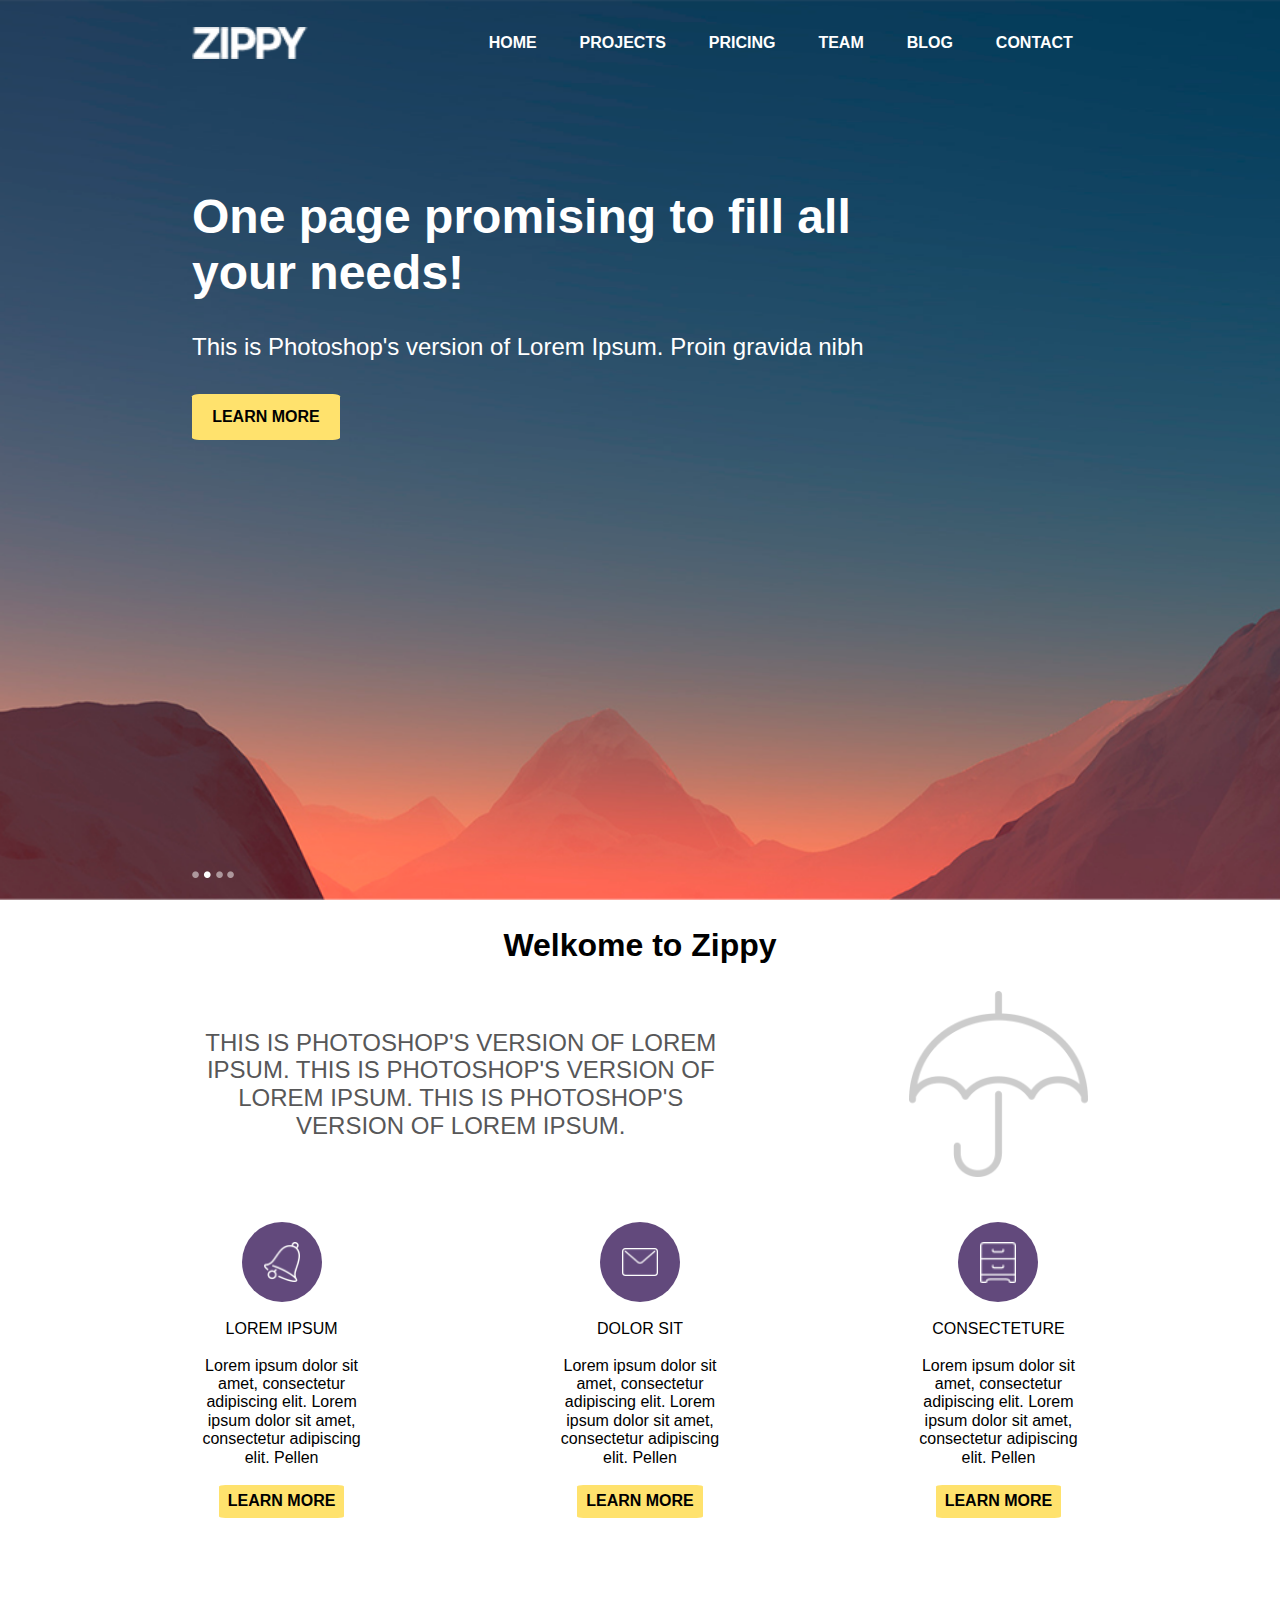
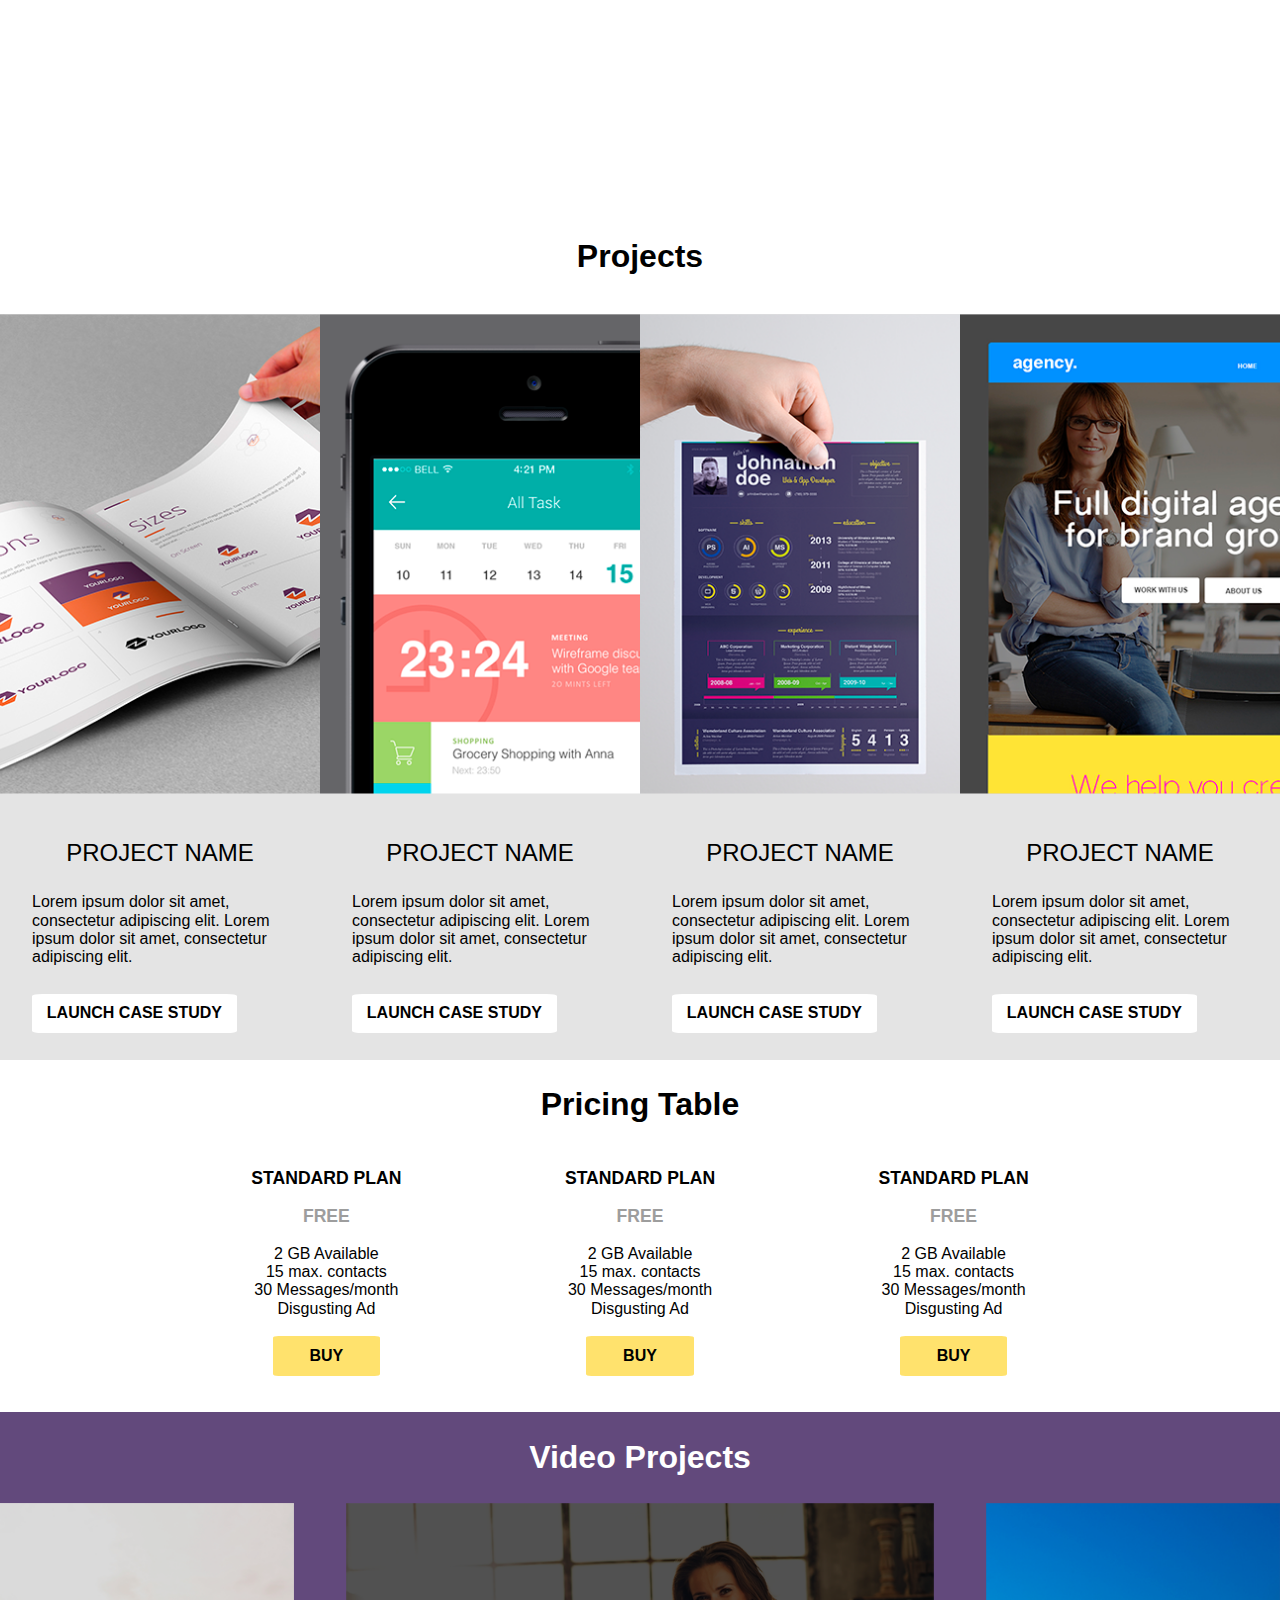
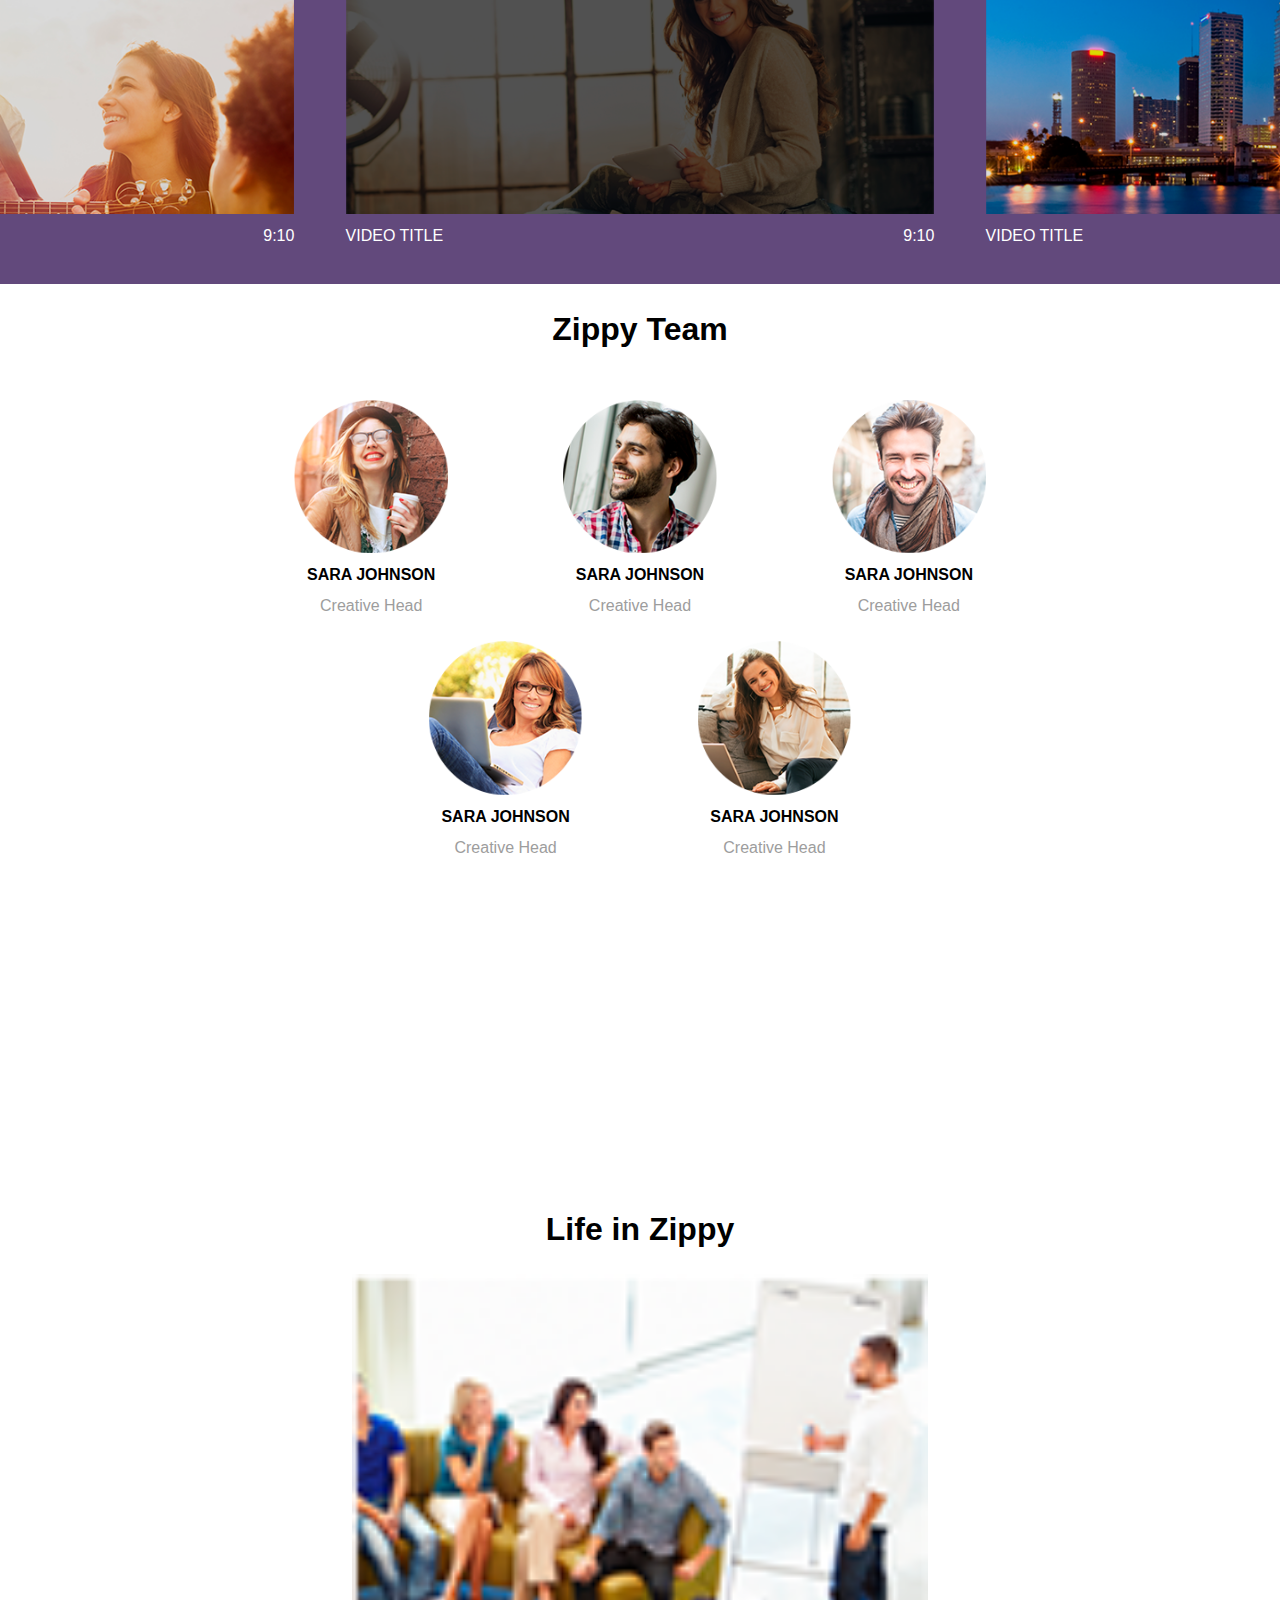
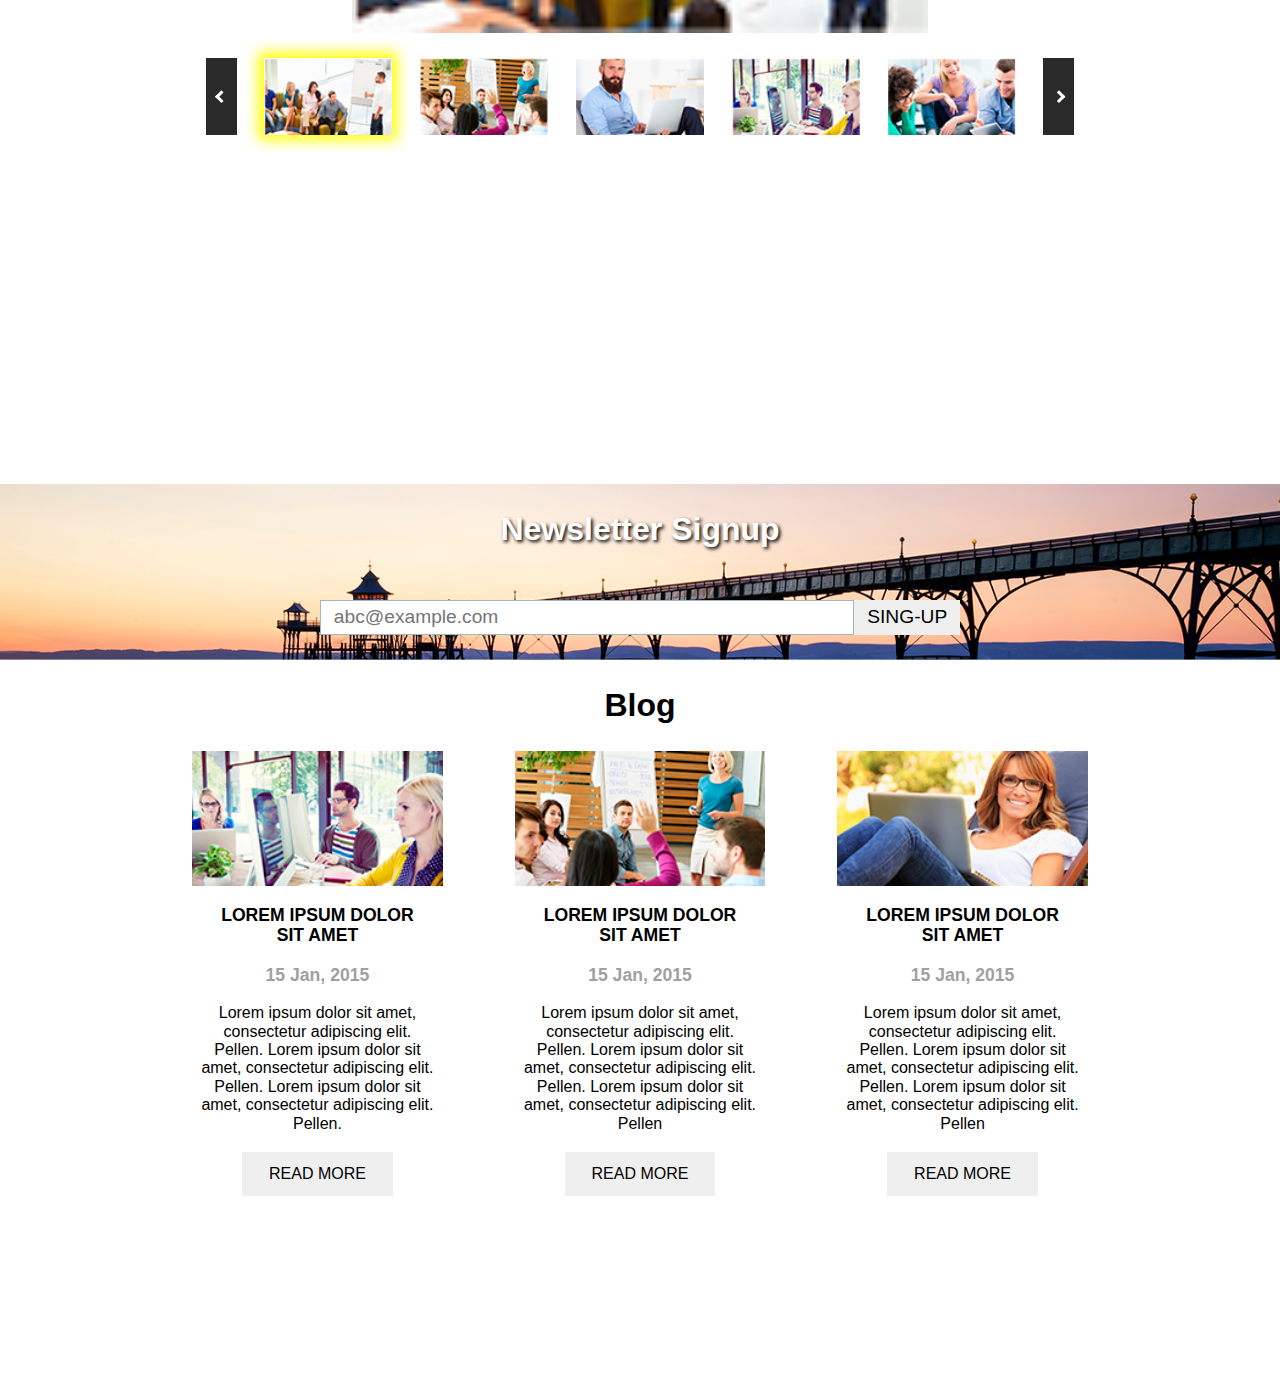
==== site/index.html @ f3def02b "Update index.html" ====
<!DOCTYPE html>
<html>
	<head>
		<link rel="stylesheet" type="text/css" href="normalize.css">
		<link rel="stylesheet" type="text/css" href="style.css">
		<title></title>
		<meta charset="UTF-8">
 		<meta name="viewport" content="width=device-width, initial-scale=1">
	</head>

	<body>
		<header>
			<div class="container">
				<div class="LogoAndNav">
					<img src="./img/zippy.png">
					<nav>
						<div class="nav"><a href="#">Home</a></div>
						<div class="nav"><a href="#">Projects</a></div>
						<div class="nav"><a href="#">PRICING</a></div>
						<div class="nav"><a href="#">team</a></div>
						<div class="nav"><a href="#">Blog</a></div>
						<div class="nav"><a href="#">Contact</a></div>
					</nav>
				</div>
				<div class="contentHeadline">
					<div class="headline">
						<h1>One page promising to  fill all your needs!</h1>
					</div>
					<div class="content">
						This is Photoshop's version  of Lorem Ipsum. Proin gravida nibh
					</div>
					<div class="buttons">
						<input type="button" name="LearnMore" class="LearnMore button" value="Learn More">
					</div>
				</div>
				<div class="points">
					<a href="#"><img src="./img/Circle 1.png"></a>
					<a href="#"><img src="./img/Circle 2.png"></a>
					<a href="#"><img src="./img/Circle 1.png"></a>
					<a href="#"><img src="./img/Circle 1.png"></a>
				</div>
			</div>
		</header>

		<div class="general">
			<div class="container">
				<h2>Welkome to Zippy</h2>
				<div class="Welkome">
					<div class="aboutUmbrella">
						<div class="about"><h3>This is Photoshop's version  of Lorem Ipsum. This is Photoshop's version  of Lorem Ipsum. This is Photoshop's version  of Lorem Ipsum.</h3></div>
						<img class="umbrella" src="./img/Umbrella Icon.png"></img>
					</div>
					<div class="fields">
						<div class="field-1 field">
							<div class="center">
								<img class="bell" src="./img/Bell Icon.png"></img>
							</div>
							<div class="fieldHeadline">LOREM IPSUM</div>
							<div>Lorem ipsum dolor sit amet, consectetur adipiscing elit. Lorem ipsum dolor sit amet, consectetur adipiscing elit. Pellen</div>
							<input type="button" name="learnAbout" value="Learn More" class="button extraStyle">
						</div>

						<div class="field-2 field">
							<div class="center">
								<img class="envelope" src="./img/Envelop Icon.png"></img>
							</div>
							<div class="fieldHeadline">dolor sit</div>
							<div>Lorem ipsum dolor sit amet, consectetur adipiscing elit. Lorem ipsum dolor sit amet, consectetur adipiscing elit. Pellen</div>
							<input type="button" name="learnAbout" value="Learn More" class="button extraStyle">
						</div>

						<div class="field-3 field">
							<div class="center">
								<img class="drawer" src="./img/Drawer Icon.png"></img>
							</div>
							<div class="fieldHeadline">consecteture</div>
							<div>Lorem ipsum dolor sit amet, consectetur adipiscing elit. Lorem ipsum dolor sit amet, consectetur adipiscing elit. Pellen</div>
							<input type="button" name="learnAbout" value="Learn More" class="button extraStyle">
						</div>
					</div>
				</div>
			</div>
		</div>

		<div class="general moreThanContainer">
			<div class="projects">
				<h2>Projects</h2>
				<div class="projectTables">
					<div class="project-1 project">
						<div class="img img-1"></div>
						<div class="contentProject">
							<h3>project name</h3>
							<p>Lorem ipsum dolor sit amet, consectetur adipiscing elit. Lorem ipsum dolor sit amet, consectetur adipiscing elit.</p>
							<input type="button" name="launchCaseStudy" value="launch Case Study" class="button extraStyle">
						</div>
					</div>
					<div class="project-2 project">
						<div class="img img-2"></div>
						<div class="contentProject">
							<h3>project name</h3>
							<p>Lorem ipsum dolor sit amet, consectetur adipiscing elit. Lorem ipsum dolor sit amet, consectetur adipiscing elit.</p>
							<input type="button" name="launchCaseStudy" value="launch Case Study" class="button extraStyle">							
						</div>
					</div>
					<div class="project-3 project">
						<div class="img img-3"></div>
						<div class="contentProject">
							<h3>project name</h3>
							<p>Lorem ipsum dolor sit amet, consectetur adipiscing elit. Lorem ipsum dolor sit amet, consectetur adipiscing elit.</p>
							<input type="button" name="launchCaseStudy" value="launch Case Study" class="button extraStyle">							
						</div>
					</div>
					<div class="project-4 project">
						<div class="img img-4"></div>
						<div class="contentProject">
							<h3>project name</h3>
							<p>Lorem ipsum dolor sit amet, consectetur adipiscing elit. Lorem ipsum dolor sit amet, consectetur adipiscing elit.</p>
							<input type="button" name="launchCaseStudy" value="launch Case Study" class="button extraStyle">							
						</div>
					</div>				
				</div>
			</div>
			<div class="pricing">
				<div class="container fixMargin">
					<h2>Pricing Table</h2>
					<div class="pricingTables">
						<div class="table-1 table">
							<h4>STANDARD PLAN</h4>
							<h4>Free</h4>
							<p>2 GB Available<br> 15 max. contacts<br> 30 Messages/month<br> Disgusting Ad</p>
							<input type="button" name="BUY" value="BUY" class="button extraStyle">						
						</div>
						<div class="table-2 table">
							<h4>STANDARD PLAN</h4>
							<h4>Free</h4>
							<p>2 GB Available<br> 15 max. contacts<br> 30 Messages/month<br> Disgusting Ad</p>
							<input type="button" name="BUY" value="BUY" class="button extraStyle">							
						</div>
						<div class="table-3 table">
							<h4>STANDARD PLAN</h4>
							<h4>Free</h4>
							<p>2 GB Available<br> 15 max. contacts<br> 30 Messages/month<br> Disgusting Ad</p>
							<input type="button" name="BUY" value="BUY" class="button extraStyle">							
						</div>
					</div>					
				</div>
			</div>
		</div>

		<div class="general pink">
			<div class="container">
				<h2>Video Projects</h2>
			</div>
			
			<div class="videos">
				<div class="video-1 video">
					<div class="test">
						<div class="preview"><a href="#"><img src="./img/PlayIcon1.png"></a></div>							
					</div>
					<div class="info">
						<div class="time">9:10</div>
					</div>
				</div>
				<div class="video-2 video">
					<div class="test">
						<div class="preview"><a href="#"><img src="./img/PlayIcon2.png"></a></div>							
					</div>
					<div class="info">
						<div class="VideoTitle">Video Title</div>
						<div class="time">9:10</div>
					</div>
				</div>
				<div class="video-3 video">
					<div class="test">
						<div class="preview"><a href="#"><img src="./img/PlayIcon3.png"></a></div>							
					</div>
					<div class="info">
						<div class="VideoTitle">Video Title</div>
					</div>
				</div>
			</div>

		</div>

		<div class="general">
			<div class="container">
				<h2>Zippy Team</h2>
				<div class="team">
					<div class="area">
						<div class="avatar1 avatar">
							<div class="shadow">
								<div class="row">
									<div class="facebook">
										<a href="#"><img src="./img/facebook.png"></a>
									</div>
									<a href="#"><img src="./img/twitter.png"></a>
									<a href="#"><img src="./img/google.png"></a>
								</div>
							</div>
						</div>
						<div class="name">Sara Johnson</div>
						<div class="position">Creative Head</div>
					</div>
					<div class="area">
						<div class="avatar2 avatar">
							<div class="shadow">
								<div class="row">
									<div class="facebook">
										<a href="#"><img src="./img/facebook.png"></a>
									</div>
									<a href="#"><img src="./img/twitter.png"></a>
									<a href="#"><img src="./img/google.png"></a>
								</div>
							</div>		
						</div>
						<div class="name">Sara Johnson</div>
						<div class="position">Creative Head</div>						
					</div>
					<div class="area">
						<div class="avatar3 avatar">
							<div class="shadow">
								<div class="row">
									<div class="facebook">
										<a href="#"><img src="./img/facebook.png"></a>
									</div>
									<a href="#"><img src="./img/twitter.png"></a>
									<a href="#"><img src="./img/google.png"></a>
								</div>
							</div>						
						</div>
						<div class="name">Sara Johnson</div>
						<div class="position">Creative Head</div>						
					</div>
					<div class="area">
						<div class="avatar4 avatar">
							<div class="shadow">
								<div class="row">
									<div class="facebook">
										<a href="#"><img src="./img/facebook.png"></a>
									</div>
									<a href="#"><img src="./img/twitter.png"></a>
									<a href="#"><img src="./img/google.png"></a>
								</div>
							</div>						
						</div>
						<div class="name">Sara Johnson</div>
						<div class="position">Creative Head</div>						
					</div>
					<div class="area">
						<div class="avatar5 avatar">
							<div class="shadow">
								<div class="row">
									<div class="facebook">
										<a href="#"><img src="./img/facebook.png"></a>
									</div>
									<a href="#"><img src="./img/twitter.png"></a>
									<a href="#"><img src="./img/google.png"></a>
								</div>
							</div>				
						</div>
						<div class="name">Sara Johnson</div>
						<div class="position">Creative Head</div>						
					</div>
				</div>
			</div>
		</div>

		<div class="general">
			<div class="container">
				<h2>Life in Zippy</h2>
				<div class="gallery">
					<div class="slider">
						<input type="radio" name="toggle" id="but-1" checked>
						<input type="radio" name="toggle" id="but-2">
						<input type="radio" name="toggle" id="but-3">
						<input type="radio" name="toggle" id="but-4">
						<input type="radio" name="toggle" id="but-5">
						<div class="slides">
							<img src="./img/galleryImage1.png" class="firstPhoto">
							<img src="./img/galleryImage2.png" class="secondPhoto">
							<img src="./img/galleryImage3.png" class="thirdPhoto">
							<img src="./img/galleryImage4.png" class="forthPhoto">
							<img src="./img/galleryImage5.png" class="fifthPhoto">
						</div>						
						<div class="sliders-controls">
							<a href="#"class="arrowRight"></a>
							<label for="but-1"></label>
							<label for="but-2"></label>
							<label for="but-3"></label>
							<label for="but-4"></label>
							<label for="but-5"></label>
							<a href="#" class="arrowLeft"></a>
						</div>							
					</div>
				</div>
			</div>
		</div>

		<div class="general fullHeight">
			<div class="signup">
				<div class="container">
					<h2>Newsletter Signup</h2>
					<form>
						<input type="e-mail" name="e-mail" required placeholder="abc@example.com"> 
						<input type="submit" value="sing-up">
					</form>
				</div>
			</div>
			<div class="container">
				<div class="blog">
					<h2>Blog</h2>
					<div class="articles">
						<div class="article">
							<img src="./img/article1.png">
							<h4>LOREM IPSUM dolor  <br> sit amet</h4>
							<h4 class="gray">15 jan, 2015</h4>
							<p>Lorem ipsum dolor sit amet, consectetur adipiscing elit. Pellen. Lorem ipsum dolor sit amet, consectetur adipiscing elit. Pellen. Lorem ipsum dolor sit amet, consectetur adipiscing elit. Pellen.</p>
							<button>read more</button>
						</div>
						<div class="article">
							<img src="./img/article2.png">
							<h4>LOREM IPSUM dolor <br> sit amet</h4>
							<h4 class="gray">15 jan, 2015</h4>
							<p>Lorem ipsum dolor sit amet, consectetur adipiscing elit. Pellen. Lorem ipsum dolor sit amet, consectetur adipiscing elit. Pellen. Lorem ipsum dolor sit amet, consectetur adipiscing elit. Pellen</p>
							<button>read more</button>							
						</div>
						<div class="article">
							<img src="./img/article3.png">
							<h4>LOREM IPSUM dolor <br> sit amet</h4>
							<h4 class="gray">15 jan, 2015</h4>
							<p>Lorem ipsum dolor sit amet, consectetur adipiscing elit. Pellen. Lorem ipsum dolor sit amet, consectetur adipiscing elit. Pellen. Lorem ipsum dolor sit amet, consectetur adipiscing elit. Pellen</p>
							<button>read more</button>						
						</div>
					</div>	
				</div>
			</div>
		</div>
	</body>
</html>
---- site/style.css ----
* {
	margin: 0;
	padding: 0;
}

body {
	font-size: 16px;
	font-family: Arial, sans-serif;
}

header {
	display: flex;
	justify-content: center;
	background: url(./img/Image.png) no-repeat center top / cover;
	color: white;
}

.container {
	width: 70%;
	display: flex;
	flex-direction: column;
}

.LogoAndNav {
	margin-top: 3%;
	align-items: center;
	display: flex;
}

.LogoAndNav img {
	margin-right: 5%;
	width: 13%;
	height: auto;
}

nav {
	max-width: 80%;
	width: 70%;
	margin-left: auto;
	display: flex;
	flex-wrap: wrap;
	justify-content: space-around;
}

nav div {
	margin-left: 1vw;
	text-transform: uppercase;
	font-weight: bold;
}

nav a {
	color: white;
	text-decoration: none;
}

nav a:hover {
	color: #dec96b; 
}

.contentHeadline {
	margin-top: 11%;
	width: 75%;
}

h1 {
	font-size: 3em;
}

.content {
	margin-top: 5%;
	font-size: 1.5em;
}

.buttons {
	margin-top: 5%;
}

.LearnMore {
	padding: 2% 3% 2% 3%;
}

.button {
	font-size: 1em;
	background: #ffe26d;
	border-radius: 5%;
	border: none;
	text-transform: uppercase;
	font-weight: bold;
	cursor: pointer;
}

.extraStyle {
	padding: 4% 5% 4% 5%;
	white-space: normal; 
}	

.button:hover {
	background: #62497c;
	color: white;
}

input:active, input:focus {
  	outline: none !important; 
}

input::-moz-focus-inner {
  	border: 0 !important;
}

.points {
	padding-top: 2%;
	margin-top: auto;
	margin-bottom: 2%;
}

.general {
	display: flex;
	justify-content: center;
}

.generalBottom {
	padding-bottom: 2vw;
}

h2 {
	margin-bottom: 3%;
	font-size: 2em;
	margin-top: 3%;
	text-align: center;
}

.about {
	width: 60%;
	display: flex;
	align-items: center;
	color: #575758;
}

h3 {
	text-align: center;
	font-size: 1.5em;
	text-transform: uppercase;
	font-weight: normal;	
}

.aboutUmbrella {
	display: flex;
	align-items: center;
	margin-bottom: 3vh;
}

.umbrella {
	margin-left: auto;
	width: 20%;
	height: auto;
}

.fields {
	display: flex;
	justify-content: space-between;
}

.field {
	align-items: center;
	display: flex;
	flex-direction: column;
}

.center img {
	width: 45%;
}

.center {
	margin-top: 10%;
	margin-bottom: 2vh;
	width: 80px;
	height: 80px;
	align-items: center;
	justify-content: center;
	background-color: #62497c;
	display: flex;
	border-radius: 50%;
}

.fieldHeadline {
	margin-bottom: 2vh;
	text-transform: uppercase;
}

.field {
	width: 20%;
}

.field div:last-of-type {
	margin-top: auto;
	text-align: center;
	margin-bottom: 2vh;
}

.field input {
	margin-bottom: 2vh;
}

.moreThanContainer {
	display: flex;
	flex-direction: column;
}

.projectTables {
	display: flex;
}

.project {
	max-width: 25%;
	background: #e4e4e4;
}

.img {
	padding-top: 150%;
}

.img-1 {
	background: url(./img/Project1.png) no-repeat center top / cover;
}

.img-2 {
	background: url(./img/Project2.png) no-repeat center top / cover;
}

.img-3 {
	background: url(./img/Project3.png) no-repeat center top / cover;
}

.img-4 {
	background: url(./img/Project4.png) no-repeat center top / cover;
}

.contentProject {
	margin-right: auto;
	margin-left: auto;
	width: 80%;
	flex-direction: column;
	display: flex;
	margin-top: 5vh;
}

.contentProject p {
	margin-top: 3vh;
	margin-bottom: 3vh;
}

.text {
	padding-right: 10%;
}

.contentProject input {
	background: white;
	width: 80%;
	margin-bottom: 3vh;
	white-space: normal; 
	height: auto;
}

.project:hover  {
	background: #ffe26d;
}

.project:hover  input{
	background: #62497c;
	color: white;
}

.pricingTables {
	display: flex;
}

.pricing {
	padding-bottom: 4vh;
}
.table {
	width: 30%;
	display: flex;
	flex-direction: column;
	align-items: center;
}

.fixMargin {
	margin-right: auto;
	margin-left: auto;
}

h4 {
	text-align: center;
	font-size: 1.1em;
	text-transform: uppercase;
}

.table h4:last-of-type {
	color: #9d9d9d;
}

.table > * {
	margin-top: 2vh;
}

.table p {
	text-align: center;
}

.table-2 {
	margin-left: auto;	
} 

.table-3 {
	margin-left: auto;
}

.table input {
	width: 40%;
	padding: 4% 5% 4% 5%;
}

.pricing .container {
	height: auto;
}

.pink {
	background: #62497c;
	color: white;
	flex-direction: column;
	align-items: center;
}

.pink .container {
	height: 20%;
}

.videos {
	justify-content: space-between;
	display: flex;
	width: 100%;
	padding-bottom: 3%;
}

.video {
	width: 23%;
}

.video-2 {
	width: 46%;
}

.preview img {
	width: auto;
	height: calc(100vw / 10);
}

.preview {
	display: flex;
	padding-top: 7vw;
	padding-bottom: 7vw;
}

.video-2 .preview {
	justify-content: center;
}

.video-3 .preview {
	justify-content: flex-end;
}

.preview img {
	visibility: hidden;
}

.test:hover img {
	visibility: visible;
}

.test:hover .preview {
	background: rgba(0, 0, 0, .5);
}

.video-1 .test {
	background: url(./img/VideoImage1.png) no-repeat center top / cover;
}

.video-2 .test {
	background: url(./img/VideoImage2.png) no-repeat center top / cover;
}

.video-3 .test {
	background: url(./img/VideoImage3.png) no-repeat center top / cover;
}

.info {
	text-transform: uppercase;
	margin-top: 1vw;
	display: flex;
}

.info .time {
	margin-left: auto;
}

.team {
	display: flex;
	justify-content: safe center;
	flex-wrap: wrap
}

.area {
	padding-top: 1vw;
	display: flex;
	flex-direction: column;
	width: 30%;
	align-items: center;
}

.area .avatar,
.area .name,
.area .position {
	margin-top: 1vw;
}

.avatar1 {
	background: url(./img/team1.png) no-repeat center top / cover;
}

.avatar2 {
	background: url(./img/team2.png) no-repeat center top / cover;
}

.avatar3 {
	background: url(./img/team3.png) no-repeat center top / cover;
}

.avatar4 {
	background: url(./img/team4.png) no-repeat center top / cover;
}

.avatar5 {
	background: url(./img/team5.png) no-repeat center top / cover;
}

.avatar {
	width: 12vw;
	height: 12vw;
}

.shadow {
	display: none;
}

.avatar:hover .shadow {
	cursor: pointer;
	border-radius: 50%;
	background: rgba(107, 88, 130, .7);
	width: 100%;
	height: 100%;
	align-items: center;
	display: flex;
}

.shadow a:hover img {
	filter: hue-rotate(180deg) saturate(200%);
}

.row {
	justify-content: space-around;
	display: flex;
	width: 100%;
	max-height: 25%;
}

.row a {
	justify-content: center;
	width: 25%;
	display: flex;
}

.facebook {
	display: flex;
	width: 25%;
	justify-content: center;
}

.facebook a {
	width: 40%;
}

.row a img {
	max-width: 100%;
	max-height: 100%;
}

.area .name {
	text-transform: uppercase;
	font-weight: bold;
}

.area .position {
	color: #9d9d9d;
}

.slider {
	padding-bottom: 3vw;
}

.slider input {
	display: none;
}

.slides {
	justify-content: center;
	display: flex;
}

.sliders-controls {
	margin-top: 2vw;
	display: flex;
	justify-content: space-around;
}


label[for="but-1"] {
	background-image: url(img/galleryImage1.png);
}

label[for="but-2"] {
	background-image: url(img/galleryImage2.png);
}

label[for="but-3"] {
	background-image: url(img/galleryImage3.png);
}

label[for="but-4"] {
	background-image: url(img/galleryImage4.png);
}

label[for="but-5"] {
	background-image: url(img/galleryImage5.png);
}

.sliders-controls label {
	display: inline-block;
	box-sizing: border-box;
	width: 10vw;
	height: 6vw;
	cursor: pointer;
	background-size: cover; 
}

.slider img {
	display: none;
}

#but-1:checked ~ .sliders-controls label[for="but-1"],
#but-2:checked ~ .sliders-controls label[for="but-2"],
#but-3:checked ~ .sliders-controls label[for="but-3"],
#but-4:checked ~ .sliders-controls label[for="but-4"],
#but-5:checked ~ .sliders-controls label[for="but-5"] {
	box-shadow: 0 0 1vw 0.5vw rgba(255, 255, 5, 1);
}

#but-1:checked ~ .slides .firstPhoto,
#but-2:checked ~ .slides .secondPhoto,
#but-3:checked ~ .slides .thirdPhoto,
#but-4:checked ~ .slides .forthPhoto,
#but-5:checked ~ .slides .fifthPhoto {
	display: flex;
	height: 28vw;
}

.sliders-controls a {
	justify-content: center;
	align-items: center;
	display: flex;
	width: 2.4vw;
	background: #2a2a2a;
}

.sliders-controls a::after {
	color: white;
	content: "";
	width: 0.5vw;
	height: 0.5vw;
	border-style: white transparent transparent white;
	border-width: 0.3vw 0 0 0.3vw;
	border-style: solid;
	transform: rotate(-45deg);
}

.sliders-controls .arrowLeft::after {
	transform: rotate(135deg);
}

.sliders-controls a:hover {
	background: #62497c;
}

* {
	transition-delay: 0.1s;
}

.fullHeight {
	flex-direction: column;
	align-items: center;
}

.fullHeight .signup {
	width: 100%;
	background-size: cover;
	display: flex;
	justify-content: center;
	align-items: center;
	background-image: url(img/Newsletter.png);
	background-position: 0 bottom;
	color: white;
	margin-bottom: auto;
	text-shadow: 0.15vw 0.15vw 0.3vw black;
}


.signup .container {
	height: auto;
}

.signup input[name="e-mail"] {
	border: solid 1px #a1b5c4;;
	box-sizing: border-box;
	flex-grow: 1;
	flex-shrink: 2;
	padding-left: 1vw;
	padding-right: 1vw;
}

.signup input[name="e-mail"]:focus {
	border: 1px solid rgb(0, 174, 255);
}

.signup input[name="e-mail"]:hover {
	box-shadow: 0 0 6px rgba(0, 174, 255, .6);
}

.signup input[value="sing-up"] {
	text-transform: uppercase;
	padding: 0.5vw 1vw 0.5vw 1vw;
	border: none;
}

input[type="submit"], 
button {
	cursor: pointer;
}

.signup input {
	font-size: 1.2em;
}

.signup input[value="sing-up"]:hover {
	background: #62497c;
	color: white;
}

.articles {
	display: flex;
	justify-content: space-between;
}

.article {
	width: 28%;
	display: flex;
	flex-direction: column;
}

.article img {
	width: 100%;
}

.article *:not(button) {
	margin-bottom: 1.5vw;
}

.article button {
	margin-top: auto;
	text-transform: uppercase;
	box-sizing: border-box;
	padding: 1vw 1.5vw 1vw 1.5vw;
	border: none;
	outline: none;
	margin-right: 20%;
	margin-left: 20%;
}

.article button:hover {
	background: #ffe26d;
}

form {
	box-sizing: border-box;
	margin: 2vw 0 2vw 0;
	display: flex;
	padding: 0 10vw 0 10vw;
}

.article p {
	text-align: center;
	margin-left: 3%;
	margin-right: 3%;
}

.gray {
	text-transform: capitalize;
	color: #a0a0a0;
}

@media screen and (max-width: 700px){
    .container {
  		width: 80%;
    }
    body {
    	font-size: 12px;
    }
    .center {
    	width: 60px;
    	height: 60px;
    }
    .umbrella {
		width: 30%;
	}
}

@media screen and (max-width: 500px){
	.container {
  		width: 95%;
    }
	.field {
		width: 30%;
	}
}

@media screen and (max-width: 400px){
	body {
    	font-size: 10px;
    }
}

@media screen and (min-width: 700px){
    .container {
        height: 100vh;
    }
    .fullHeight {
    	height: 100vh;
    }
}
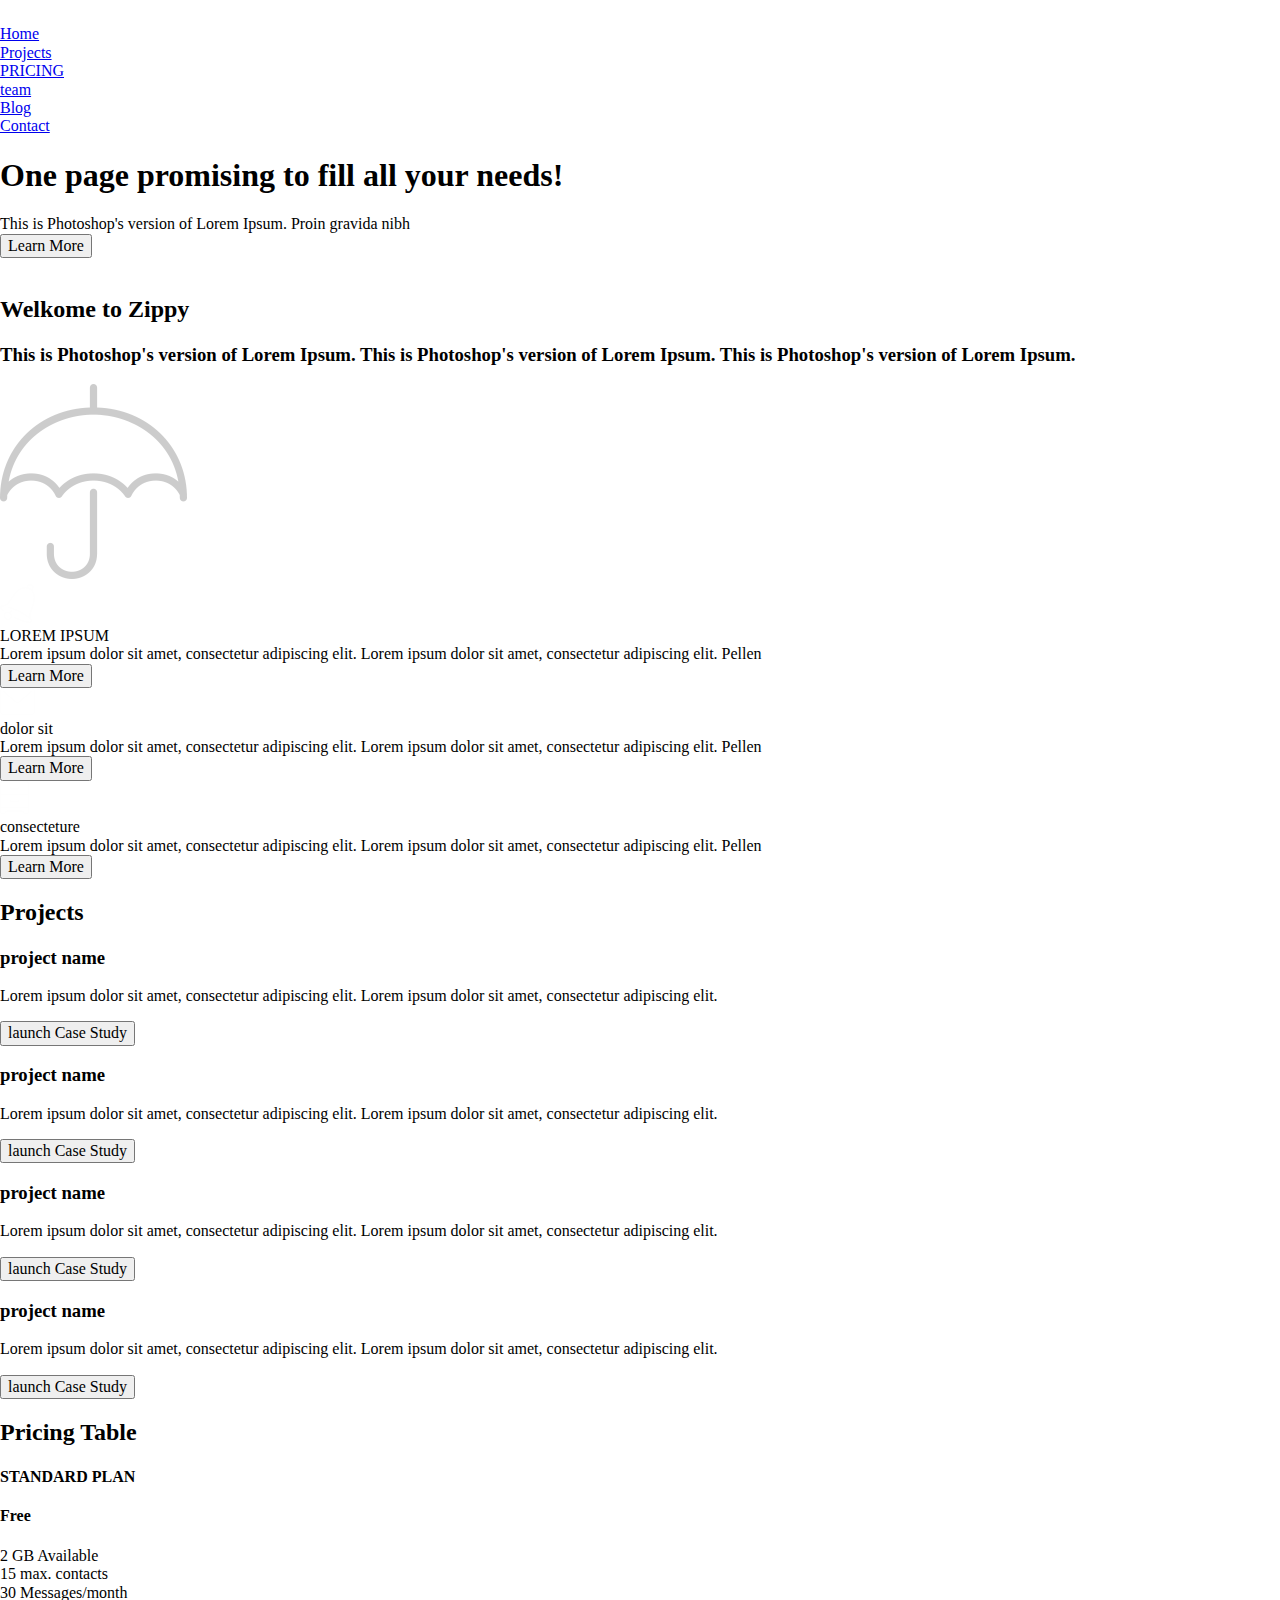
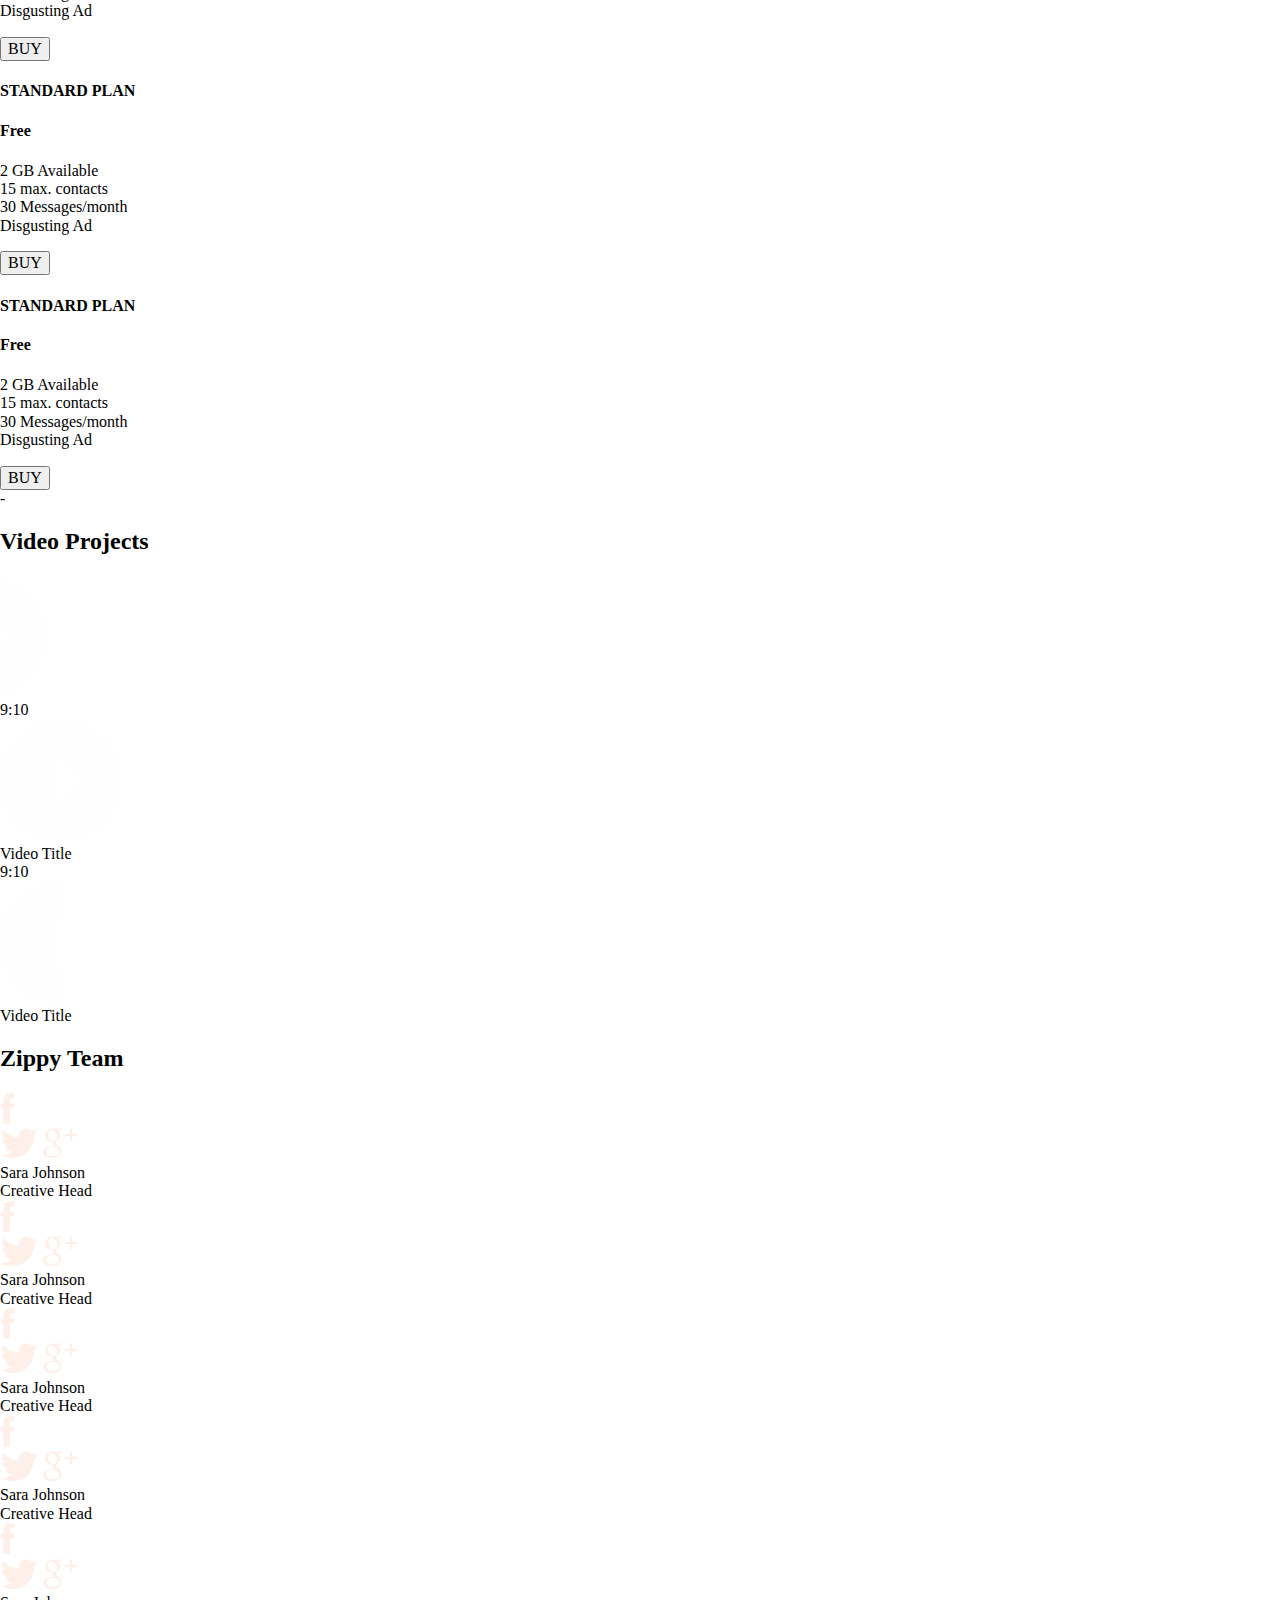
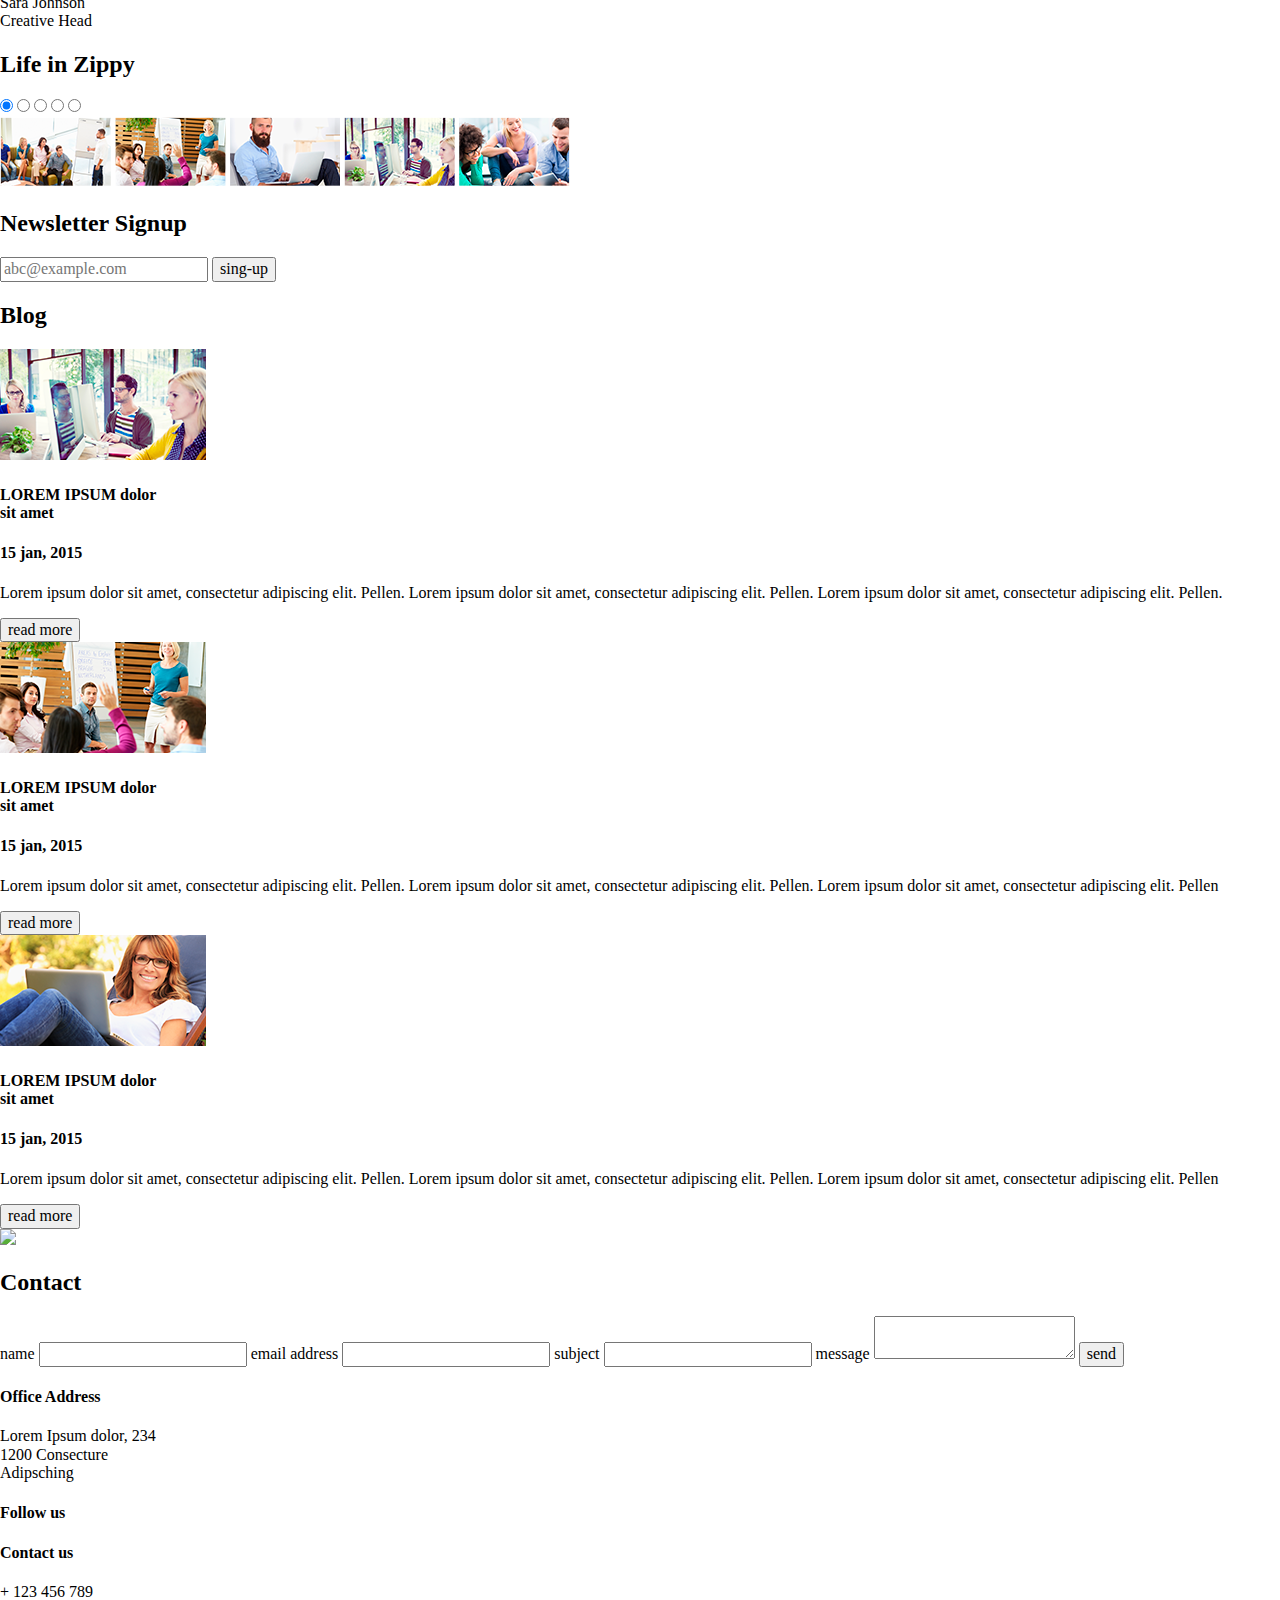
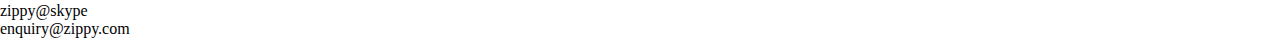
==== commit a75cf6f3: "Update index.html" ====
--- a/site/index.html
+++ b/site/index.html
@@ -2,7 +2,7 @@
 <html>
 	<head>
 		<link rel="stylesheet" type="text/css" href="normalize.css">
-		<link rel="stylesheet" type="text/css" href="style.css">
+		<link rel="stylesheet" type="text/css" href="style2.css">
 		<title></title>
 		<meta charset="UTF-8">
  		<meta name="viewport" content="width=device-width, initial-scale=1">
@@ -143,7 +143,7 @@
 							<input type="button" name="BUY" value="BUY" class="button extraStyle">							
 						</div>
 					</div>					
-				</div>
+				</div>-
 			</div>
 		</div>
 
@@ -179,10 +179,9 @@
 					</div>
 				</div>
 			</div>
-
-		</div>
-
-		<div class="general">
+		</div>
+
+		<div class="general generalBottom">
 			<div class="container">
 				<h2>Zippy Team</h2>
 				<div class="team">
@@ -264,7 +263,7 @@
 				</div>
 			</div>
 		</div>
-
+		
 		<div class="general">
 			<div class="container">
 				<h2>Life in Zippy</h2>
@@ -300,7 +299,7 @@
 			<div class="signup">
 				<div class="container">
 					<h2>Newsletter Signup</h2>
-					<form>
+					<form class="signupForm">
 						<input type="e-mail" name="e-mail" required placeholder="abc@example.com"> 
 						<input type="submit" value="sing-up">
 					</form>
@@ -335,5 +334,58 @@
 				</div>
 			</div>
 		</div>
+
+		<div class="contact">
+			<img src="./img/map.png">
+			<div class="formField">
+			</div>
+		 	<form class="feedBack">
+		 		<h2>Contact</h2>
+		 		<label>name</label>
+		 		<input type="text" name="username">
+		 		<label>email address</label>
+		 		<input type="text" name="username">
+		 		<label>subject</label>
+		 		<input type="text" name="username">		 		
+		 		<label>message</label>
+				<textarea></textarea>
+		 		<input type="submit" name="send" value="send">					
+			</form>
+
+		</div>
+		
+		<footer>
+			<div class="container">
+				<div class="attributes">
+					<div class="officeAddres">
+						<h4>Office Address</h4>
+						<p><span>Lorem Ipsum dolor, 234 <br> 
+							1200 Consecture <br>
+							Adipsching</span></p>
+					</div>
+					<div class="follow">
+						<h4>Follow us</h4>
+						<div>
+							<div class="icons">
+								<a href="#" class="behanceIcon"></a>
+								<a href="#" class="twitterIcon"></a>
+								<a href="#" class="linkediinIcon"></a>
+							</div>
+							<div class="icons">
+								<a href="#" class="facebookIcon"></a>
+								<a href="#" class="googleIcon"></a>
+								<a href="#" class="tumblrIcon"></a>
+							</div>
+						</div>
+					</div>
+					<div class="contactUs">
+						<h4>Contact us</h4>
+						<p><span>+ 123 456 789<br> 
+							zippy@skype<br> 
+							enquiry@zippy.com </span></p>
+					</div>
+				</div>
+			</div>	
+		</footer>
 	</body>
 </html>
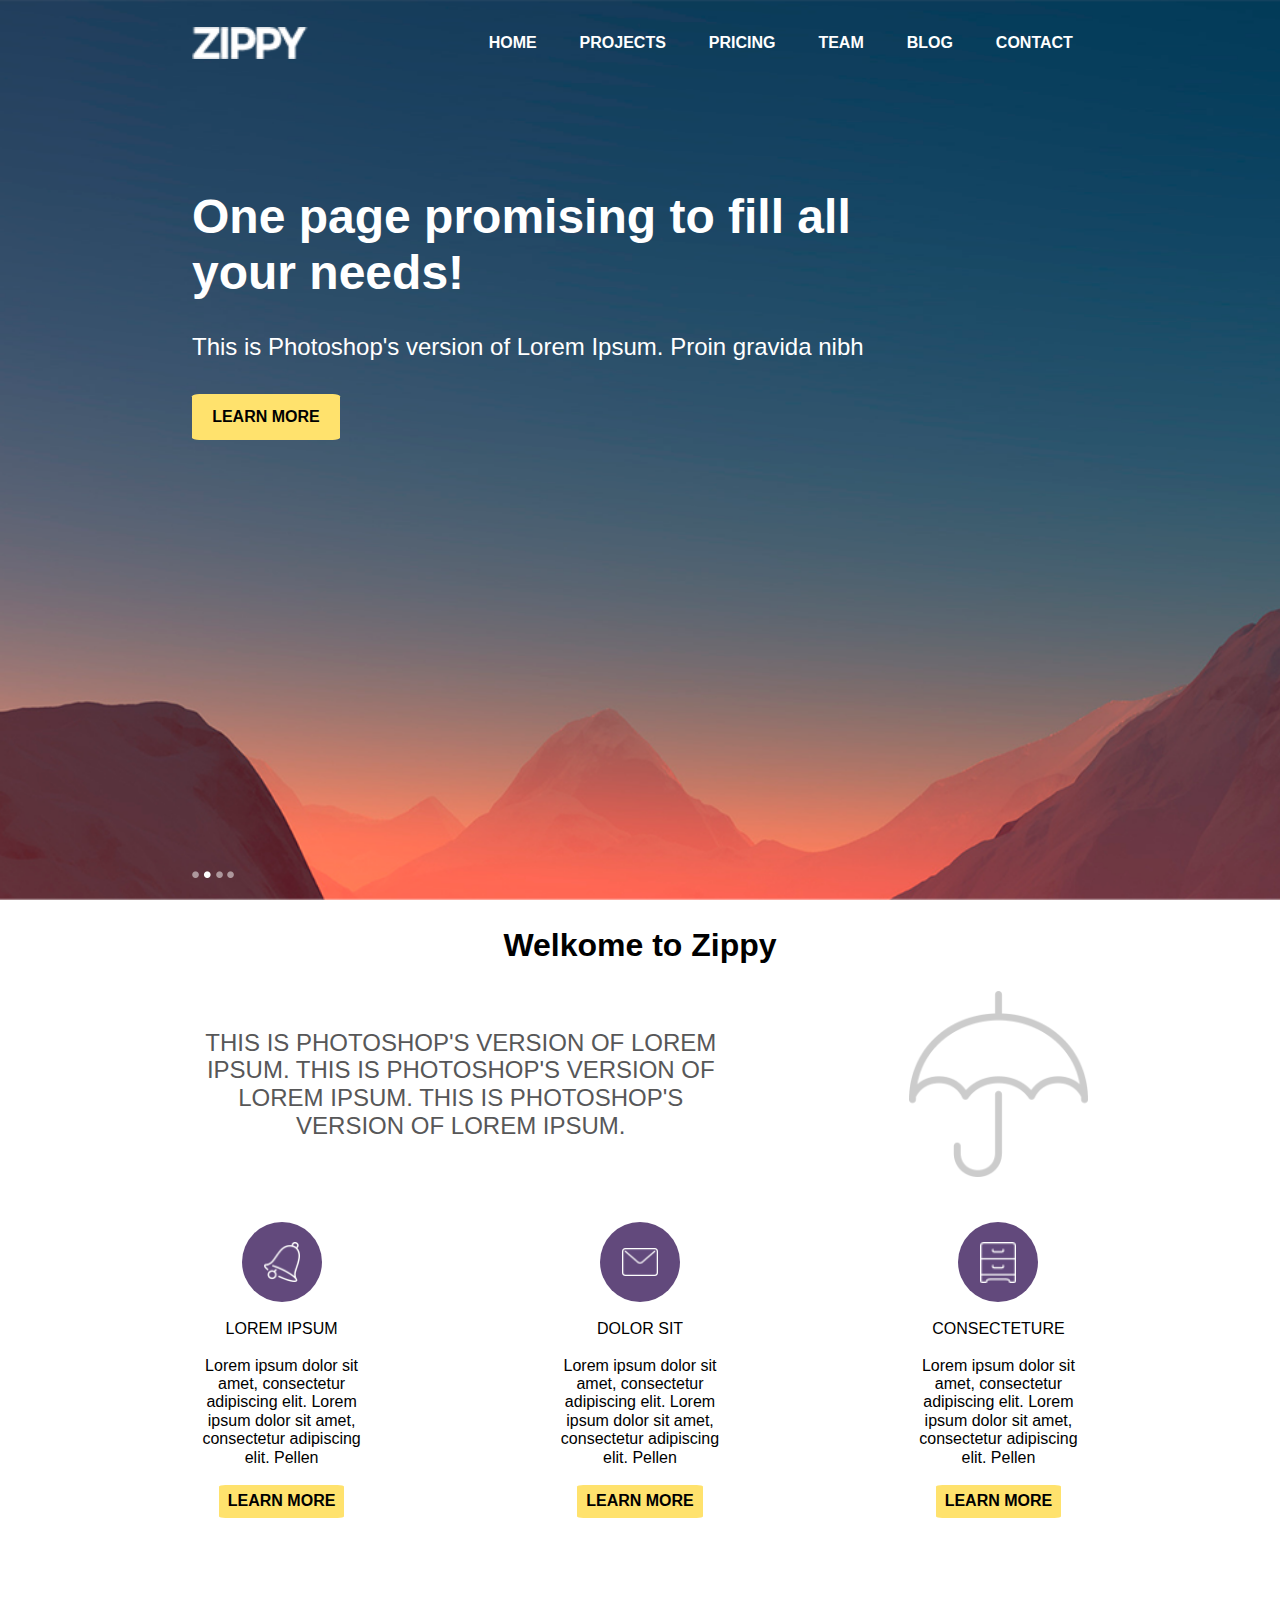
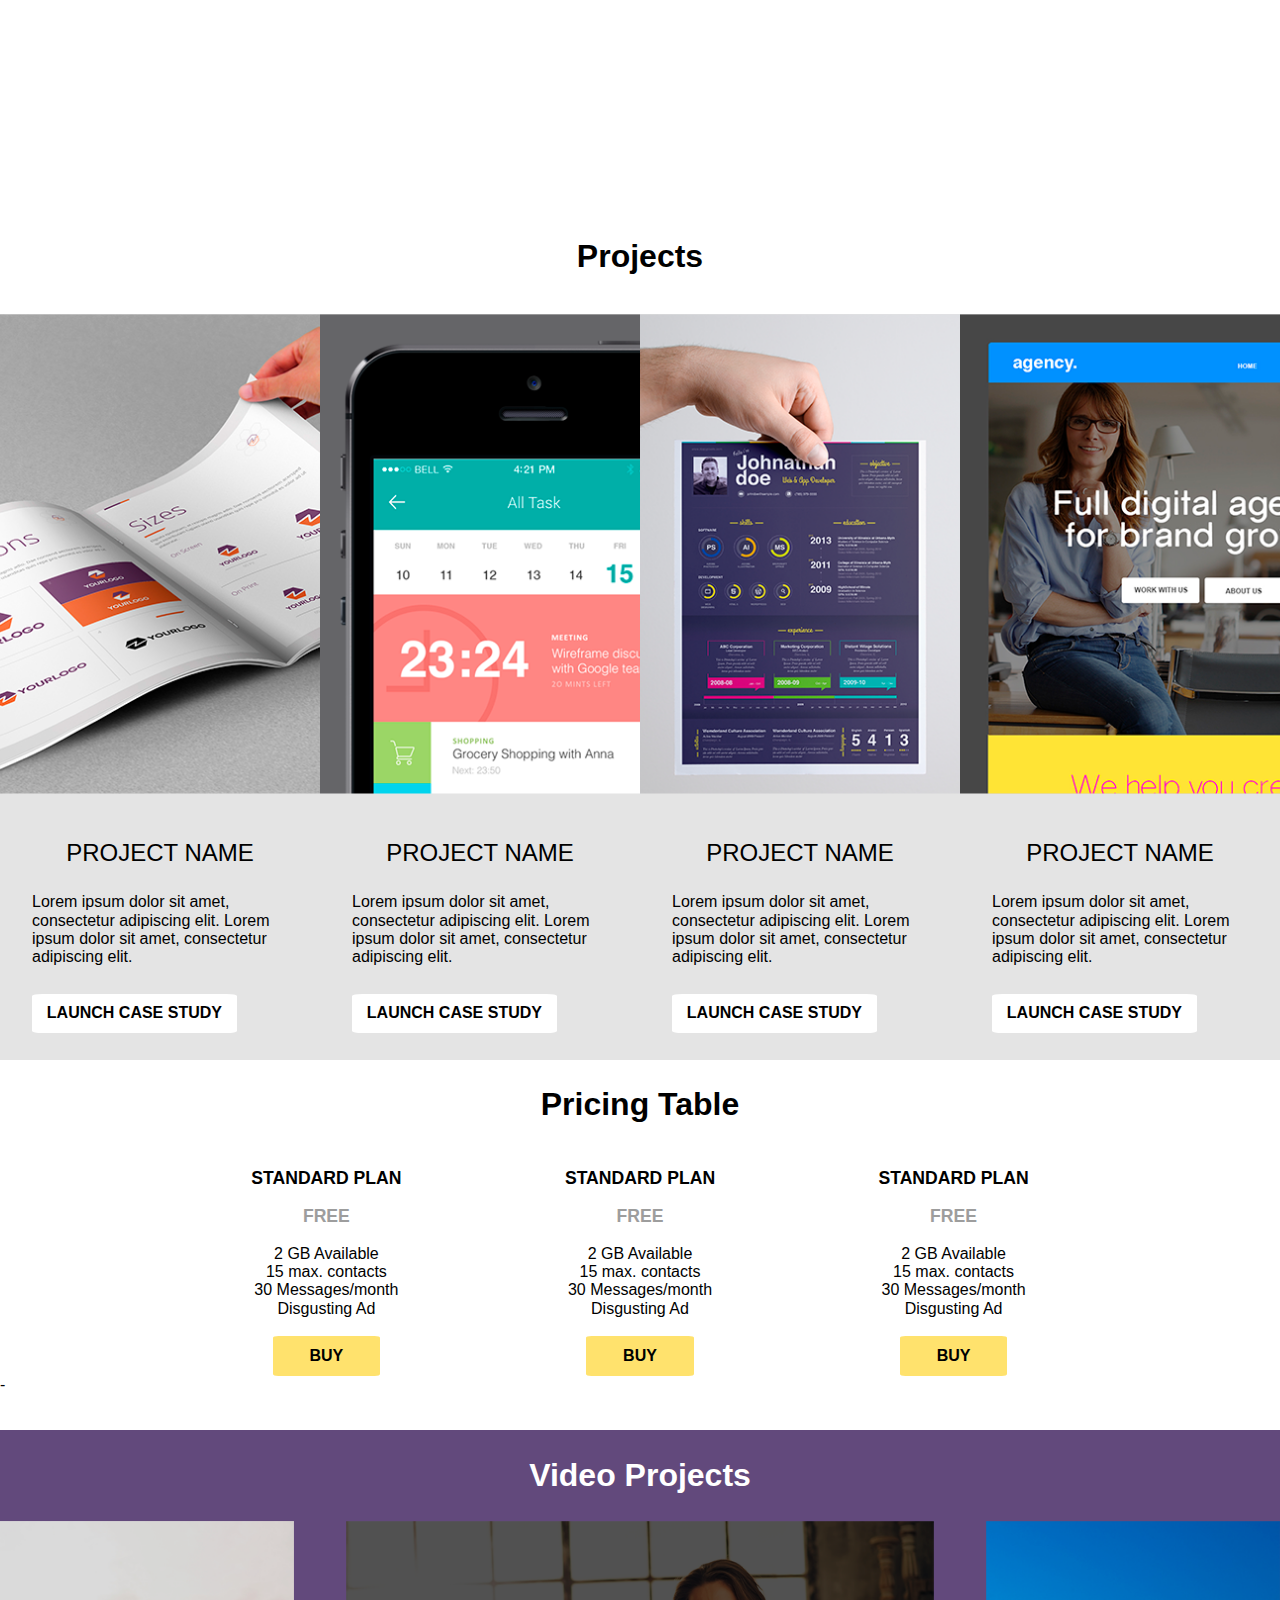
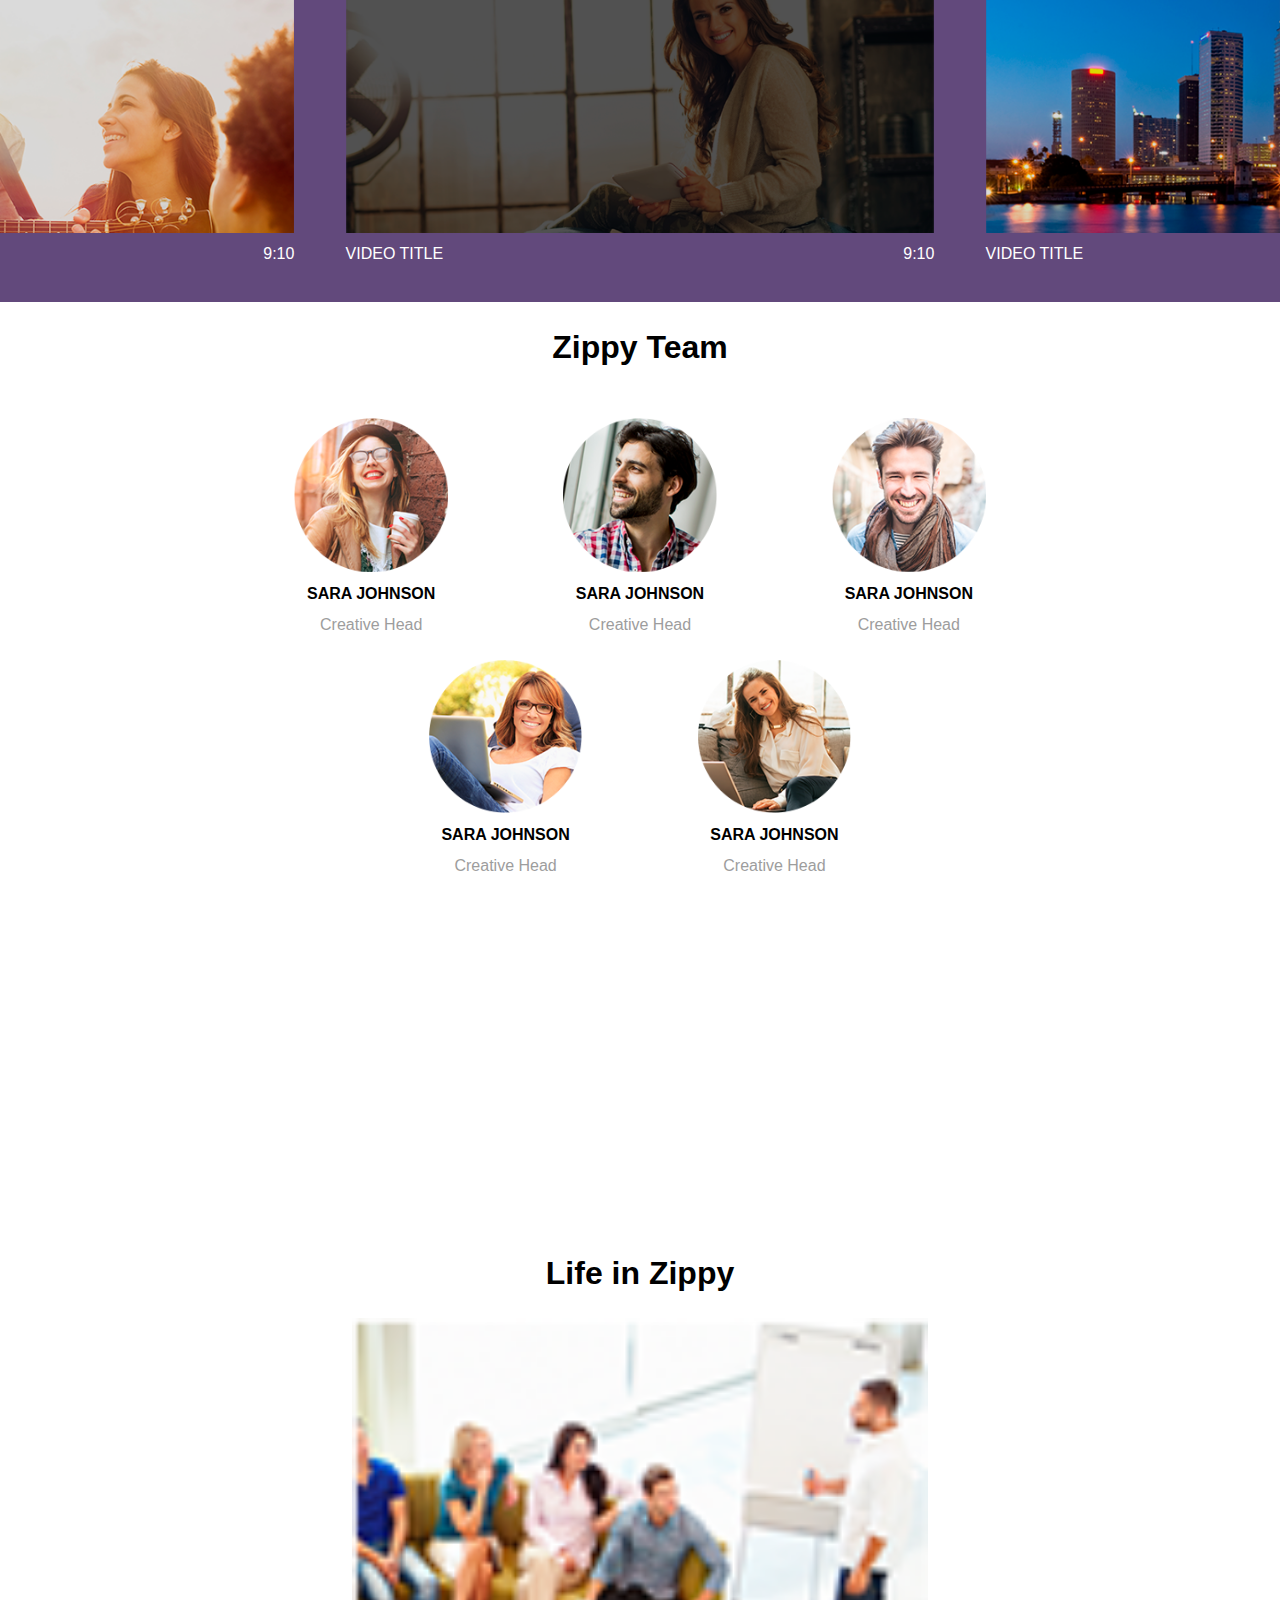
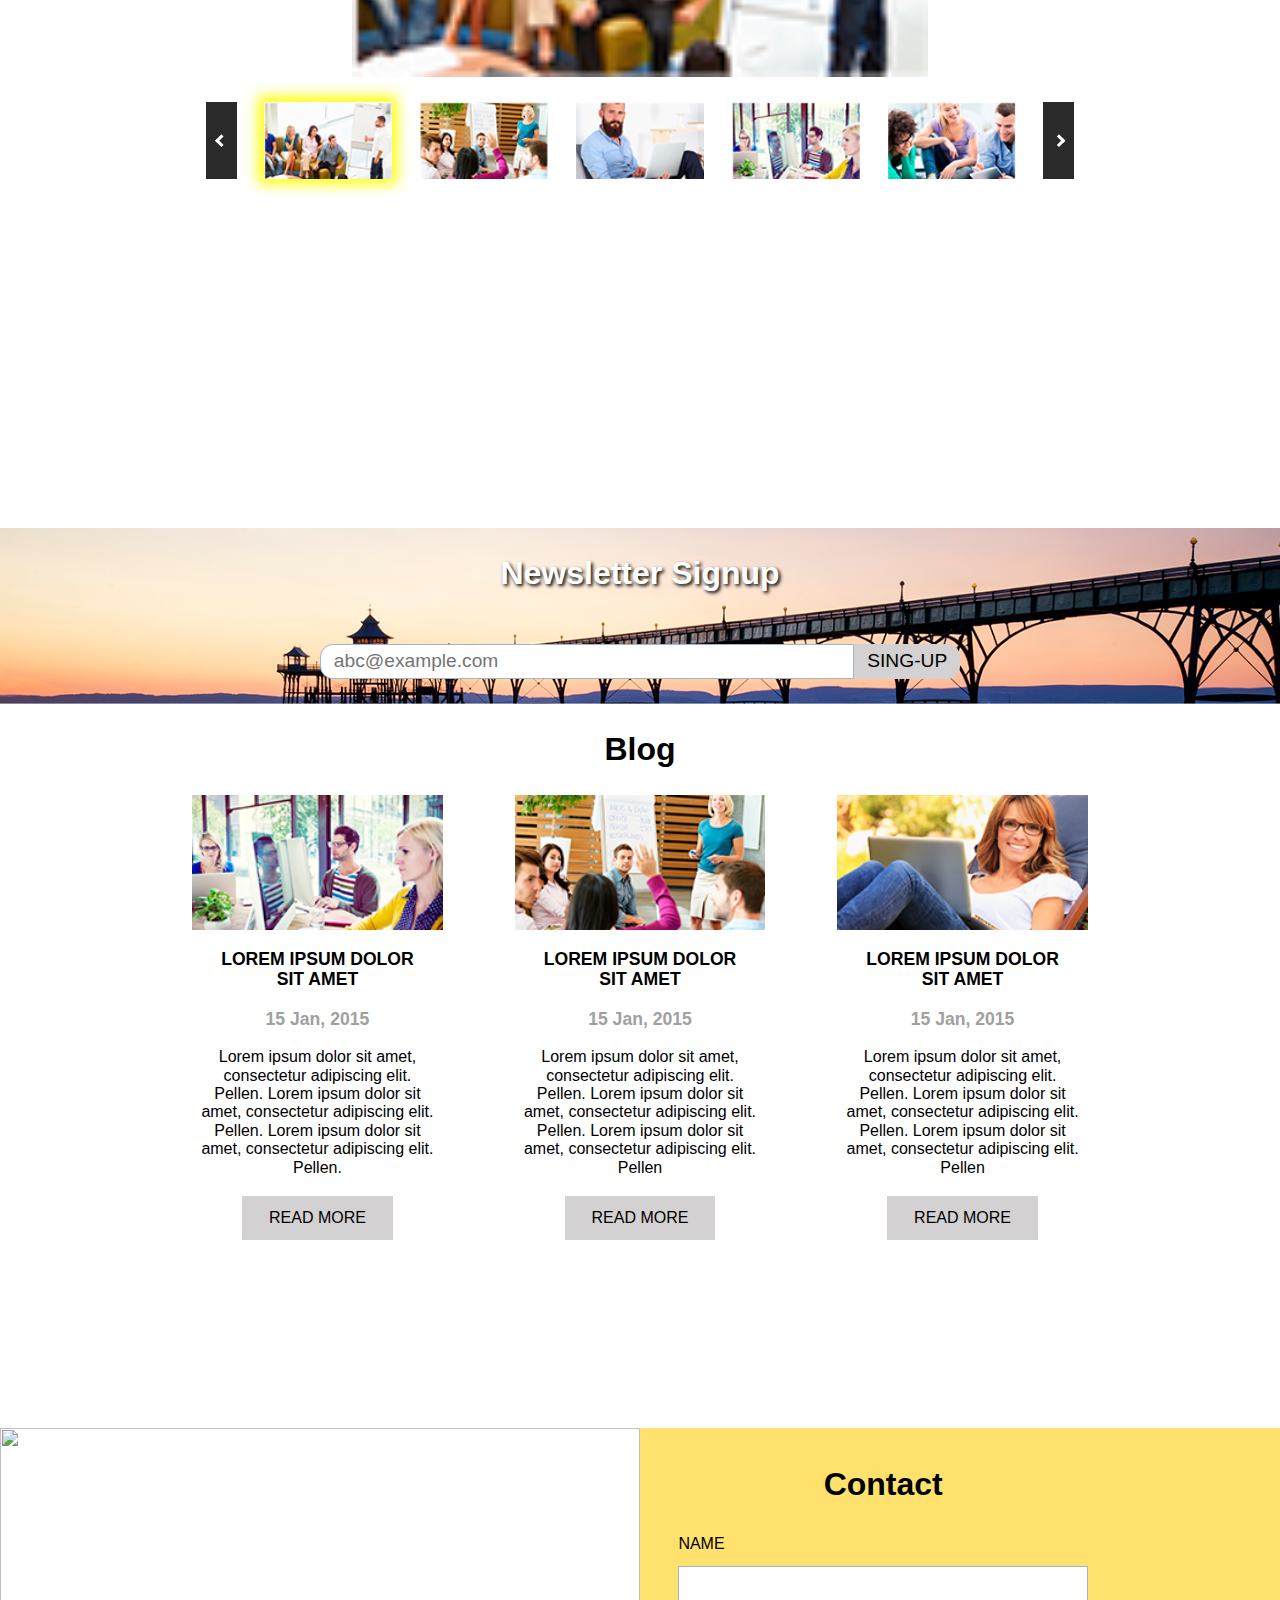
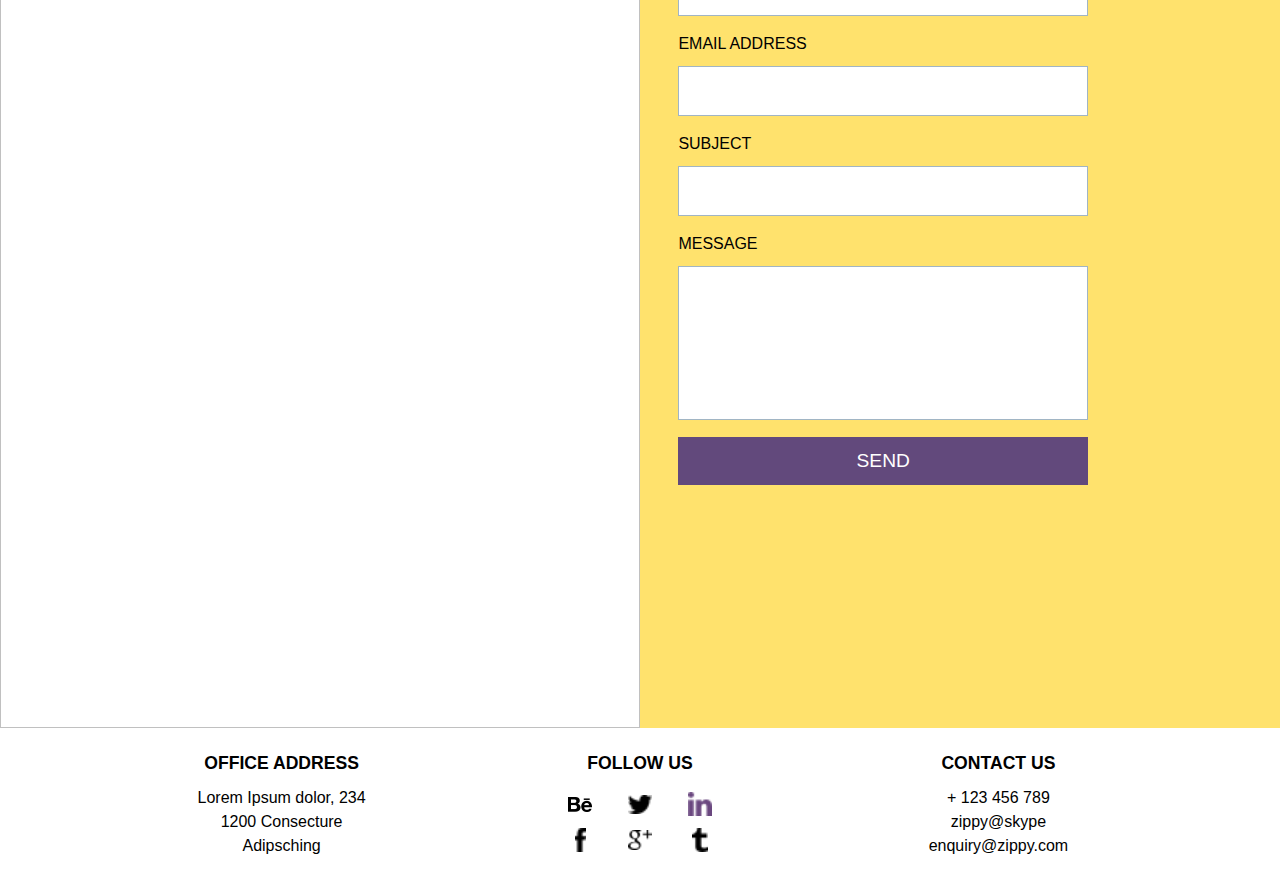
==== commit 47e4b142: "Update index.html" ====
--- a/site/index.html
+++ b/site/index.html
@@ -2,7 +2,7 @@
 <html>
 	<head>
 		<link rel="stylesheet" type="text/css" href="normalize.css">
-		<link rel="stylesheet" type="text/css" href="style2.css">
+		<link rel="stylesheet" type="text/css" href="style.css">
 		<title></title>
 		<meta charset="UTF-8">
  		<meta name="viewport" content="width=device-width, initial-scale=1">
--- a/site/style.css
+++ b/site/style.css
@@ -0,0 +1,960 @@
+* {
+	margin: 0;
+	padding: 0;
+}
+
+body {
+	font-size: 16px;
+	font-family: Arial, sans-serif;
+}
+
+header {
+	display: flex;
+	justify-content: center;
+	background: url(./img/Image.png) no-repeat center top / cover;
+	color: white;
+}
+
+.container {
+	width: 70%;
+	display: flex;
+	flex-direction: column;
+}
+
+.LogoAndNav {
+	margin-top: 3%;
+	align-items: center;
+	display: flex;
+}
+
+.LogoAndNav img {
+	margin-right: 5%;
+	width: 13%;
+	height: auto;
+}
+
+nav {
+	max-width: 80%;
+	width: 70%;
+	margin-left: auto;
+	display: flex;
+	flex-wrap: wrap;
+	justify-content: space-around;
+}
+
+nav div {
+	margin-left: 1vw;
+	text-transform: uppercase;
+	font-weight: bold;
+}
+
+nav a {
+	color: white;
+	text-decoration: none;
+}
+
+nav a:hover {
+	color: #dec96b; 
+}
+
+.contentHeadline {
+	margin-top: 11%;
+	width: 75%;
+}
+
+h1 {
+	font-size: 3em;
+}
+
+.content {
+	margin-top: 5%;
+	font-size: 1.5em;
+}
+
+.buttons {
+	margin-top: 5%;
+}
+
+.LearnMore {
+	padding: 2% 3% 2% 3%;
+}
+
+.button {
+	font-size: 1em;
+	background: #ffe26d;
+	border-radius: 5%;
+	border: none;
+	text-transform: uppercase;
+	font-weight: bold;
+	cursor: pointer;
+}
+
+.extraStyle {
+	padding: 4% 5% 4% 5%;
+	white-space: normal; 
+}	
+
+.button:hover {
+	background: #62497c;
+	color: white;
+}
+
+input:active, input:focus {
+  	outline: none !important; 
+}
+
+input::-moz-focus-inner {
+  	border: 0 !important;
+}
+
+.points {
+	padding-top: 2%;
+	margin-top: auto;
+	margin-bottom: 2%;
+}
+
+.general {
+	display: flex;
+	justify-content: center;
+}
+
+.generalBottom {
+	padding-bottom: 2vw;
+}
+
+h2 {
+	margin-bottom: 3%;
+	font-size: 2em;
+	margin-top: 3%;
+	text-align: center;
+}
+
+.about {
+	width: 60%;
+	display: flex;
+	align-items: center;
+	color: #575758;
+}
+
+h3 {
+	text-align: center;
+	font-size: 1.5em;
+	text-transform: uppercase;
+	font-weight: normal;	
+}
+
+.aboutUmbrella {
+	display: flex;
+	align-items: center;
+	margin-bottom: 3vh;
+}
+
+.umbrella {
+	margin-left: auto;
+	width: 20%;
+	height: auto;
+}
+
+.fields {
+	display: flex;
+	justify-content: space-between;
+}
+
+.field {
+	align-items: center;
+	display: flex;
+	flex-direction: column;
+}
+
+.center img {
+	width: 45%;
+}
+
+.center {
+	margin-top: 10%;
+	margin-bottom: 2vh;
+	width: 80px;
+	height: 80px;
+	align-items: center;
+	justify-content: center;
+	background-color: #62497c;
+	display: flex;
+	border-radius: 50%;
+}
+
+.fieldHeadline {
+	margin-bottom: 2vh;
+	text-transform: uppercase;
+}
+
+.field {
+	width: 20%;
+}
+
+.field div:last-of-type {
+	margin-top: auto;
+	text-align: center;
+	margin-bottom: 2vh;
+}
+
+.field input {
+	margin-bottom: 2vh;
+}
+
+.moreThanContainer {
+	display: flex;
+	flex-direction: column;
+}
+
+.projectTables {
+	display: flex;
+}
+
+.project {
+	max-width: 25%;
+	background: #e4e4e4;
+}
+
+.img {
+	padding-top: 150%;
+}
+
+.img-1 {
+	background: url(./img/Project1.png) no-repeat center top / cover;
+}
+
+.img-2 {
+	background: url(./img/Project2.png) no-repeat center top / cover;
+}
+
+.img-3 {
+	background: url(./img/Project3.png) no-repeat center top / cover;
+}
+
+.img-4 {
+	background: url(./img/Project4.png) no-repeat center top / cover;
+}
+
+.contentProject {
+	margin-right: auto;
+	margin-left: auto;
+	width: 80%;
+	flex-direction: column;
+	display: flex;
+	margin-top: 5vh;
+}
+
+.contentProject p {
+	margin-top: 3vh;
+	margin-bottom: 3vh;
+}
+
+.text {
+	padding-right: 10%;
+}
+
+.contentProject input {
+	background: white;
+	width: 80%;
+	margin-bottom: 3vh;
+	white-space: normal; 
+	height: auto;
+}
+
+.project:hover  {
+	background: #ffe26d;
+}
+
+.project:hover  input{
+	background: #62497c;
+	color: white;
+}
+
+.pricingTables {
+	display: flex;
+}
+
+.pricing {
+	padding-bottom: 4vh;
+}
+.table {
+	width: 30%;
+	display: flex;
+	flex-direction: column;
+	align-items: center;
+}
+
+.fixMargin {
+	margin-right: auto;
+	margin-left: auto;
+}
+
+h4 {
+	text-align: center;
+	font-size: 1.1em;
+	text-transform: uppercase;
+}
+
+.table h4:last-of-type {
+	color: #9d9d9d;
+}
+
+.table > * {
+	margin-top: 2vh;
+}
+
+.table p {
+	text-align: center;
+}
+
+.table-2 {
+	margin-left: auto;	
+} 
+
+.table-3 {
+	margin-left: auto;
+}
+
+.table input {
+	width: 40%;
+	padding: 4% 5% 4% 5%;
+}
+
+.pricing .container,
+footer .container {
+	height: auto;
+}
+
+.pink {
+	background: #62497c;
+	color: white;
+	flex-direction: column;
+	align-items: center;
+}
+
+.pink .container {
+	height: 20%;
+}
+
+.videos {
+	justify-content: space-between;
+	display: flex;
+	width: 100%;
+	padding-bottom: 3%;
+}
+
+.video {
+	width: 23%;
+}
+
+.video-2 {
+	width: 46%;
+}
+
+.preview img {
+	width: auto;
+	height: calc(100vw / 10);
+}
+
+.preview {
+	display: flex;
+	padding-top: 7vw;
+	padding-bottom: 7vw;
+}
+
+.video-2 .preview {
+	justify-content: center;
+}
+
+.video-3 .preview {
+	justify-content: flex-end;
+}
+
+.preview img {
+	visibility: hidden;
+}
+
+.test:hover img {
+	visibility: visible;
+}
+
+.test:hover .preview {
+	background: rgba(0, 0, 0, .5);
+}
+
+.video-1 .test {
+	background: url(./img/VideoImage1.png) no-repeat center top / cover;
+}
+
+.video-2 .test {
+	background: url(./img/VideoImage2.png) no-repeat center top / cover;
+}
+
+.video-3 .test {
+	background: url(./img/VideoImage3.png) no-repeat center top / cover;
+}
+
+.info {
+	text-transform: uppercase;
+	margin-top: 1vw;
+	display: flex;
+}
+
+.info .time {
+	margin-left: auto;
+}
+
+.team {
+	display: flex;
+	justify-content: safe center;
+	flex-wrap: wrap
+}
+
+.area {
+	padding-top: 1vw;
+	display: flex;
+	flex-direction: column;
+	width: 30%;
+	align-items: center;
+}
+
+.area .avatar,
+.area .name,
+.area .position {
+	margin-top: 1vw;
+}
+
+.avatar1 {
+	background: url(./img/team1.png) no-repeat center top / cover;
+}
+
+.avatar2 {
+	background: url(./img/team2.png) no-repeat center top / cover;
+}
+
+.avatar3 {
+	background: url(./img/team3.png) no-repeat center top / cover;
+}
+
+.avatar4 {
+	background: url(./img/team4.png) no-repeat center top / cover;
+}
+
+.avatar5 {
+	background: url(./img/team5.png) no-repeat center top / cover;
+}
+
+.avatar {
+	width: 12vw;
+	height: 12vw;
+}
+
+.shadow {
+	display: none;
+}
+
+.avatar:hover .shadow,
+.avatar:focus .shadow { 
+	cursor: pointer;
+	border-radius: 50%;
+	background: rgba(107, 88, 130, .7);
+	width: 100%;
+	height: 100%;
+	align-items: center;
+	display: flex;
+}
+
+.shadow a:hover img,
+.shadow a:focus img { 
+	filter: hue-rotate(180deg) saturate(200%);
+}
+
+.row {
+	justify-content: space-around;
+	display: flex;
+	width: 100%;
+	max-height: 25%;
+}
+
+.row a {
+	justify-content: center;
+	width: 25%;
+	display: flex;
+}
+
+.facebook {
+	display: flex;
+	width: 25%;
+	justify-content: center;
+}
+
+.facebook a {
+	width: 40%;
+}
+
+.row a img {
+	max-width: 100%;
+	max-height: 100%;
+}
+
+.area .name {
+	text-transform: uppercase;
+	font-weight: bold;
+}
+
+.area .position {
+	color: #9d9d9d;
+}
+
+.slider {
+	padding-bottom: 3vw;
+}
+
+.slider input {
+	display: none;
+}
+
+.slides {
+	justify-content: center;
+	display: flex;
+}
+
+.sliders-controls {
+	margin-top: 2vw;
+	display: flex;
+	justify-content: space-around;
+}
+
+
+label[for="but-1"] {
+	background-image: url(img/galleryImage1.png);
+}
+
+label[for="but-2"] {
+	background-image: url(img/galleryImage2.png);
+}
+
+label[for="but-3"] {
+	background-image: url(img/galleryImage3.png);
+}
+
+label[for="but-4"] {
+	background-image: url(img/galleryImage4.png);
+}
+
+label[for="but-5"] {
+	background-image: url(img/galleryImage5.png);
+}
+
+.sliders-controls label {
+	display: inline-block;
+	box-sizing: border-box;
+	width: 10vw;
+	height: 6vw;
+	cursor: pointer;
+	background-size: cover; 
+}
+
+.slider img {
+	display: none;
+}
+
+#but-1:checked ~ .sliders-controls label[for="but-1"],
+#but-2:checked ~ .sliders-controls label[for="but-2"],
+#but-3:checked ~ .sliders-controls label[for="but-3"],
+#but-4:checked ~ .sliders-controls label[for="but-4"],
+#but-5:checked ~ .sliders-controls label[for="but-5"] {
+	box-shadow: 0 0 1vw 0.5vw rgba(255, 255, 5, 1);
+}
+
+#but-1:checked ~ .slides .firstPhoto,
+#but-2:checked ~ .slides .secondPhoto,
+#but-3:checked ~ .slides .thirdPhoto,
+#but-4:checked ~ .slides .forthPhoto,
+#but-5:checked ~ .slides .fifthPhoto {
+	display: flex;
+	height: 28vw;
+}
+
+.sliders-controls a {
+	justify-content: center;
+	align-items: center;
+	display: flex;
+	width: 2.4vw;
+	background: #2a2a2a;
+}
+
+.sliders-controls a::after {
+	color: white;
+	content: "";
+	width: 0.5vw;
+	height: 0.5vw;
+	border-style: white transparent transparent white;
+	border-width: 0.3vw 0 0 0.3vw;
+	border-style: solid;
+	transform: rotate(-45deg);
+}
+
+.sliders-controls .arrowLeft::after {
+	transform: rotate(135deg);
+}
+
+.sliders-controls a:hover {
+	background: #62497c;
+}
+
+* {
+	transition-delay: 0.1s;
+}
+
+.fullHeight {
+	flex-direction: column;
+	align-items: center;
+}
+
+.fullHeight .signup {
+	width: 100%;
+	background-size: cover;
+	display: flex;
+	justify-content: center;
+	align-items: center;
+	background-image: url(img/Newsletter.png);
+	background-position: 0 bottom;
+	color: white;
+	margin-bottom: auto;
+	text-shadow: 0.15vw 0.15vw 0.3vw black;
+}
+
+.signup .container {
+	height: auto;
+}
+
+.signup input[name="e-mail"] {
+	border: solid 1px #a1b5c4;
+	box-sizing: border-box;
+	flex-grow: 1;
+	flex-shrink: 2;
+	padding-left: 1vw;
+	padding-right: 1vw;
+}
+
+.signup input[name="e-mail"]:focus {
+	border: 1px solid rgb(0, 174, 255);
+}
+
+.signup input[name="e-mail"]:hover {
+	box-shadow: 0 0 6px rgba(0, 174, 255, .6);
+}
+
+.signup input[value="sing-up"] {
+	text-transform: uppercase;
+	padding: 0.5vw 1vw 0.5vw 1vw;
+	border: none;
+	background: #d3d1d1;
+}
+
+.signup input[name="e-mail"] {
+	border-radius: 1vw 0 0 1vw;
+}
+
+.signup input[value="sing-up"] {
+	border-radius: 0 1vw 1vw 0;
+}
+
+input[type="submit"], 
+button {
+	cursor: pointer;
+}
+
+.signup input {
+	font-size: 1.2em;
+}
+
+.signup input[value="sing-up"]:hover {
+	background: #62497c;
+	color: white;
+}
+
+.articles {
+	display: flex;
+	justify-content: space-between;
+}
+
+.article {
+	width: 28%;
+	display: flex;
+	flex-direction: column;
+	padding-bottom: 1.5vw;
+}
+
+.article img {
+	width: 100%;
+}
+
+.article *:not(button) {
+	margin-bottom: 1.5vw;
+}
+
+.article button {
+	margin-top: auto;
+	text-transform: uppercase;
+	box-sizing: border-box;
+	padding: 1vw 1.5vw 1vw 1.5vw;
+	border: none;
+	outline: none;
+	margin-right: 20%;
+	margin-left: 20%;
+	background: #d3d1d1;
+}
+
+.article button:hover {
+	background: #ffe26d;
+}
+
+.signupForm {
+	box-sizing: border-box;
+	margin: 2vw 0 2vw 0;
+	display: flex;
+	padding: 0 10vw 0 10vw;
+}
+
+.article p {
+	text-align: center;
+	margin-left: 3%;
+	margin-right: 3%;
+}
+
+.gray {
+	text-transform: capitalize;
+	color: #a0a0a0;
+}
+
+.contact  {
+	display: grid;
+	grid-template-columns: 15% 35% 35% 15%;
+}
+
+.contact  img {
+	width: 100%;
+	height: 100%;
+	z-index: 2;
+	grid-column-start: 1;
+	grid-column-end: 3; 
+	grid-row-start: 1;
+	grid-row-end: 2;
+}
+
+.formField {
+	z-index: 1;
+	background: #ffe26d;
+	grid-column-start: 3;
+	grid-column-end: 5; 
+	grid-row-start: 1;
+	grid-row-end: 2;
+}
+
+.feedBack {
+	padding-left: 3vw;
+	z-index: 2;
+	grid-column-start: 3;
+	grid-column-end: 4; 
+	grid-row-start: 1;
+	grid-row-end: 2;
+}
+
+.contact h2 {
+	margin-top: 3vw;
+	margin-bottom: 2.5vw;
+}
+
+.feedBack label {
+	display: block;
+	text-transform: uppercase;
+}
+
+.contact input {
+	display: block;
+	margin-top: 1vw;
+	margin-bottom: 1.5vw;
+	width: 100%;
+	font-size: 1.2em;
+	box-sizing: border-box;
+}
+
+.contact input {
+	padding: 1vw 1.5vw 1vw 1.5vw;
+}
+
+.contact textarea {
+	margin-top: 1vw;
+	width: 100%;
+	padding: 1vw 1.5vw 1vw 1.5vw;
+	box-sizing: border-box;
+	resize: none;
+	height: 12vw;
+}
+
+.feedBack input[type="submit"] {
+	background: #62497c;
+	color: white;
+	border: none;
+	text-transform: uppercase;
+}
+
+.feedBack input[type="text"], 
+.feedBack textarea {
+	border: solid 1px #a1b5c4;
+	box-sizing: border-box;
+}
+
+.feedBack input[type="text"]:focus, 
+.feedBack textarea:focus {
+	border: 1px solid rgb(0, 174, 255);
+}
+
+.feedBack input[type="text"]:hover, 
+.feedBack textarea:hover {
+	box-shadow: 0 0 6px rgba(0, 174, 255, .6);
+	outline: none;
+}
+
+footer {
+	display: flex;
+	justify-content: center;
+}
+
+footer {
+
+}
+
+.attributes {
+	margin-top: 2vw;
+	margin-bottom: 2vw;
+	display: flex;
+	justify-content: space-between;
+}
+
+.attributes > div {
+	min-width: 20%;
+	max-width: 50%;
+	display: flex;
+	flex-direction: column;
+}
+
+.attributes h4 {
+	margin-bottom: 1vw;
+	/*font-size: 0.9em;*/
+}
+
+.attributes p {
+	justify-content: center;
+	display: flex;
+	flex-grow: 1;
+}
+
+.attributes span {
+	text-align: center;
+}
+
+.follow  > div {
+	display: flex;
+	justify-content: space-around;
+	vertical-align: middle;
+	flex-direction: column;
+	flex-grow: 1;
+}
+
+.icons {
+	display: flex;
+	justify-content: space-around;
+}
+
+.attributes p {
+	line-height: 1.5;
+}
+
+.icons a {
+	display: block;
+	width: 1.9vw;
+	height: 1.9vw;
+	background-size: contain;
+}
+
+.behanceIcon {
+	background: url(img/behanceIcon.png) center no-repeat;
+}
+
+.twitterIcon {
+	background: url(img/twitterIcon.png) center no-repeat;
+}
+
+.linkediinIcon {
+	background: url(img/linkediinIcon.png) center no-repeat;
+}
+
+.facebookIcon {
+	background: url(img/facebookIcon.png) center no-repeat;
+}
+
+.googleIcon {
+	background: url(img/googleIcon.png) center no-repeat;
+}
+
+.tumblrIcon {
+	background: url(img/tumblrIcon.png) center no-repeat;
+}
+
+@media screen and (max-width: 700px){
+    .container {
+  		width: 80%;
+    }
+    body {
+    	font-size: 12px;
+    }
+    .center {
+    	width: 60px;
+    	height: 60px;
+    }
+    .umbrella {
+		width: 30%;
+	}
+	.contact {
+		grid-template-columns: 10% 40% 40% 10%;
+	}
+}
+
+@media screen and (max-width: 500px){
+	.container {
+  		width: 95%;
+    }
+	.field {
+		width: 30%;
+	}
+	.contact {
+		grid-template-columns: 2.5% 47.5% 47.5% 2.5%;
+	}
+}
+
+@media screen and (max-width: 400px){
+	body {
+    	font-size: 10px;
+    }
+    .attributes h4 {
+    	font-size: 0.7em;
+    }
+    .attributes p {
+    	font-size: 0.8em;
+    }
+}
+
+@media screen and (min-width: 700px){
+    .container {
+        height: 100vh;
+    }
+    .fullHeight {
+    	height: 100vh;
+    }
+    .contact {
+    	height: 100vh;
+    }
+}
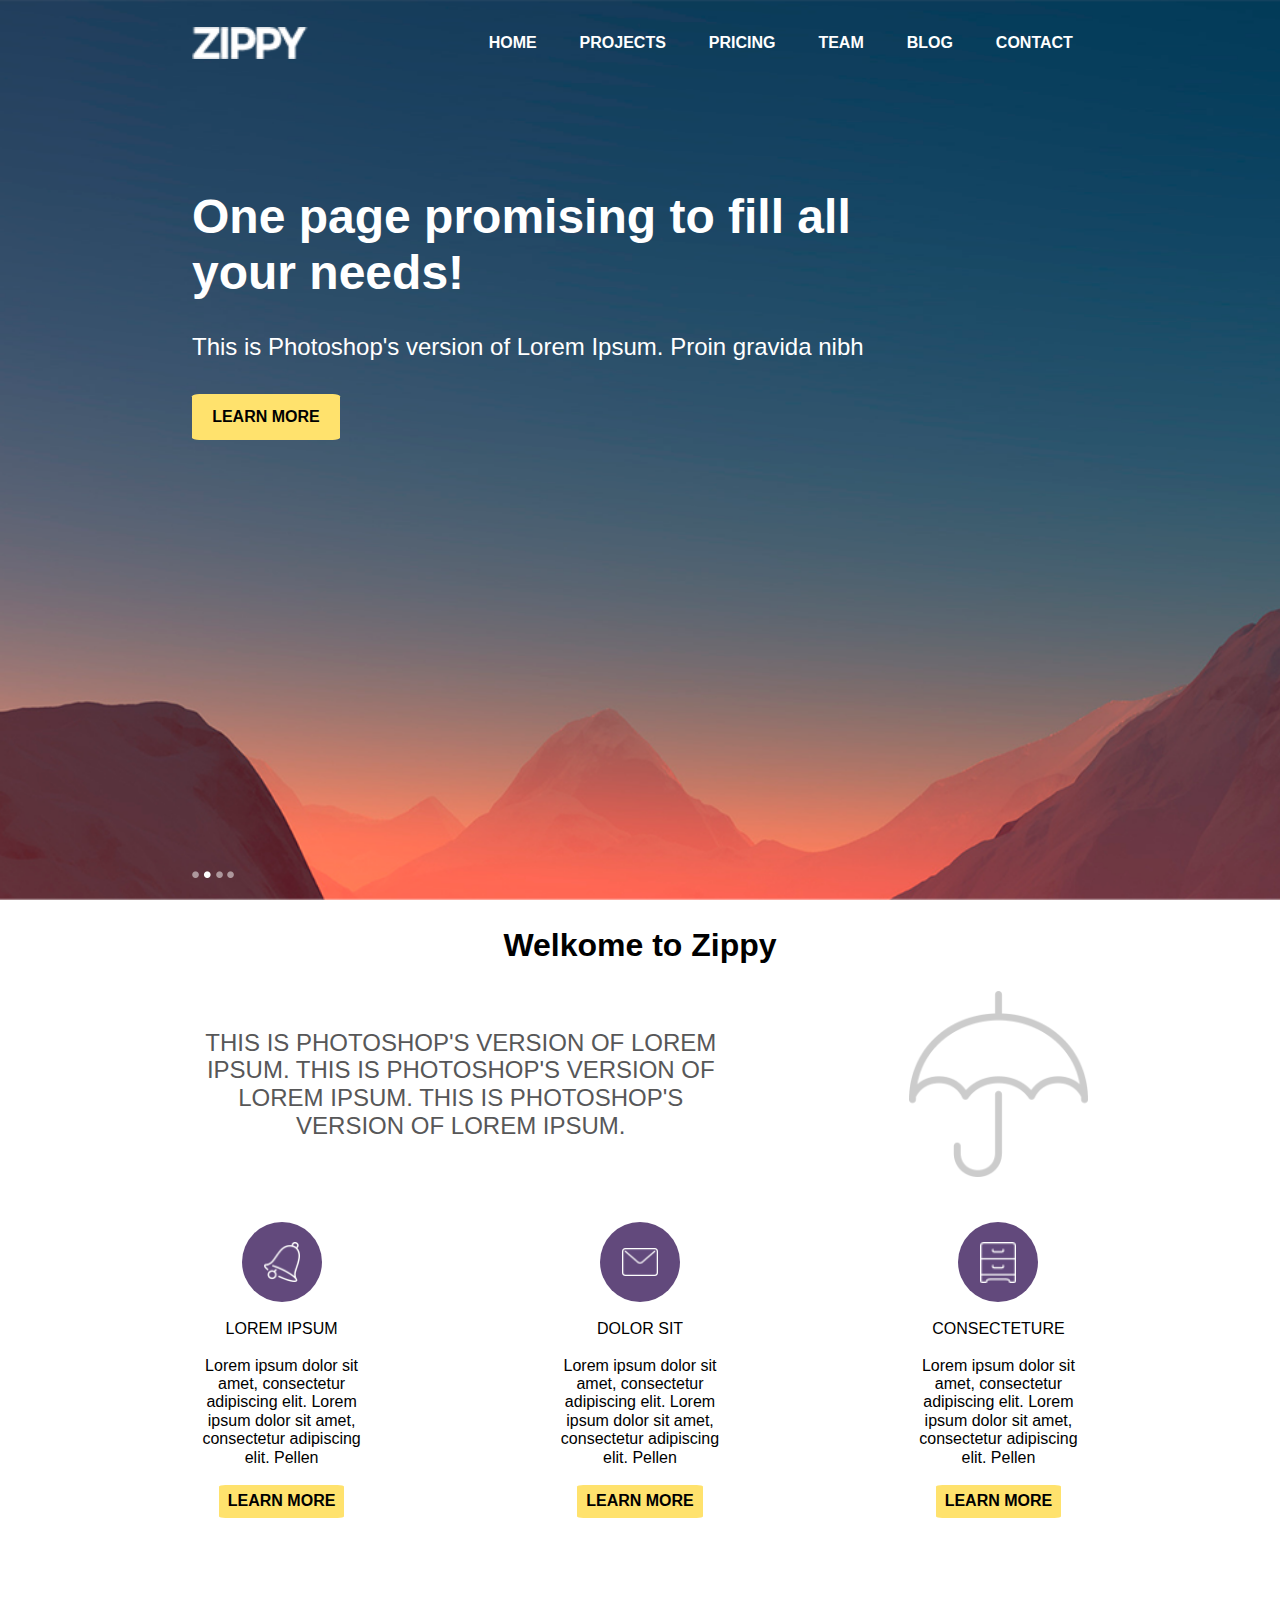
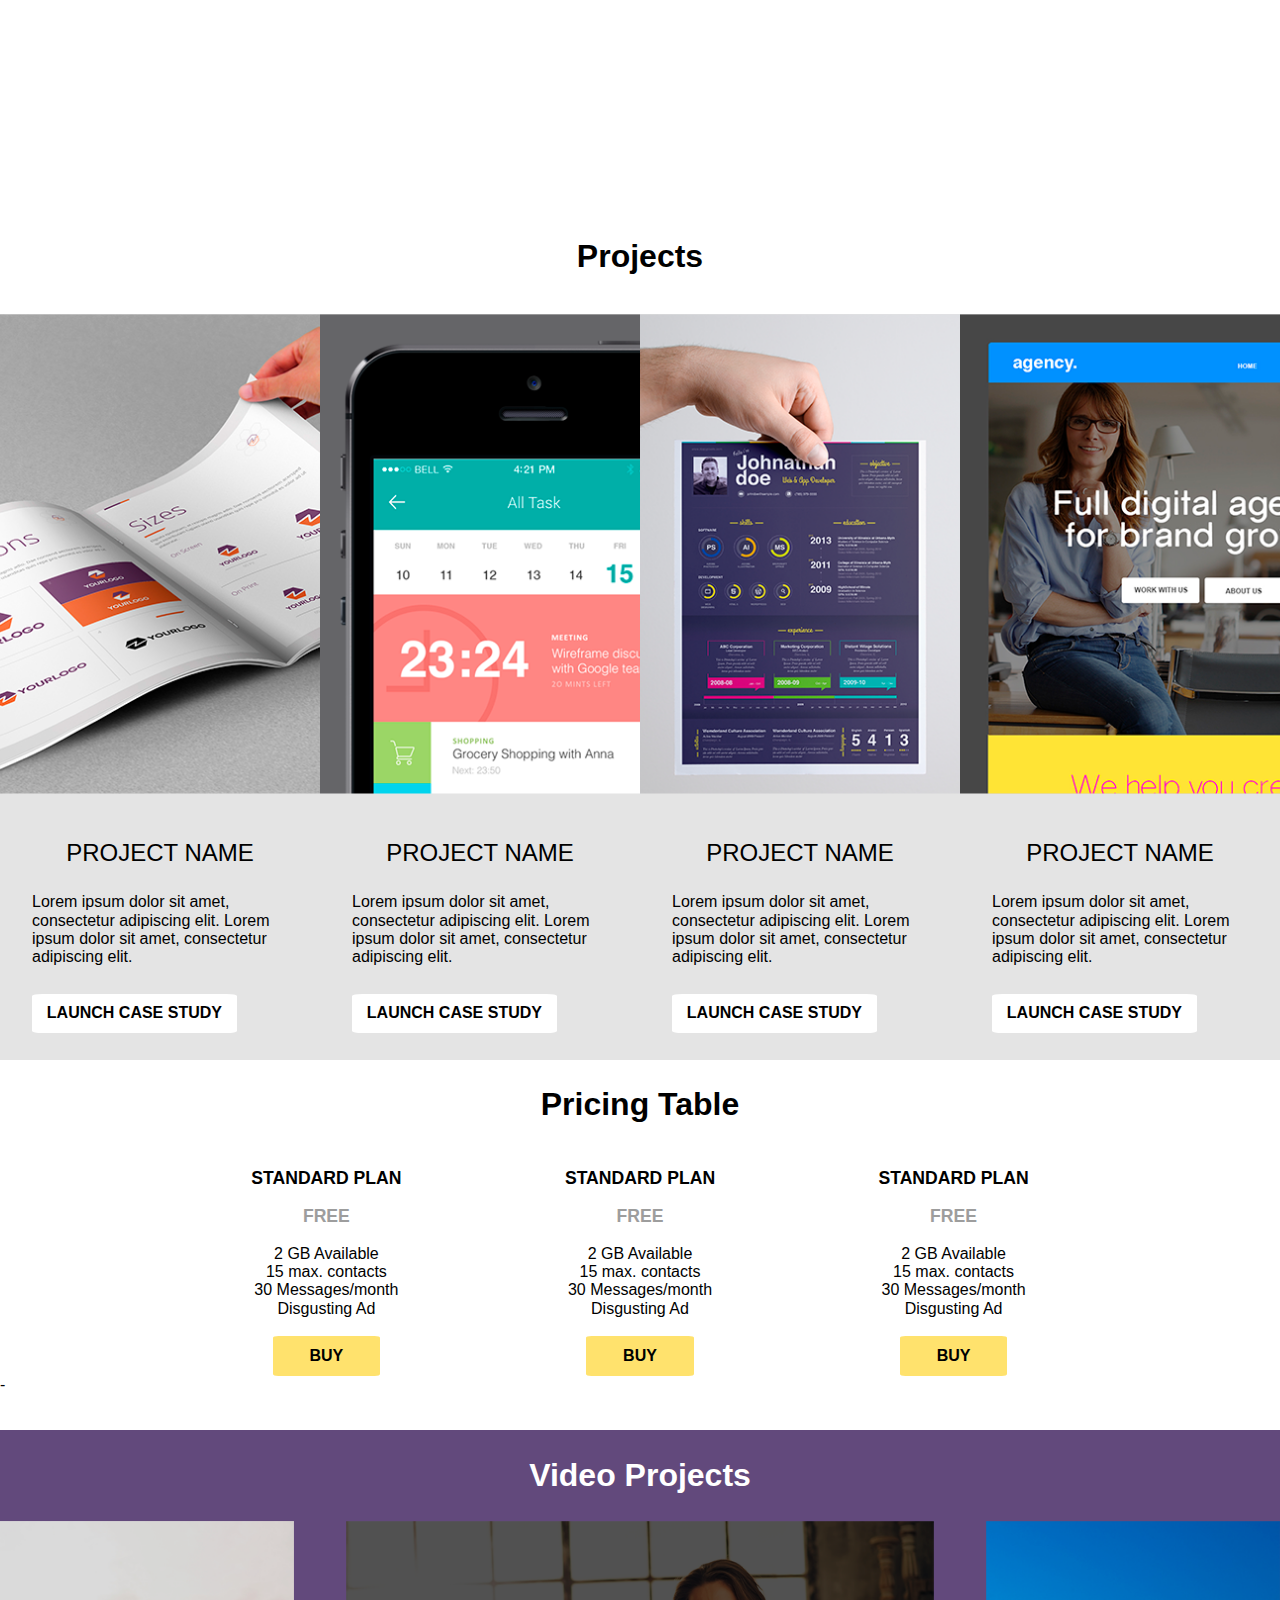
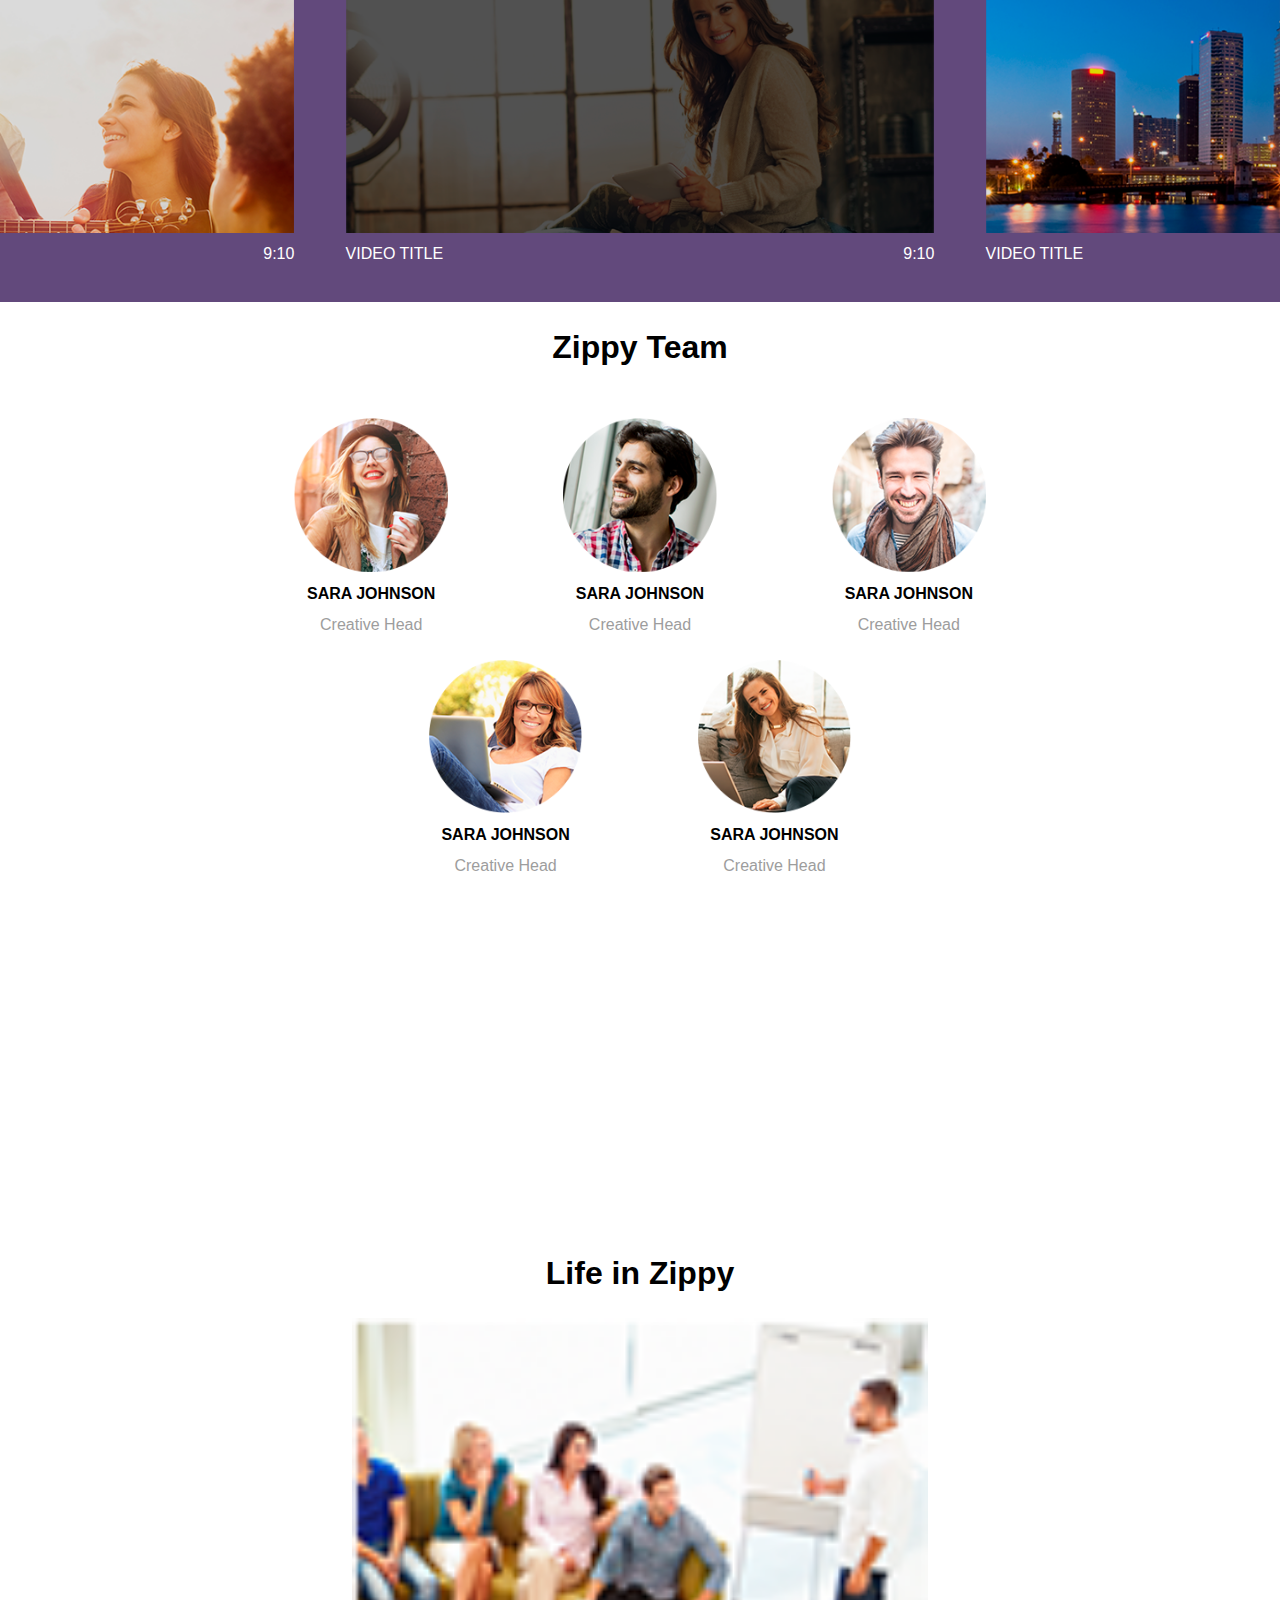
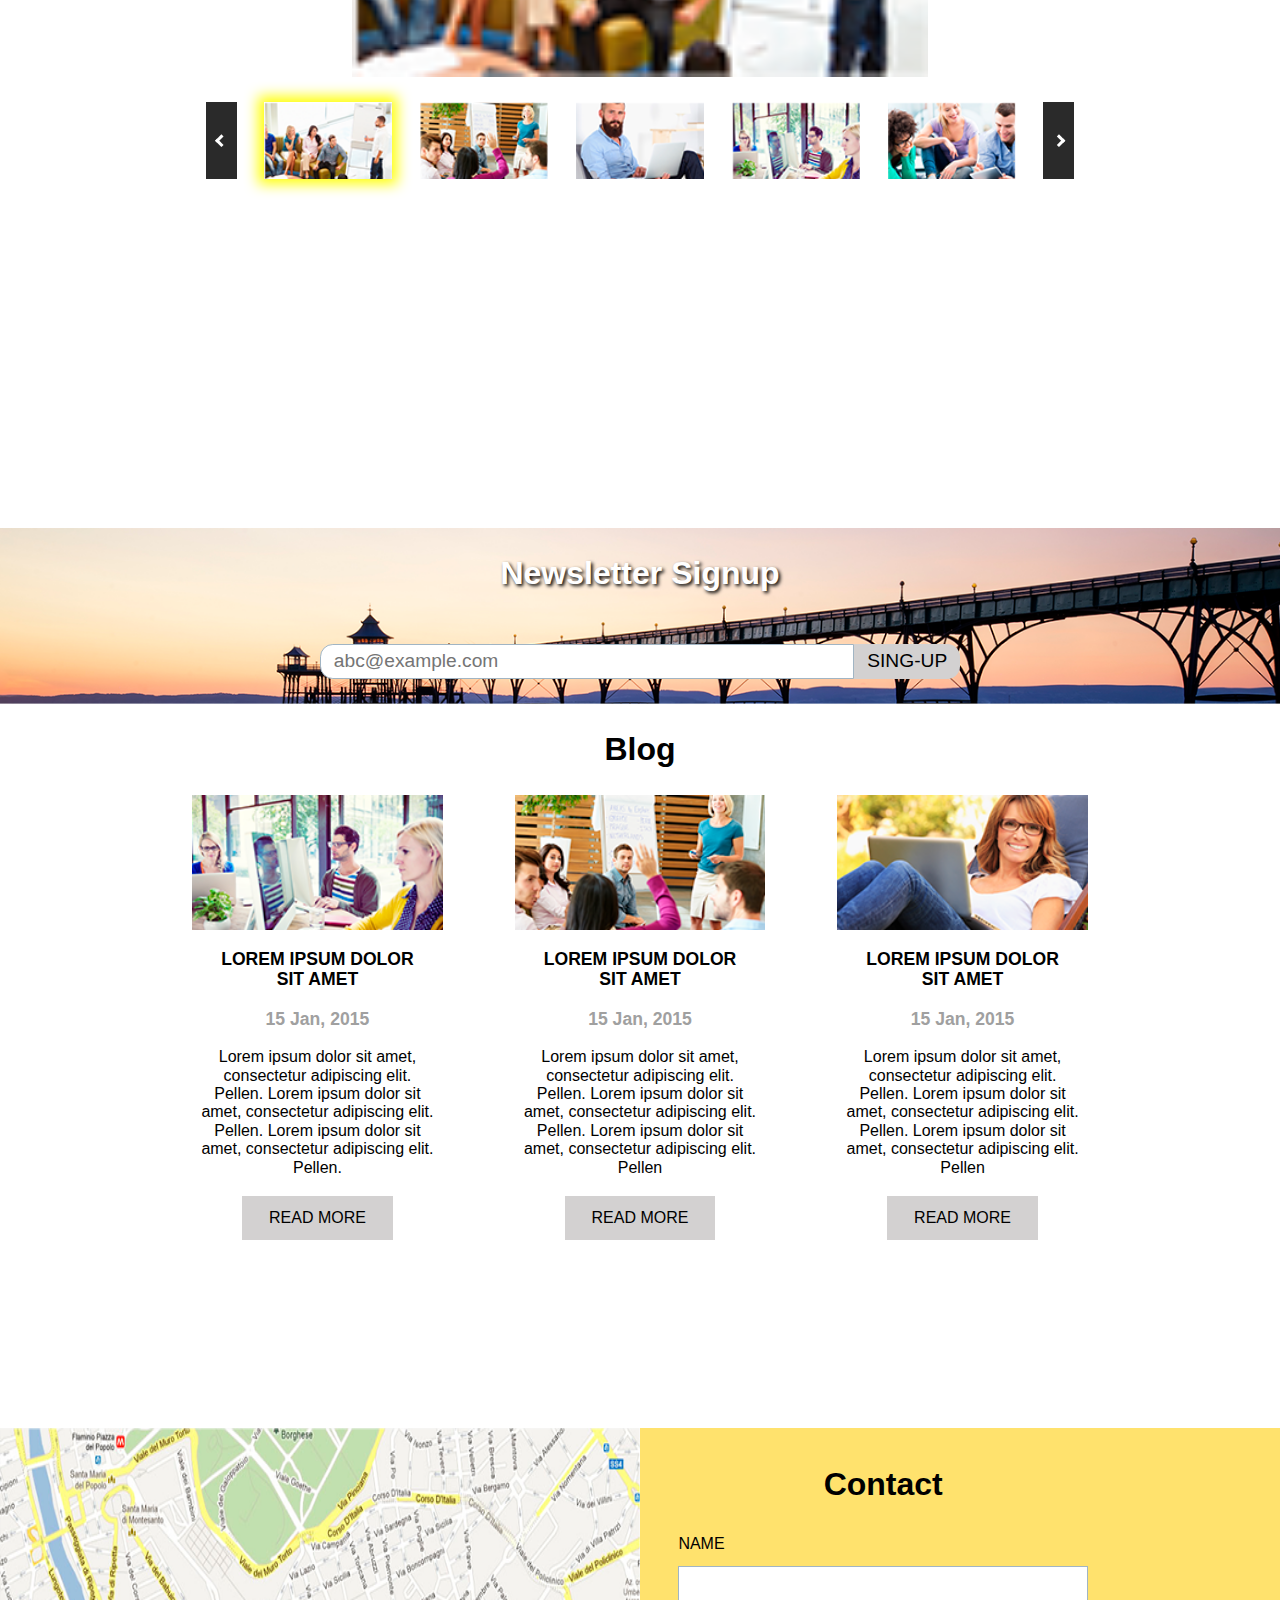
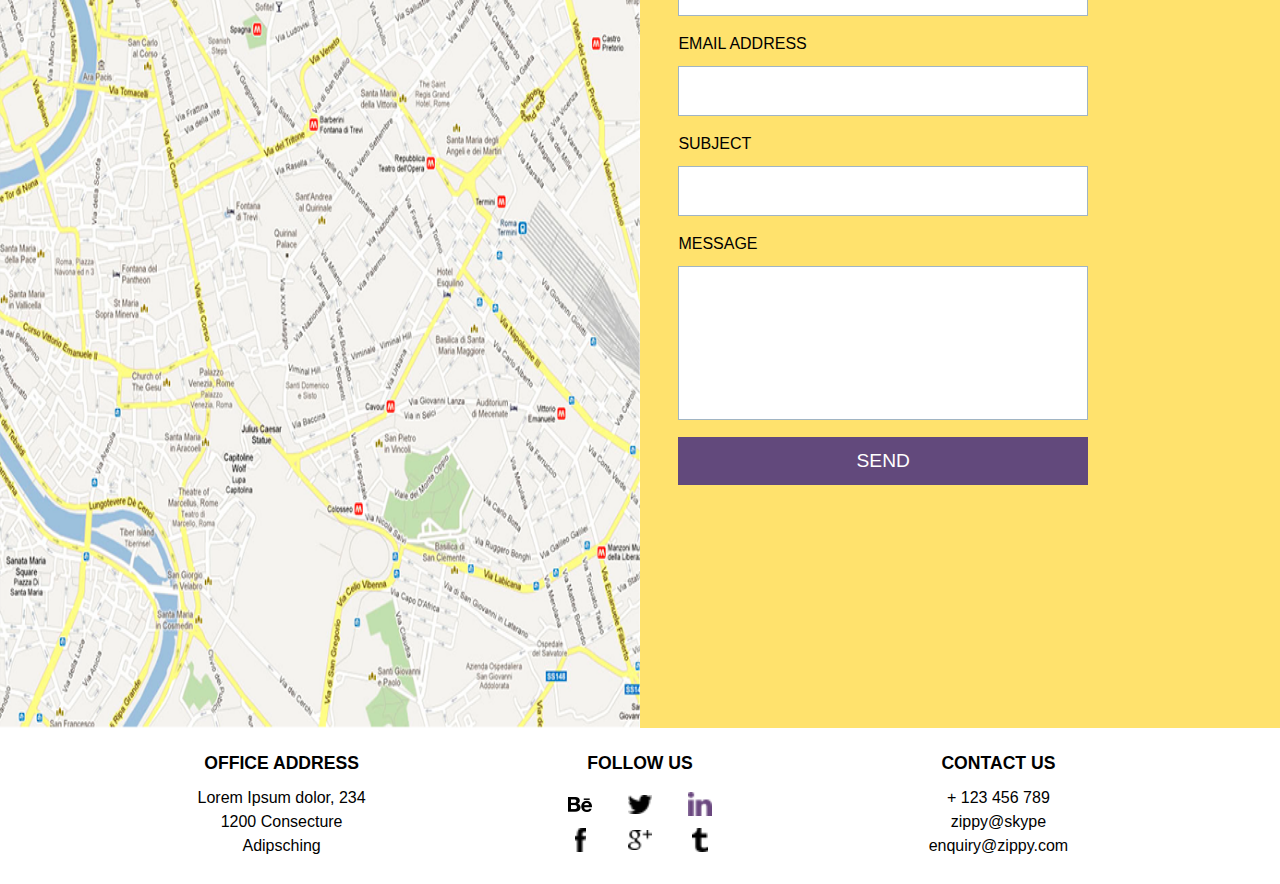
==== commit 3d3c94f1: "Update index.html" ====
--- a/site/index.html
+++ b/site/index.html
@@ -336,7 +336,7 @@
 		</div>
 
 		<div class="contact">
-			<img src="./img/map.png">
+			<img src="./img/Map.png">
 			<div class="formField">
 			</div>
 		 	<form class="feedBack">
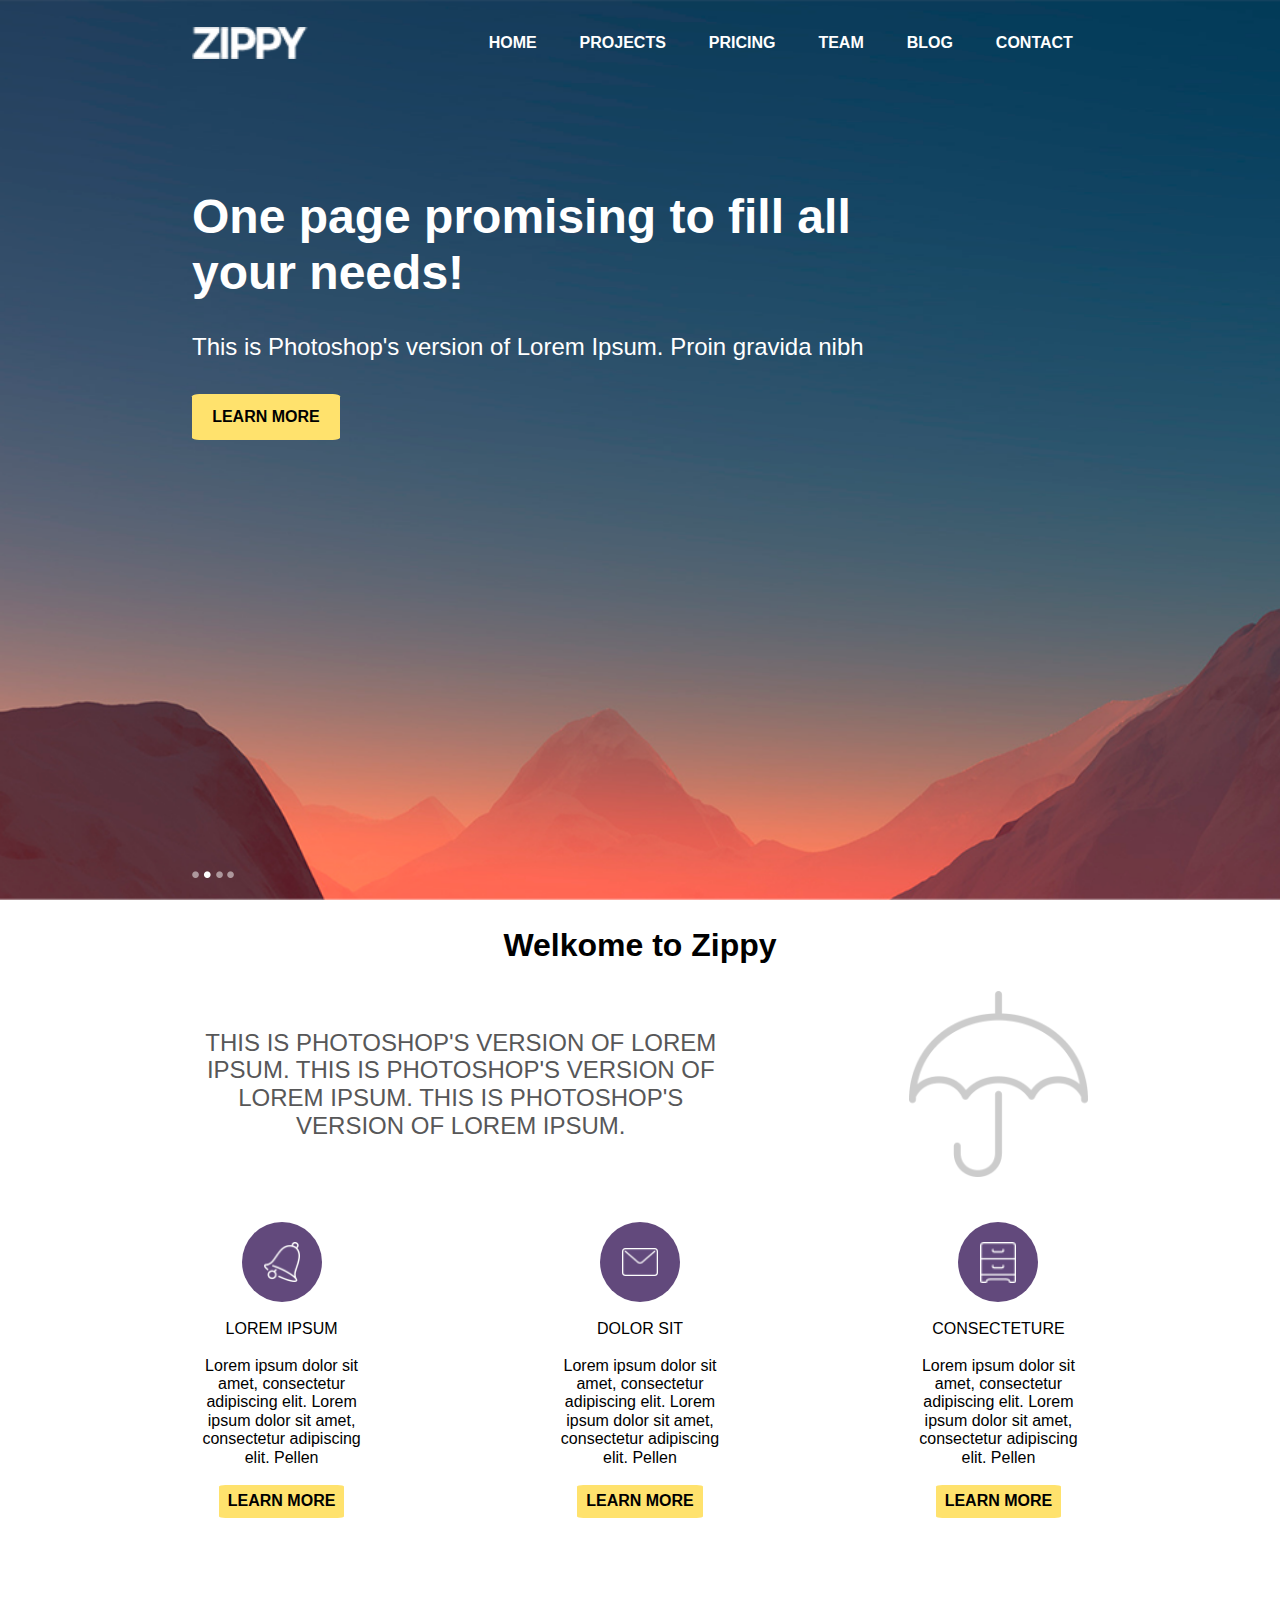
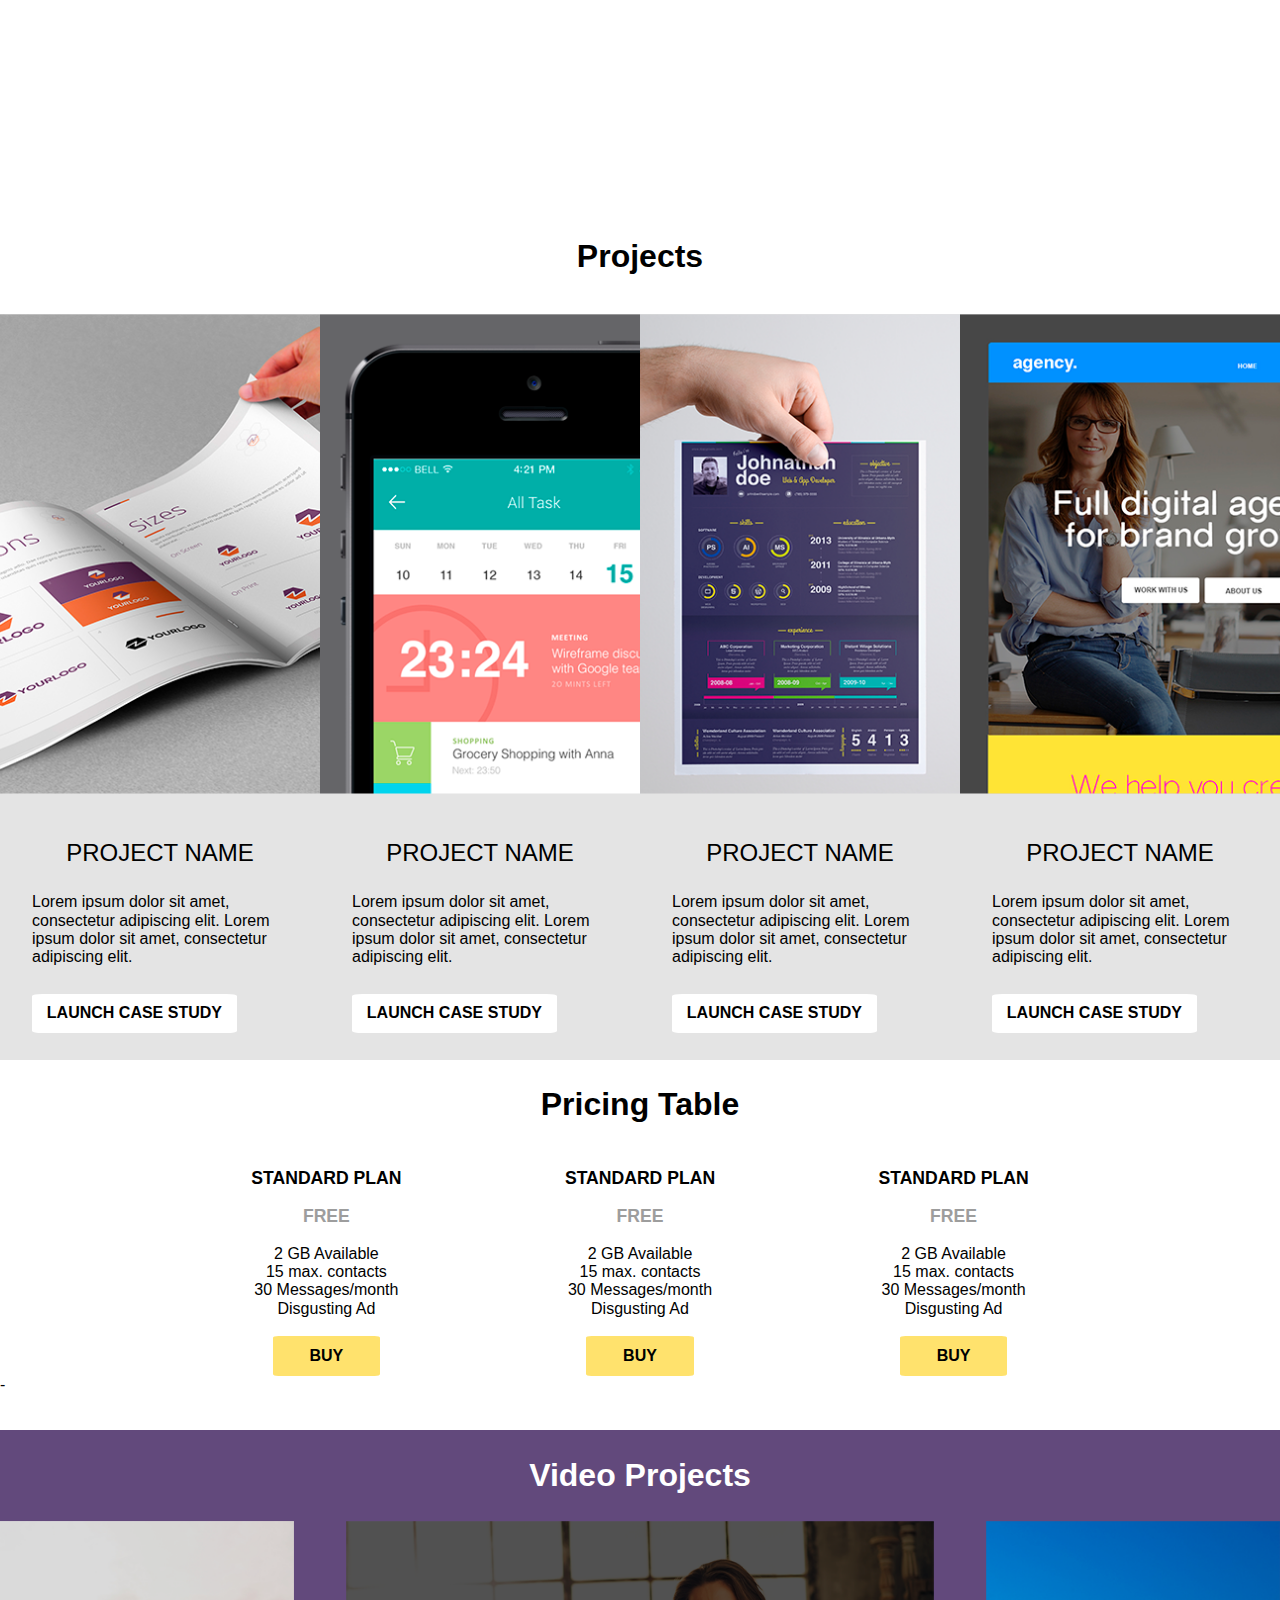
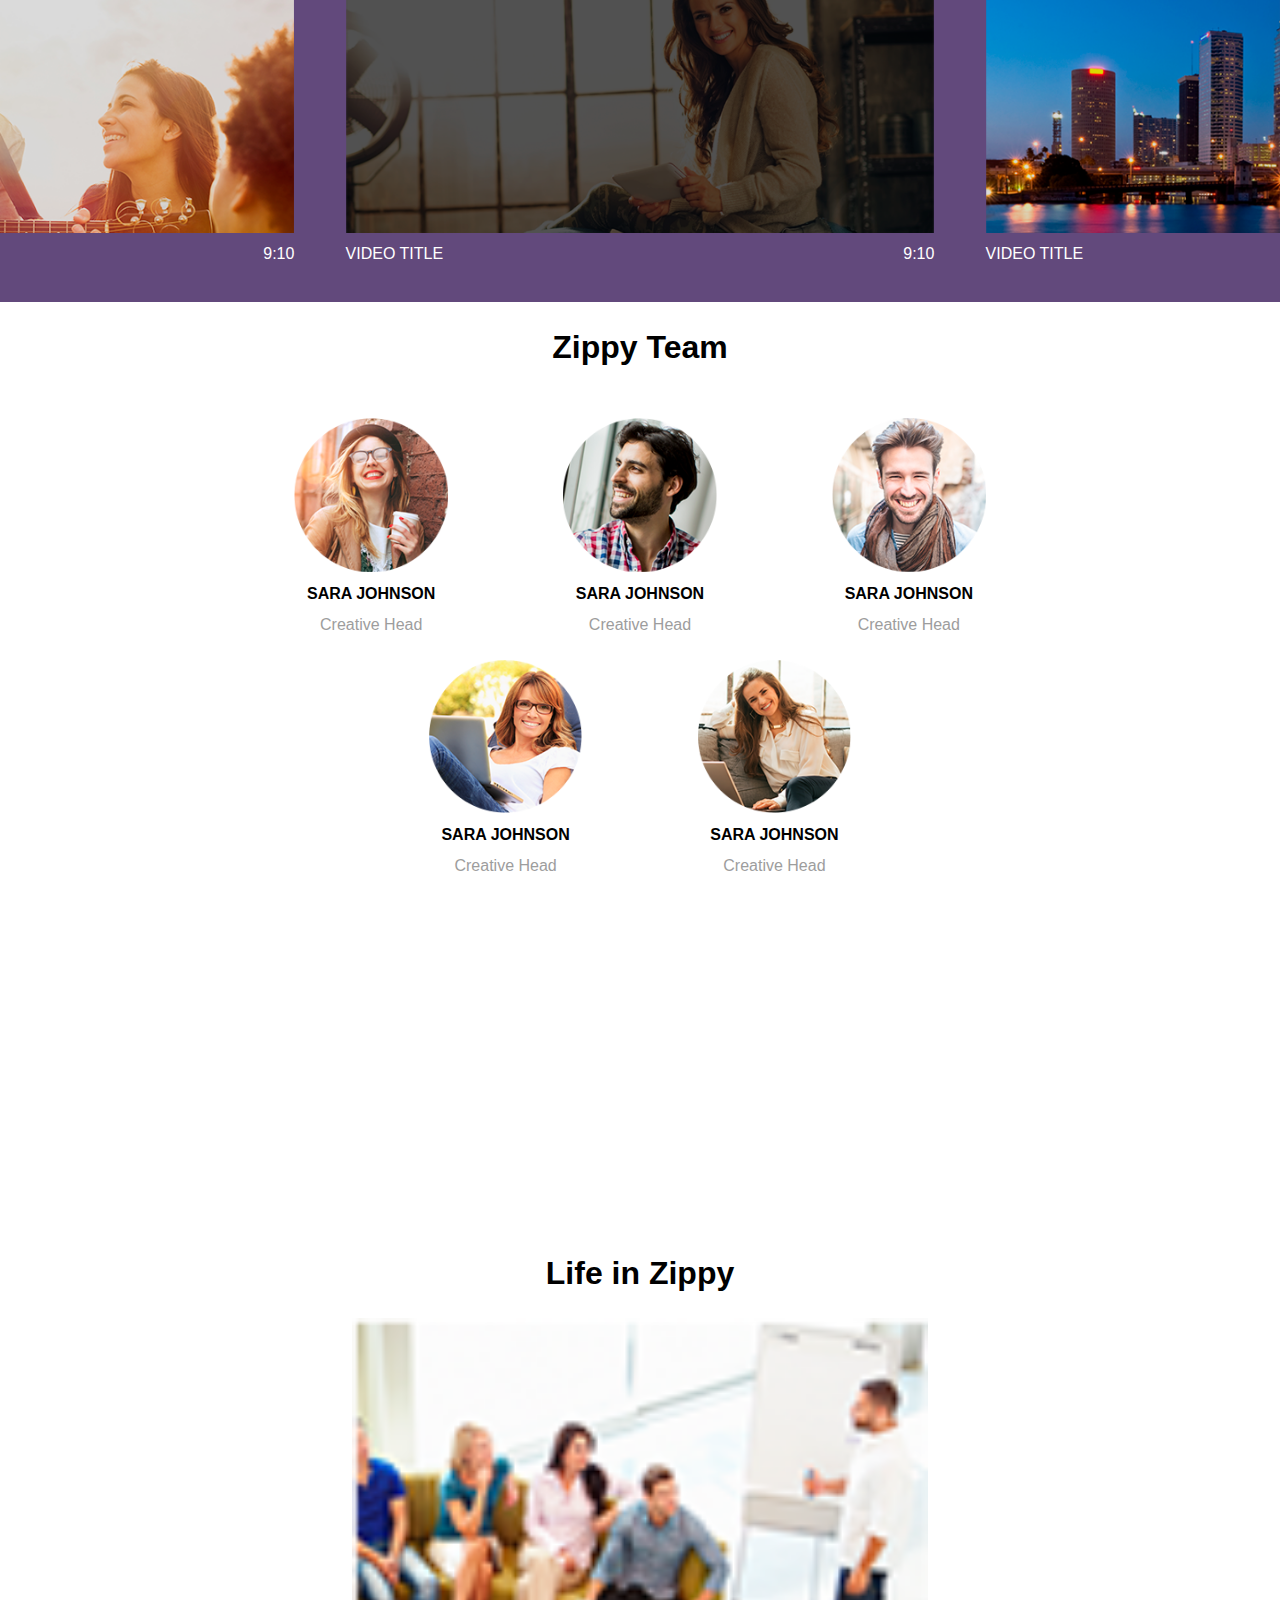
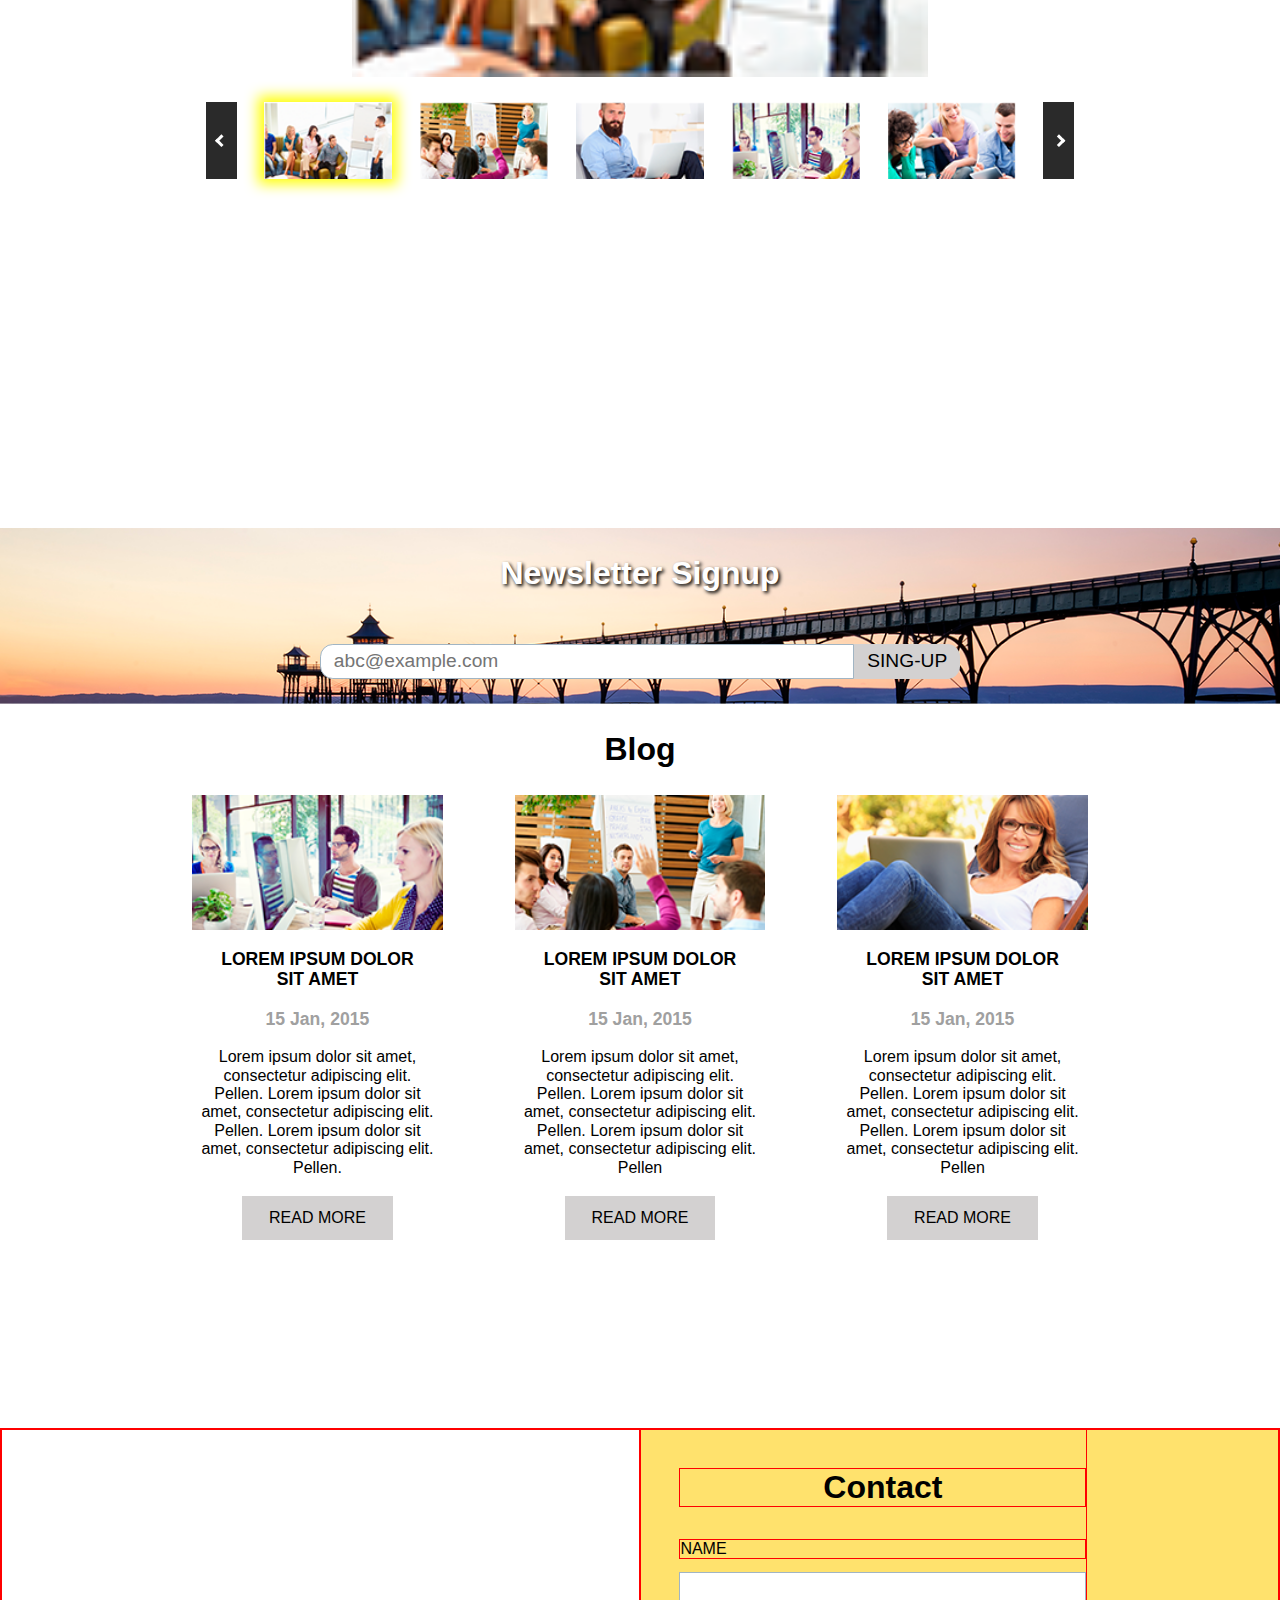
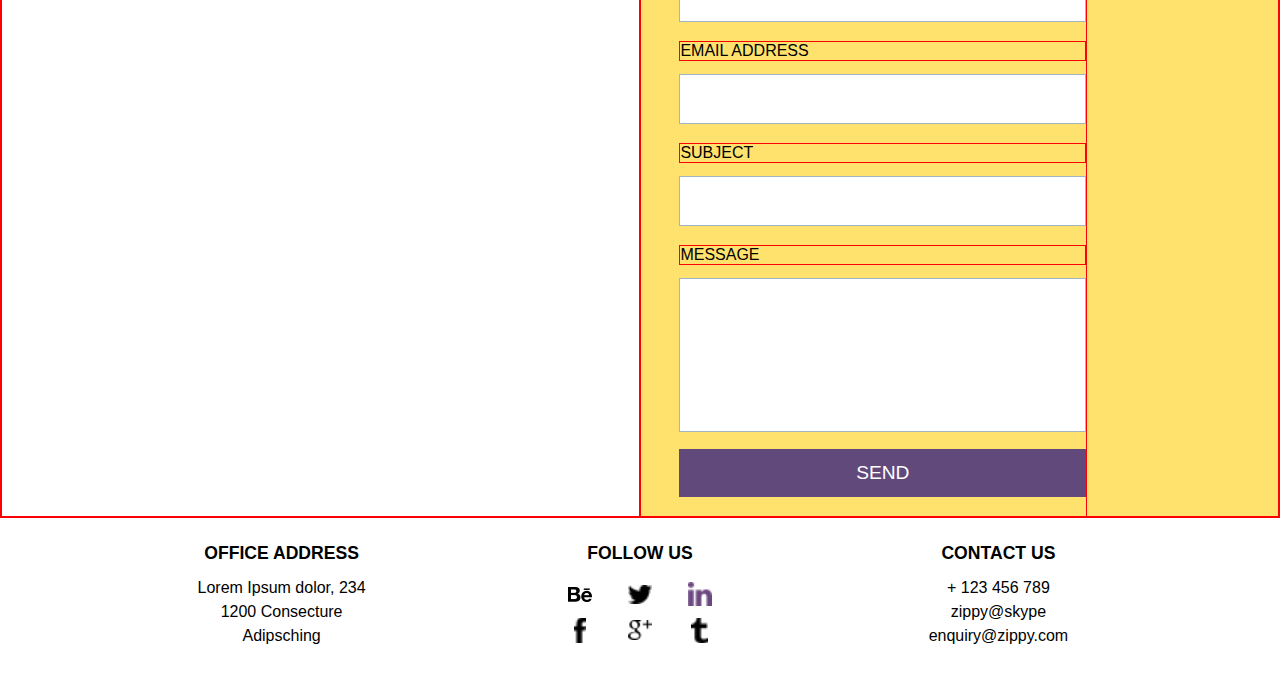
==== commit 5840ba65: "Update index.html" ====
--- a/site/index.html
+++ b/site/index.html
@@ -336,7 +336,8 @@
 		</div>
 
 		<div class="contact">
-			<img src="./img/Map.png">
+			<!-- <img src="./img/Map.png"> -->
+			<img src="">
 			<div class="formField">
 			</div>
 		 	<form class="feedBack">
--- a/site/style.css
+++ b/site/style.css
@@ -735,8 +735,9 @@
 }
 
 .contact  img {
+	/*
 	width: 100%;
-	height: 100%;
+	height: 100%;*/
 	z-index: 2;
 	grid-column-start: 1;
 	grid-column-end: 3; 
@@ -823,10 +824,6 @@
 	justify-content: center;
 }
 
-footer {
-
-}
-
 .attributes {
 	margin-top: 2vw;
 	margin-bottom: 2vw;
@@ -902,6 +899,10 @@
 
 .tumblrIcon {
 	background: url(img/tumblrIcon.png) center no-repeat;
+}
+
+.contact, .contact * {
+	border: solid red 1px;	
 }
 
 @media screen and (max-width: 700px){
@@ -944,7 +945,10 @@
     }
     .attributes p {
     	font-size: 0.8em;
-    }
+    }/*
+    .contact {
+	height: auto;
+    }	*/
 }
 
 @media screen and (min-width: 700px){
@@ -953,8 +957,8 @@
     }
     .fullHeight {
     	height: 100vh;
-    }
+    }/*
     .contact {
     	height: 100vh;
-    }
-}
+    }*/
+}
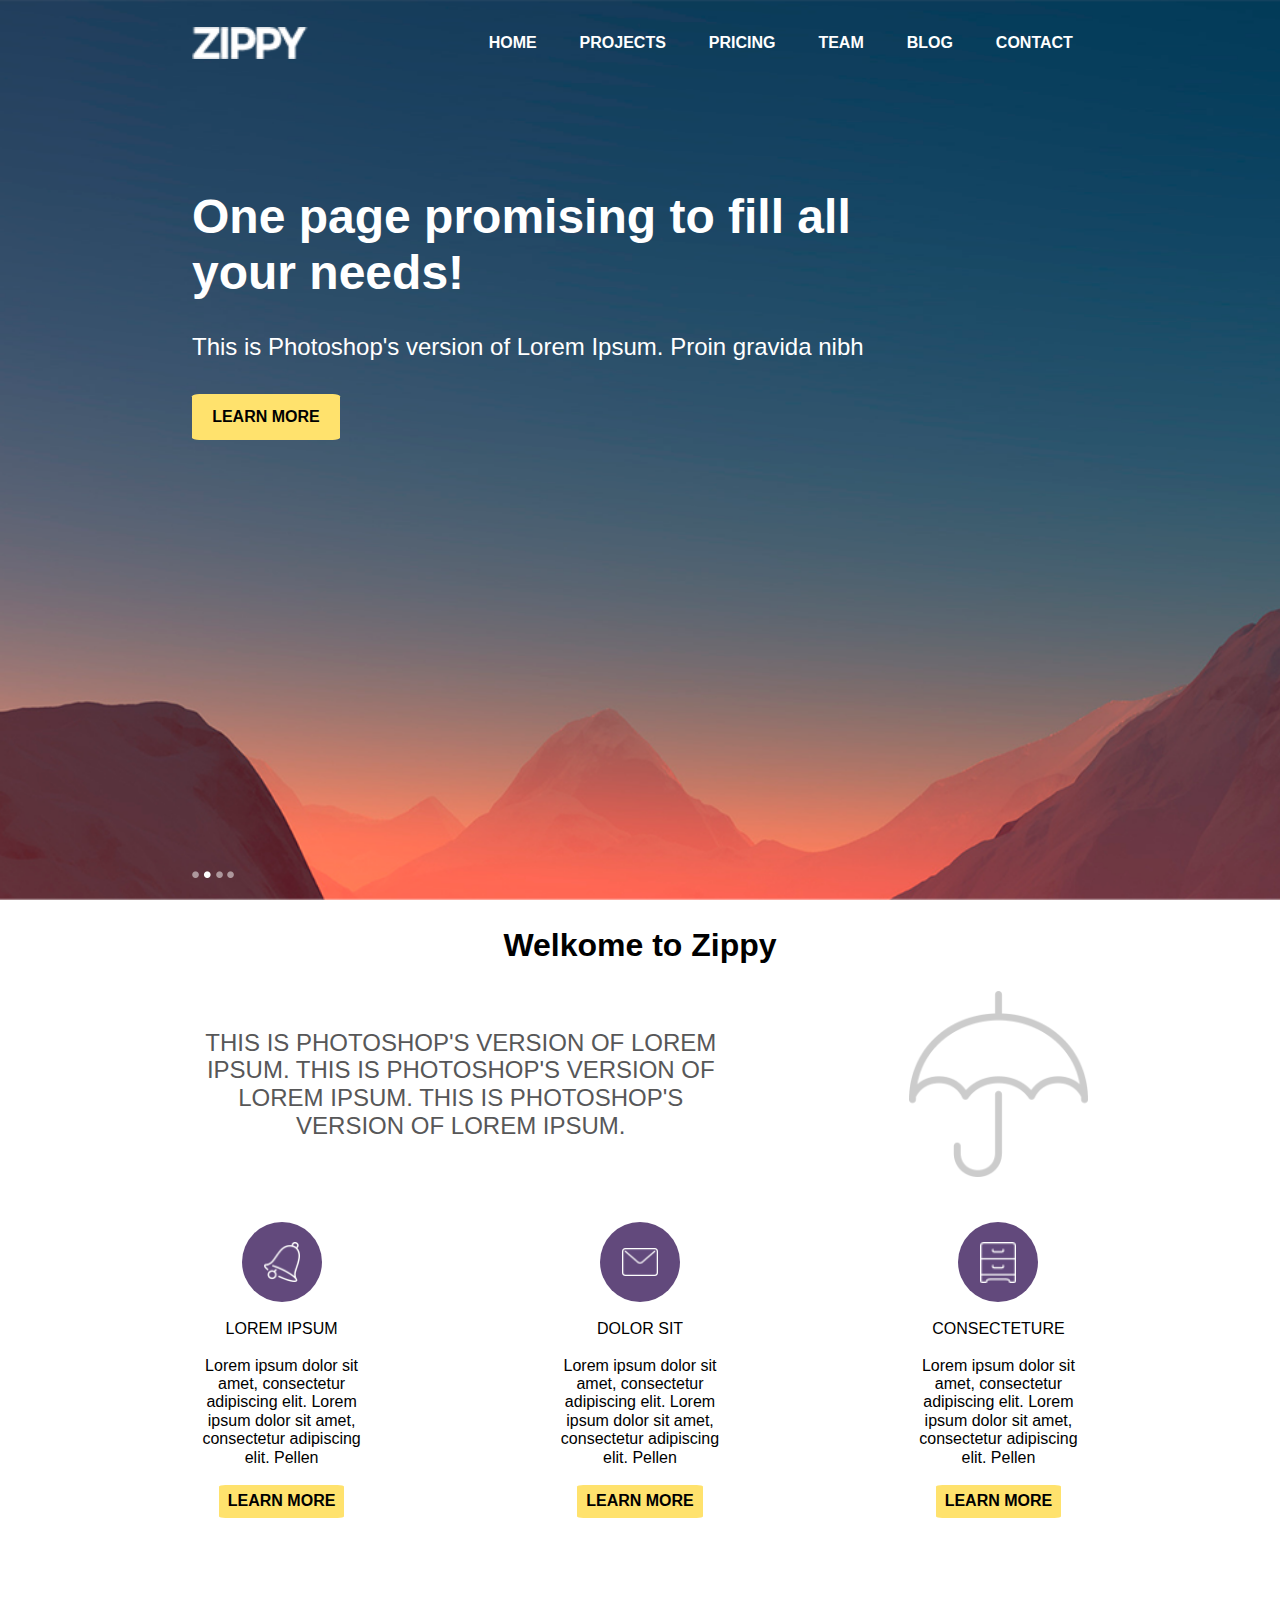
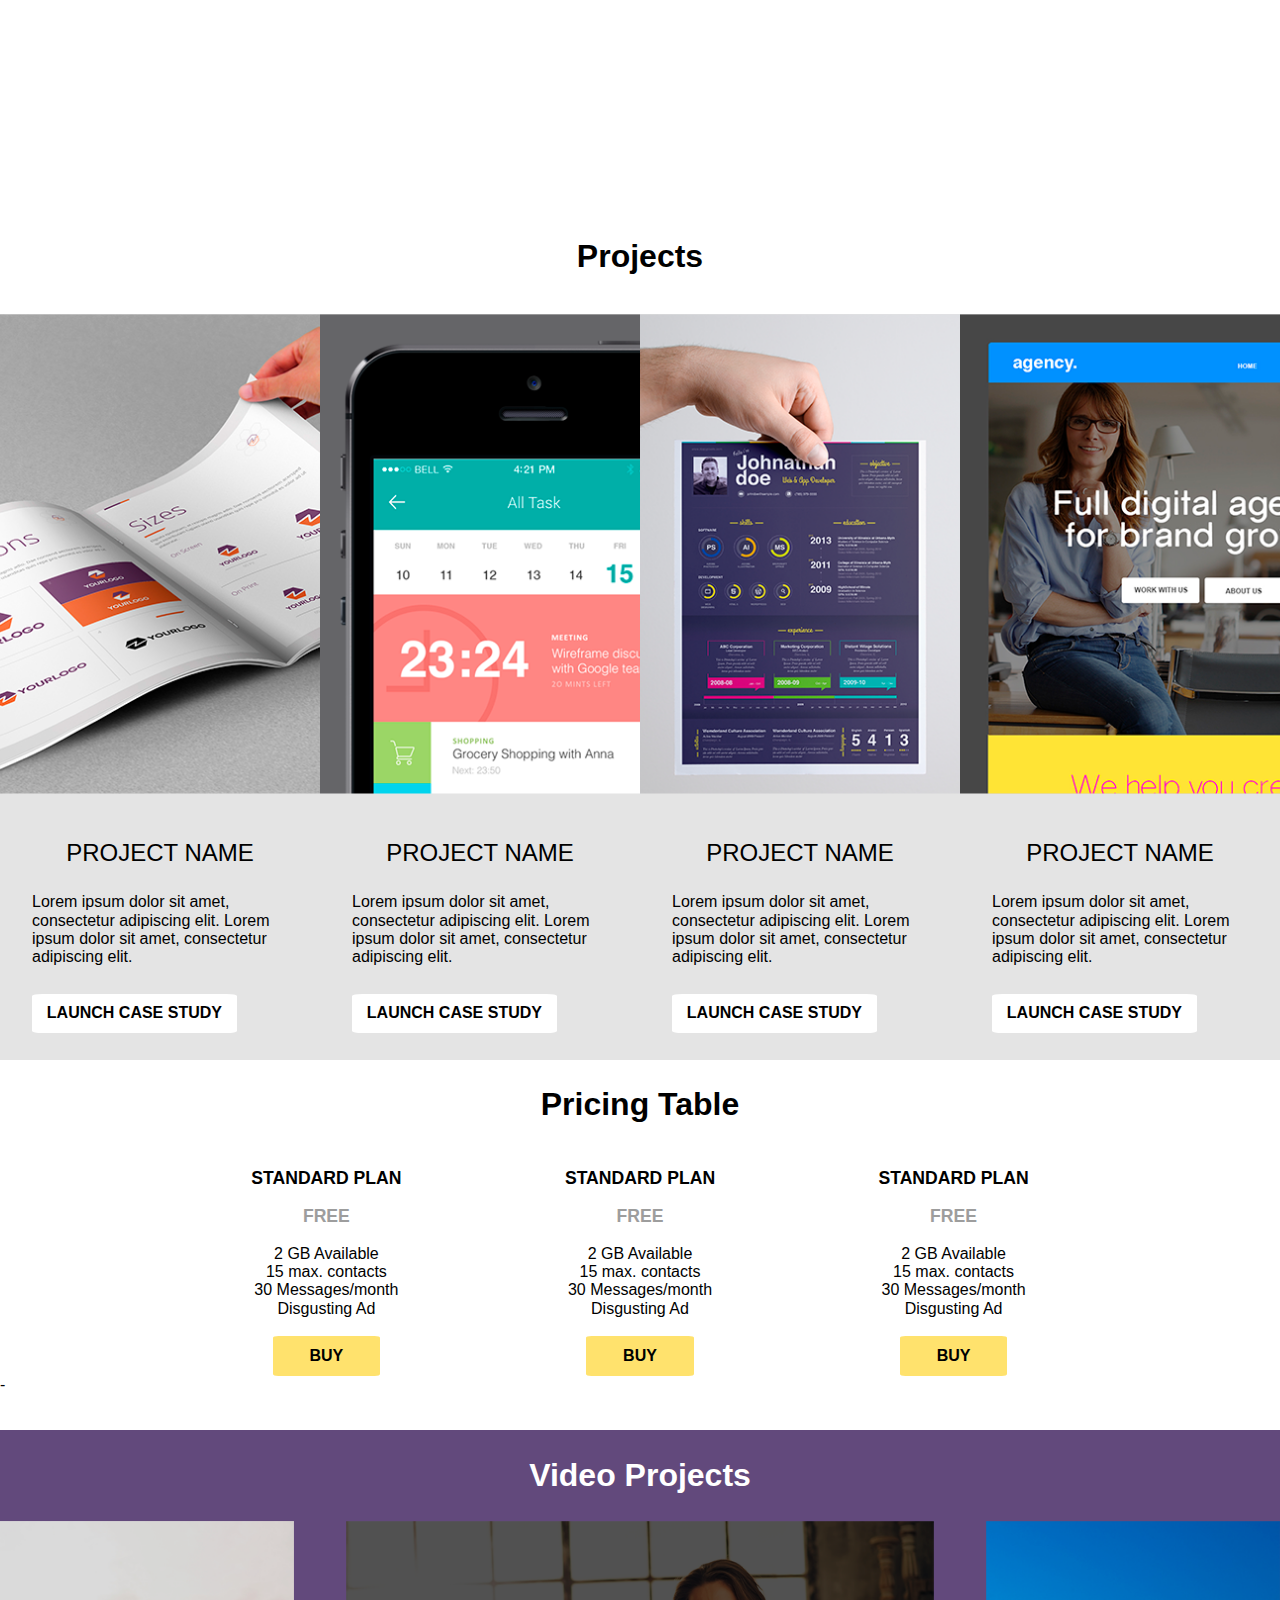
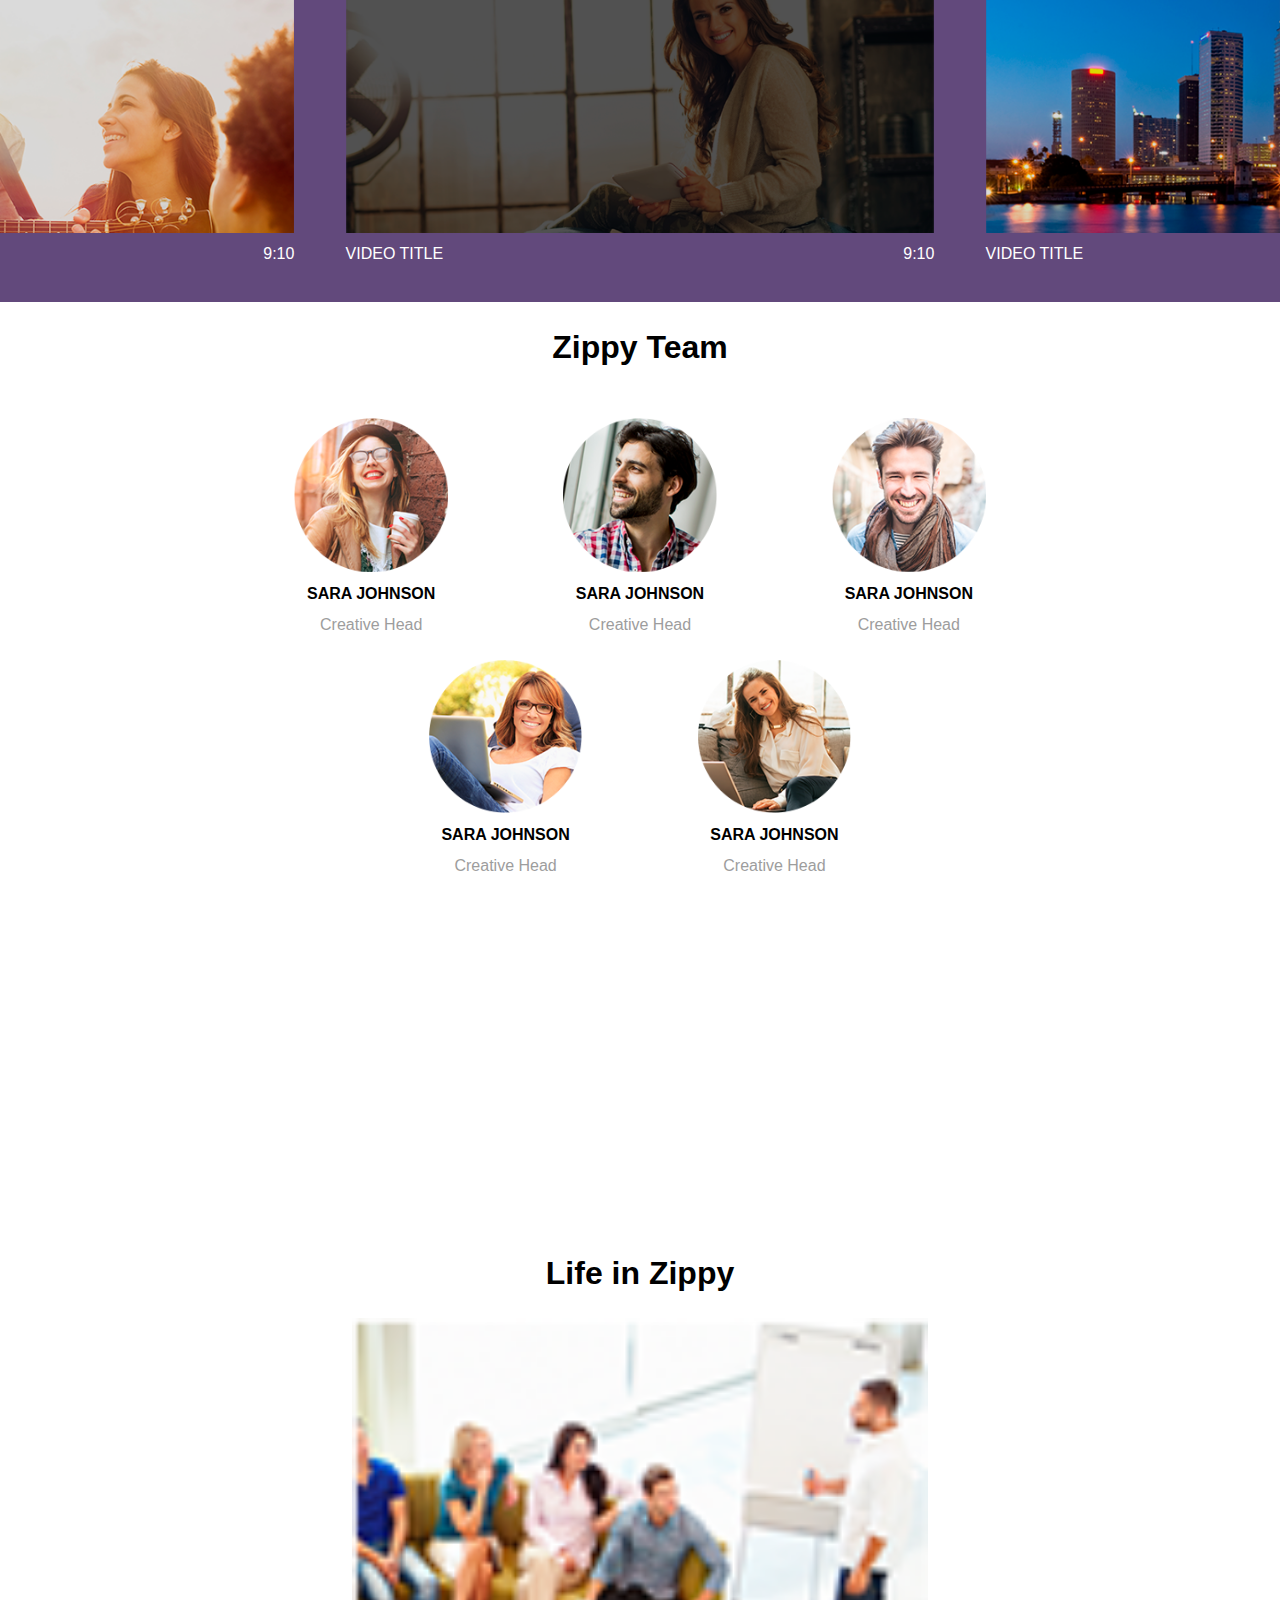
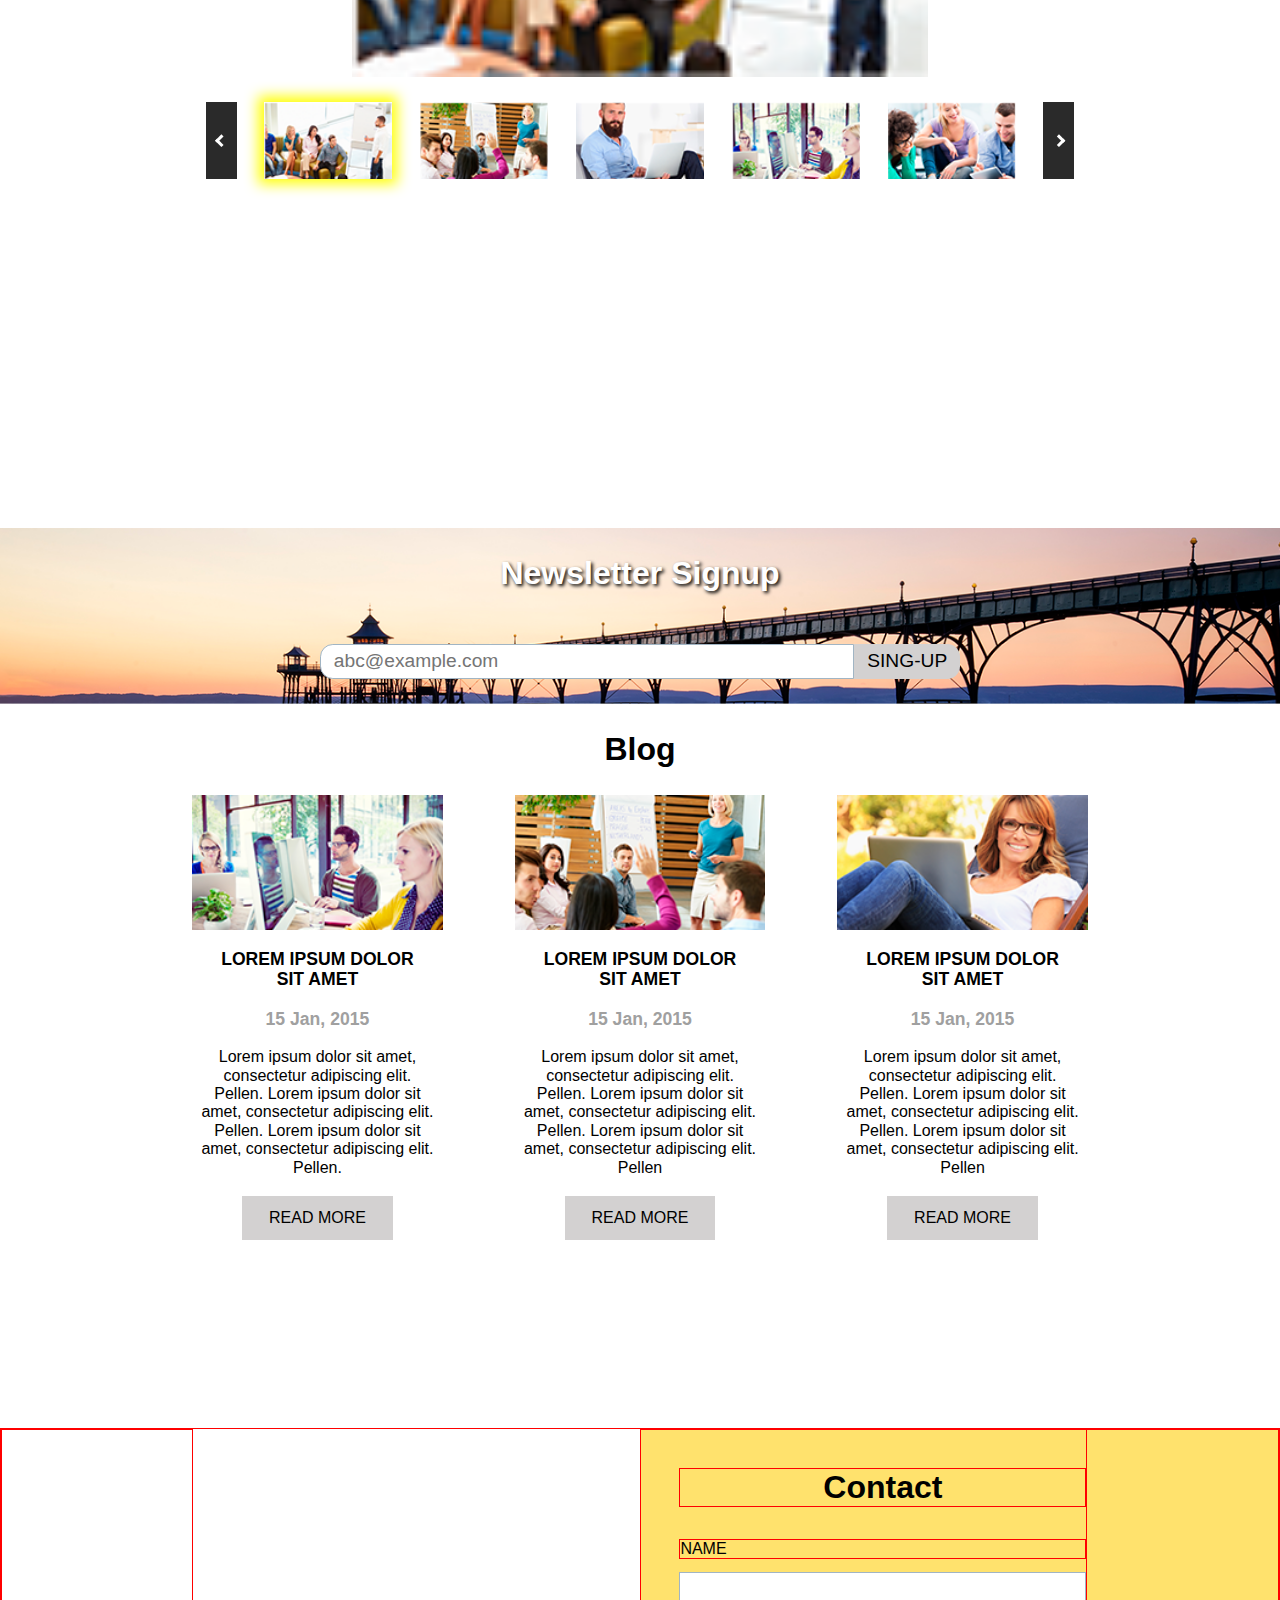
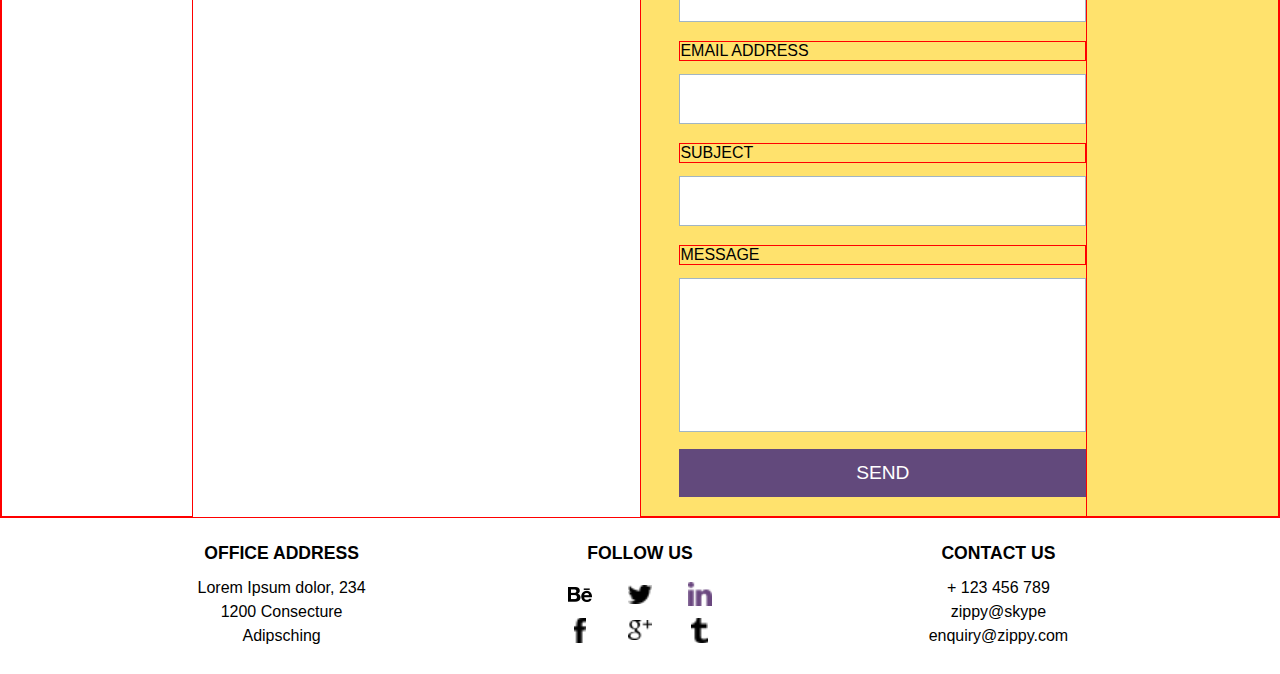
==== commit 1301c5b9: "Update index.html" ====
--- a/site/index.html
+++ b/site/index.html
@@ -336,8 +336,8 @@
 		</div>
 
 		<div class="contact">
-			<!-- <img src="./img/Map.png"> -->
-			<img src="">
+			<div class="imgMap">
+			</div>
 			<div class="formField">
 			</div>
 		 	<form class="feedBack">
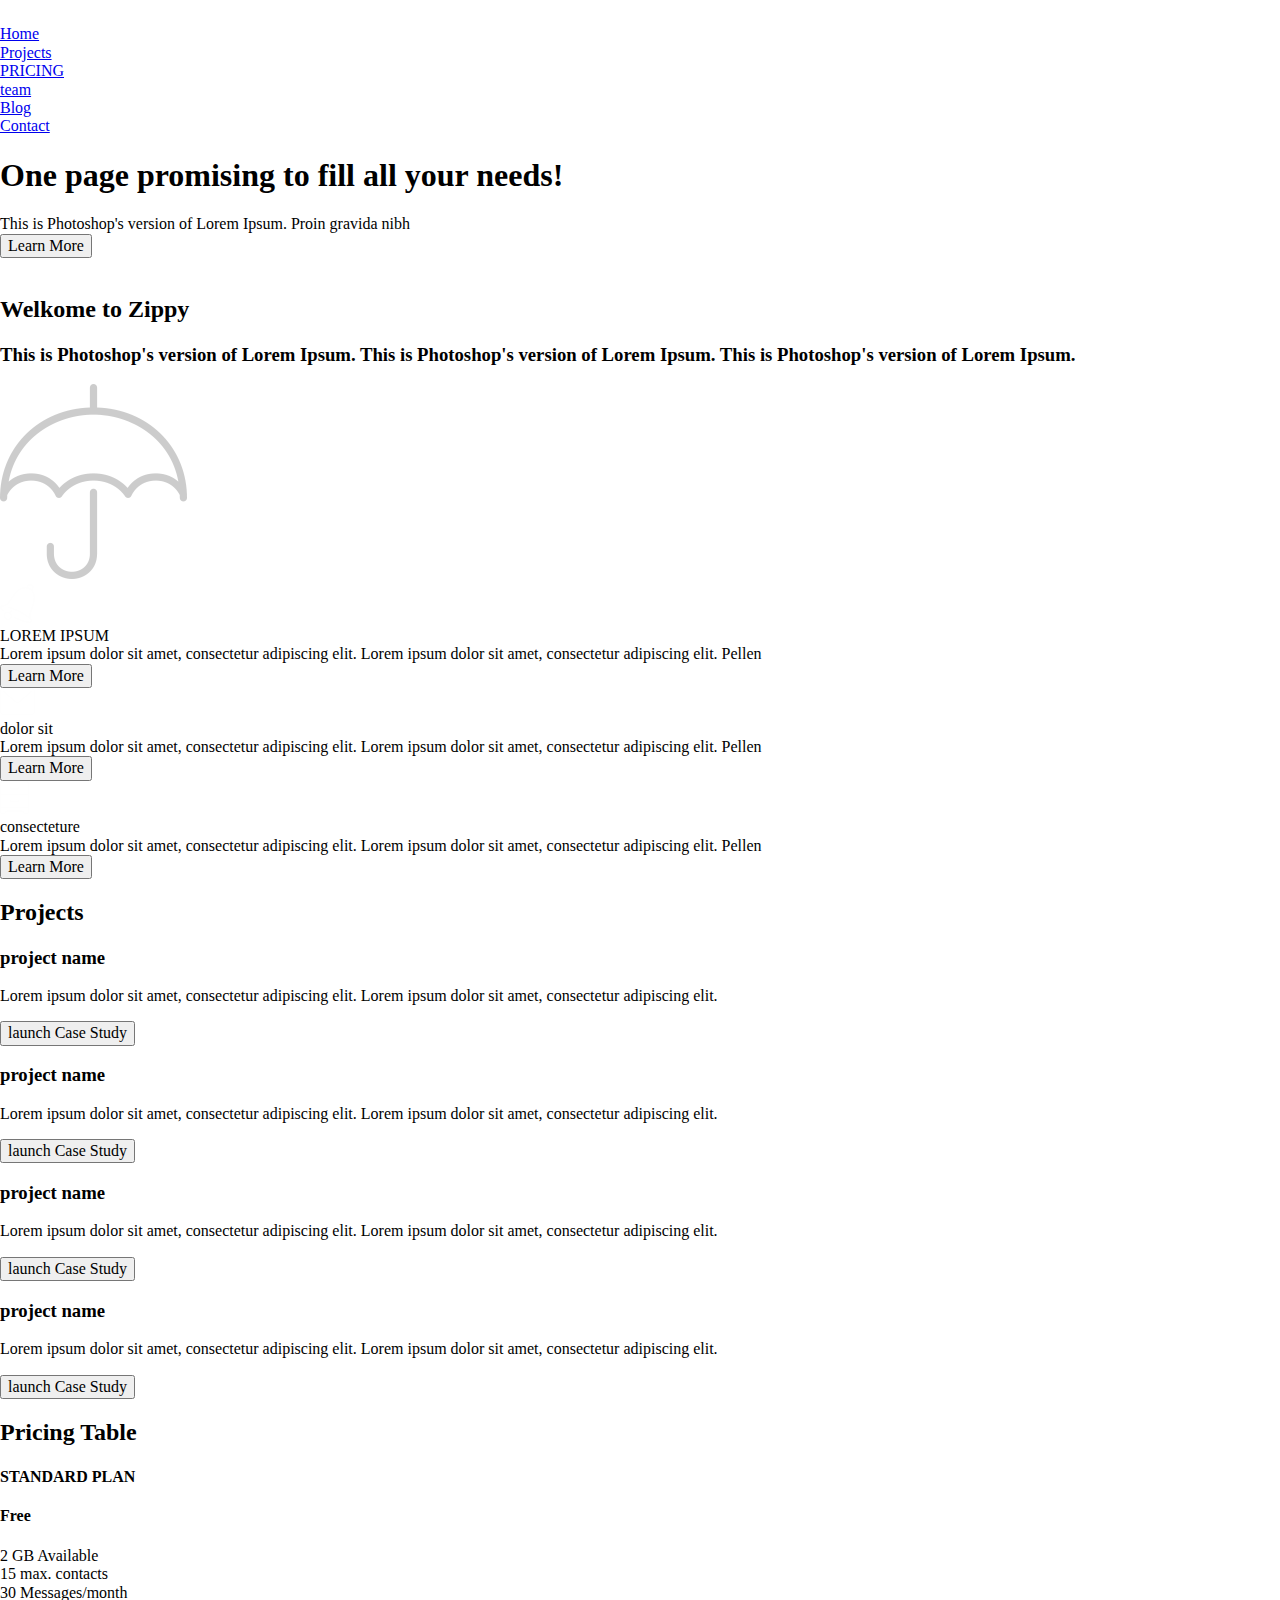
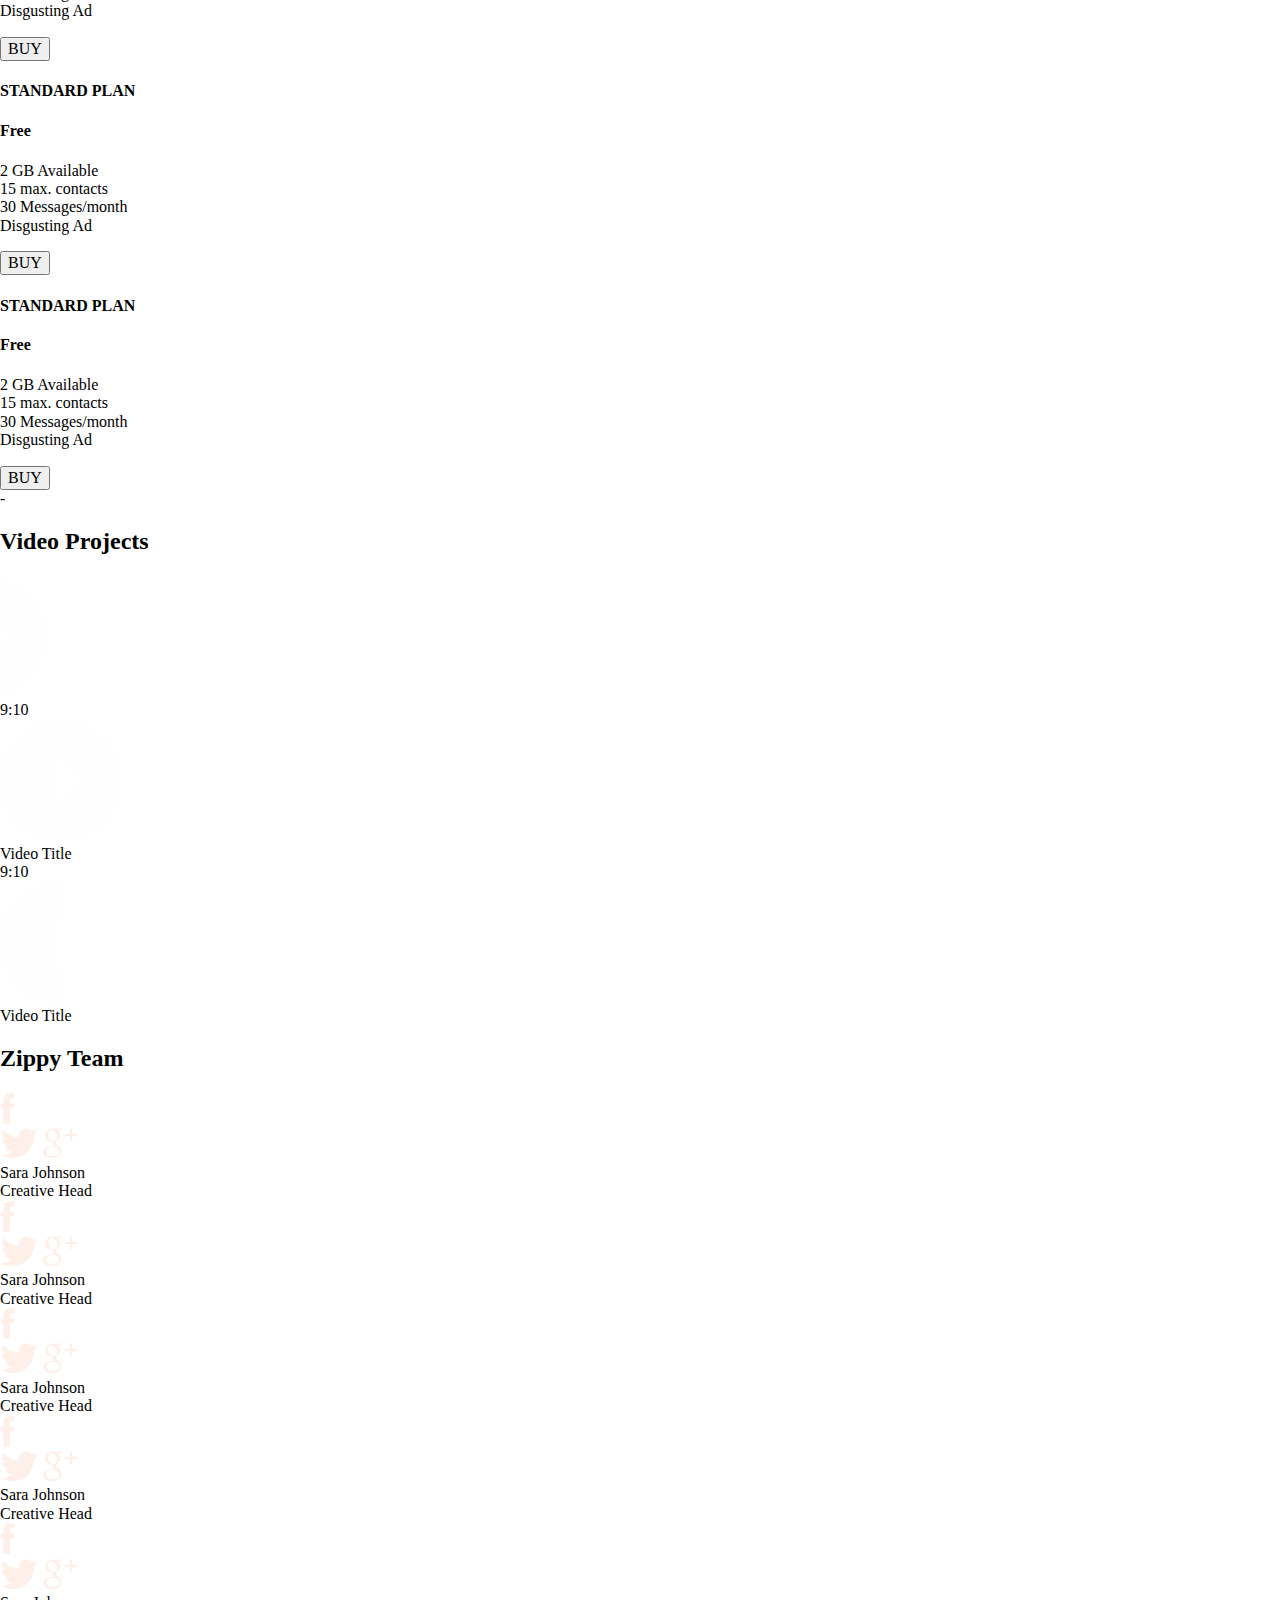
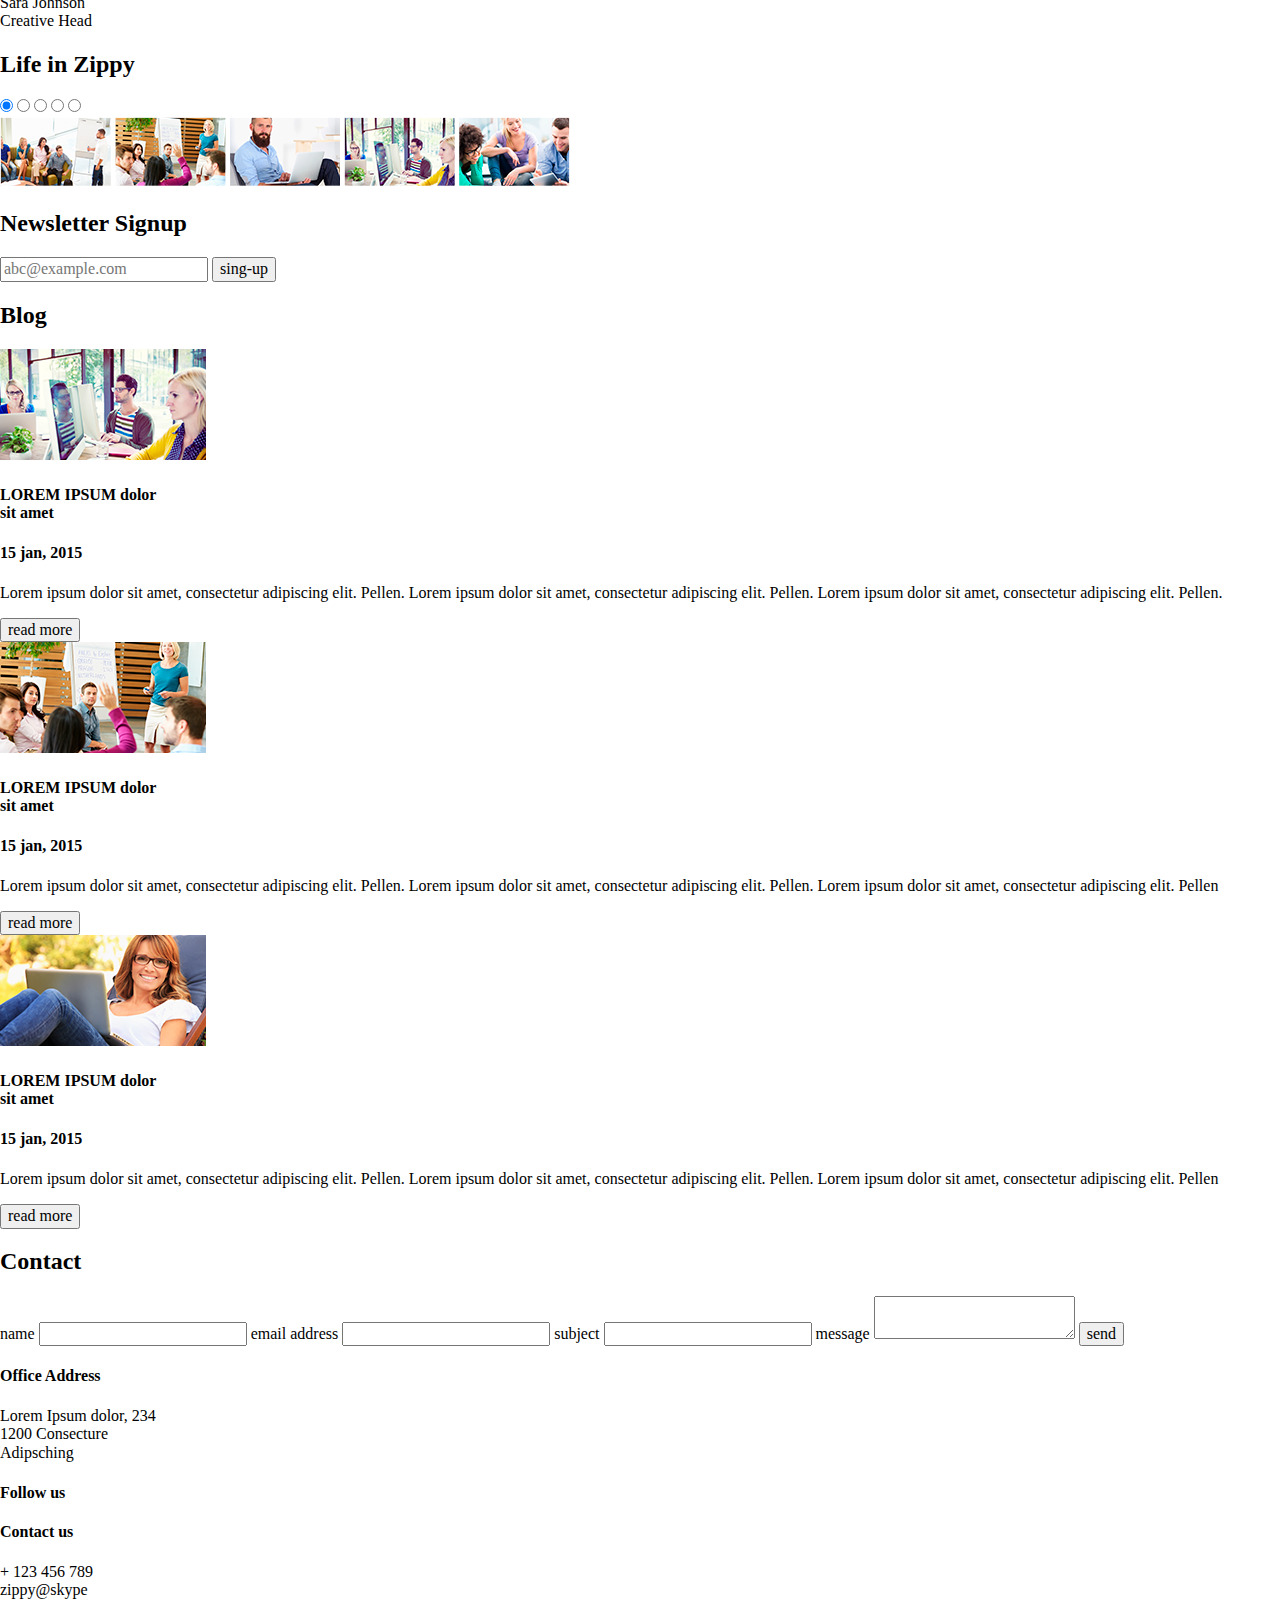
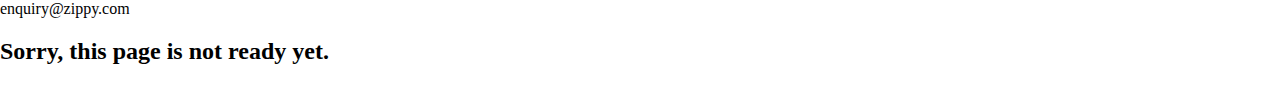
==== commit 22e26395: "Update index.html" ====
--- a/site/index.html
+++ b/site/index.html
@@ -2,7 +2,7 @@
 <html>
 	<head>
 		<link rel="stylesheet" type="text/css" href="normalize.css">
-		<link rel="stylesheet" type="text/css" href="style.css">
+		<link rel="stylesheet" type="text/css" href="style2.css">
 		<title></title>
 		<meta charset="UTF-8">
  		<meta name="viewport" content="width=device-width, initial-scale=1">
@@ -301,7 +301,7 @@
 					<h2>Newsletter Signup</h2>
 					<form class="signupForm">
 						<input type="e-mail" name="e-mail" required placeholder="abc@example.com"> 
-						<input type="submit" value="sing-up">
+						<input type="submit" value="sing-up" class="submit">
 					</form>
 				</div>
 			</div>
@@ -350,7 +350,7 @@
 		 		<input type="text" name="username">		 		
 		 		<label>message</label>
 				<textarea></textarea>
-		 		<input type="submit" name="send" value="send">					
+		 		<input type="submit" name="send" value="send" class="submit">					
 			</form>
 
 		</div>
@@ -388,5 +388,13 @@
 				</div>
 			</div>	
 		</footer>
+
+		<section>
+			<div class="block">
+				<div class="cancel"></div>
+				<h2>Sorry, this page is not ready yet.</h2>
+			</div>
+		</section>
+		<script src="script.js"></script>
 	</body>
 </html>
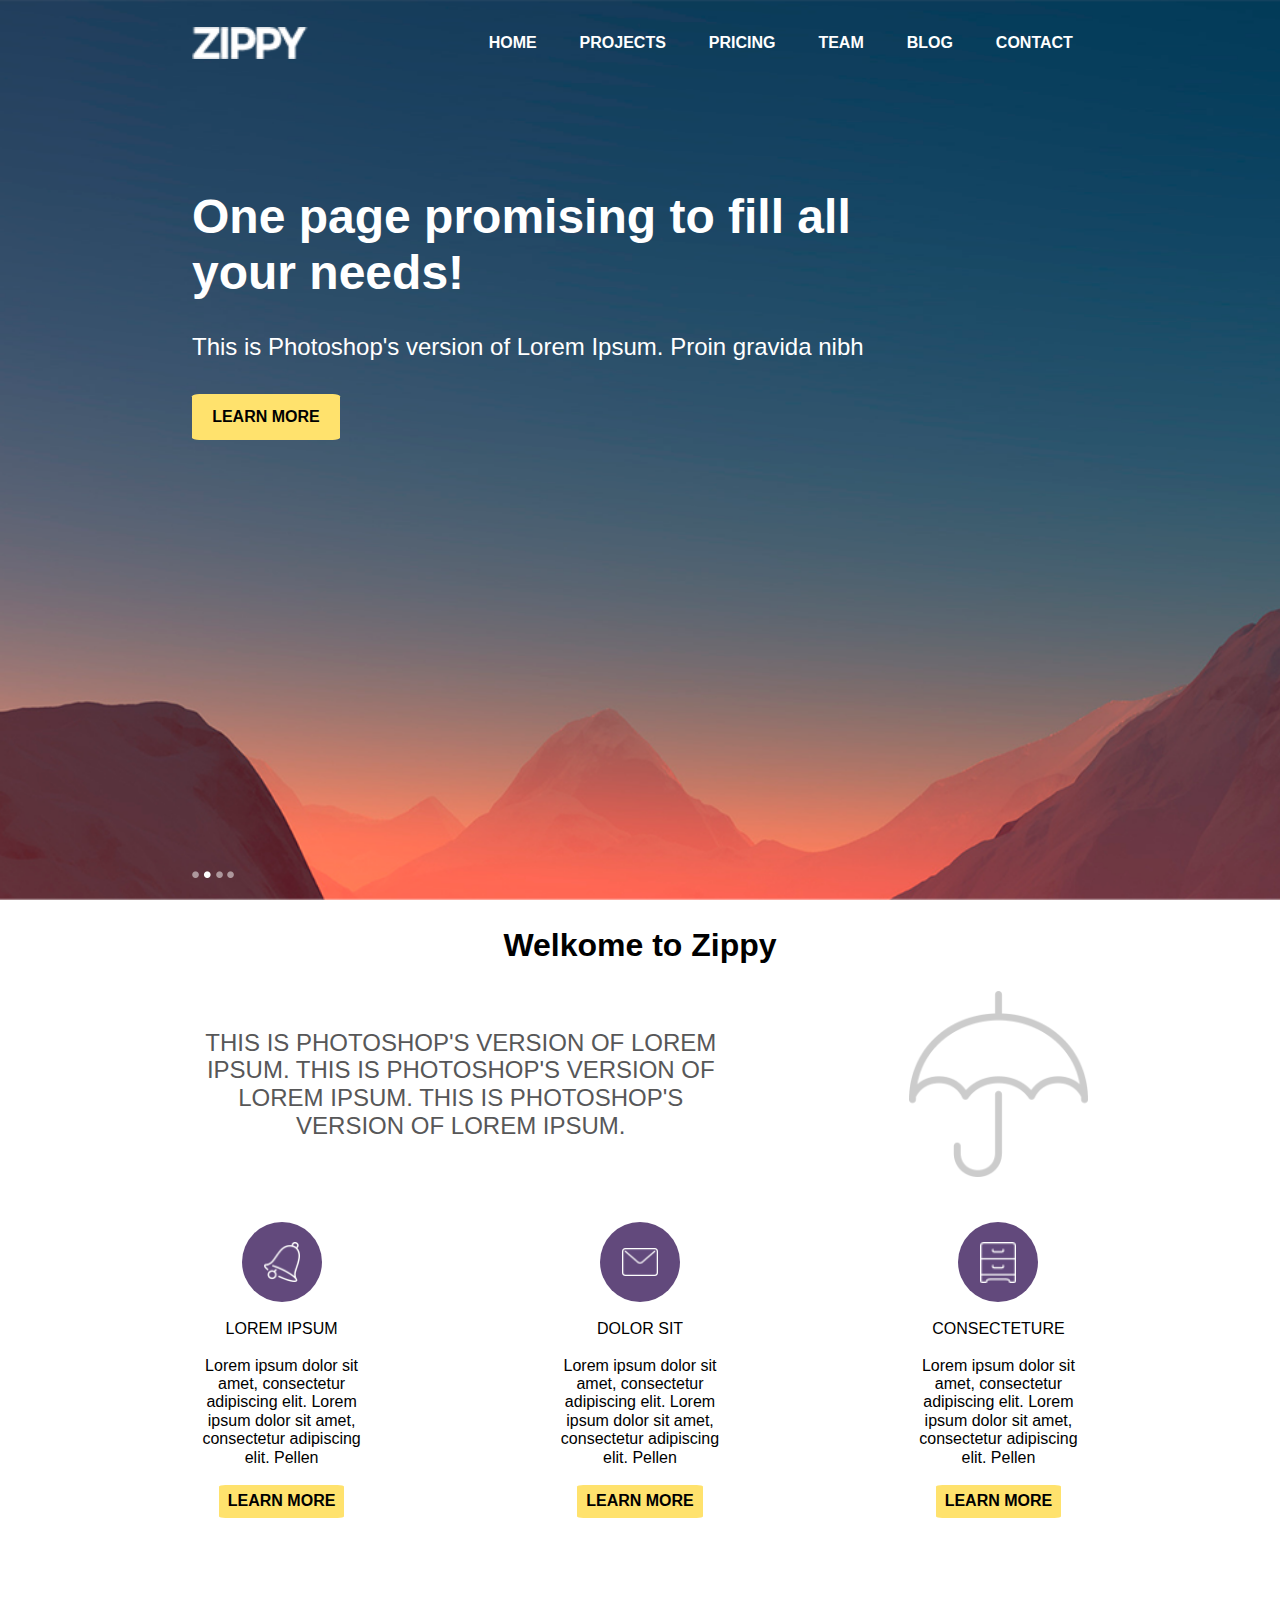
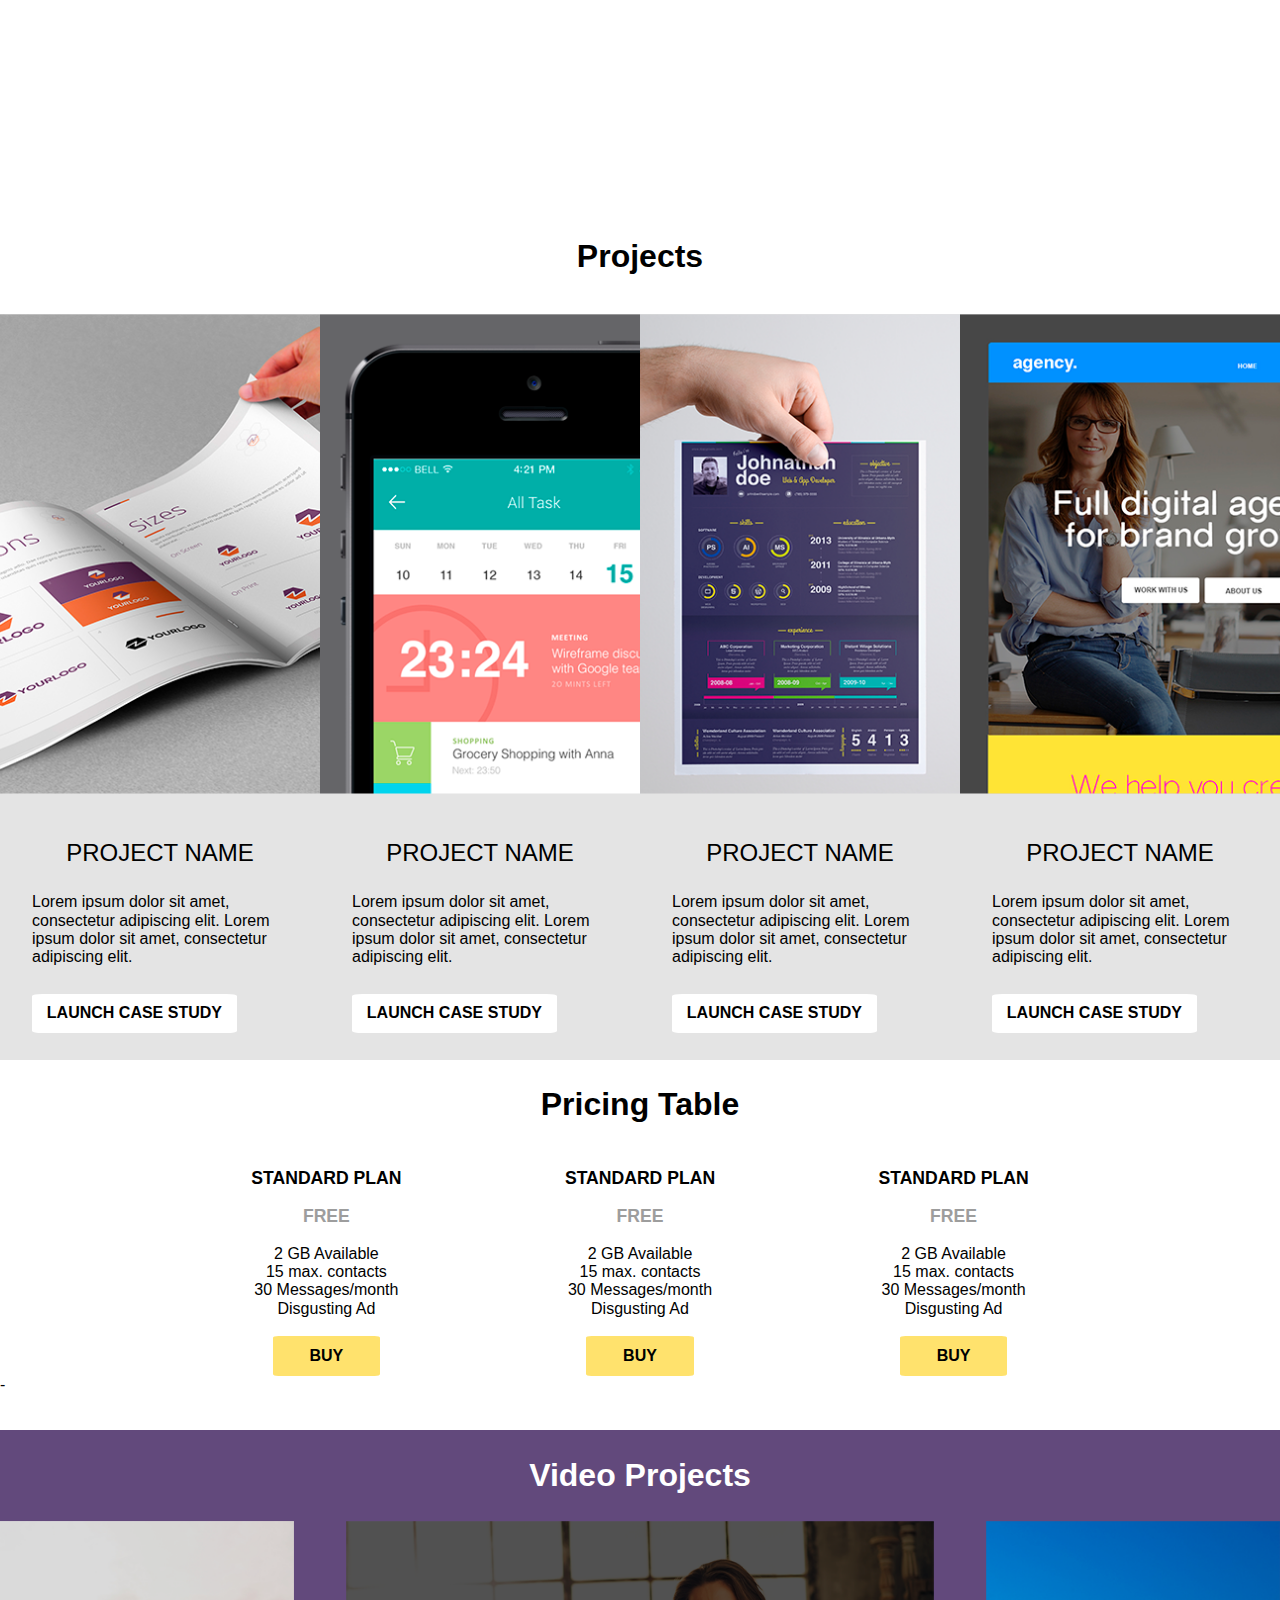
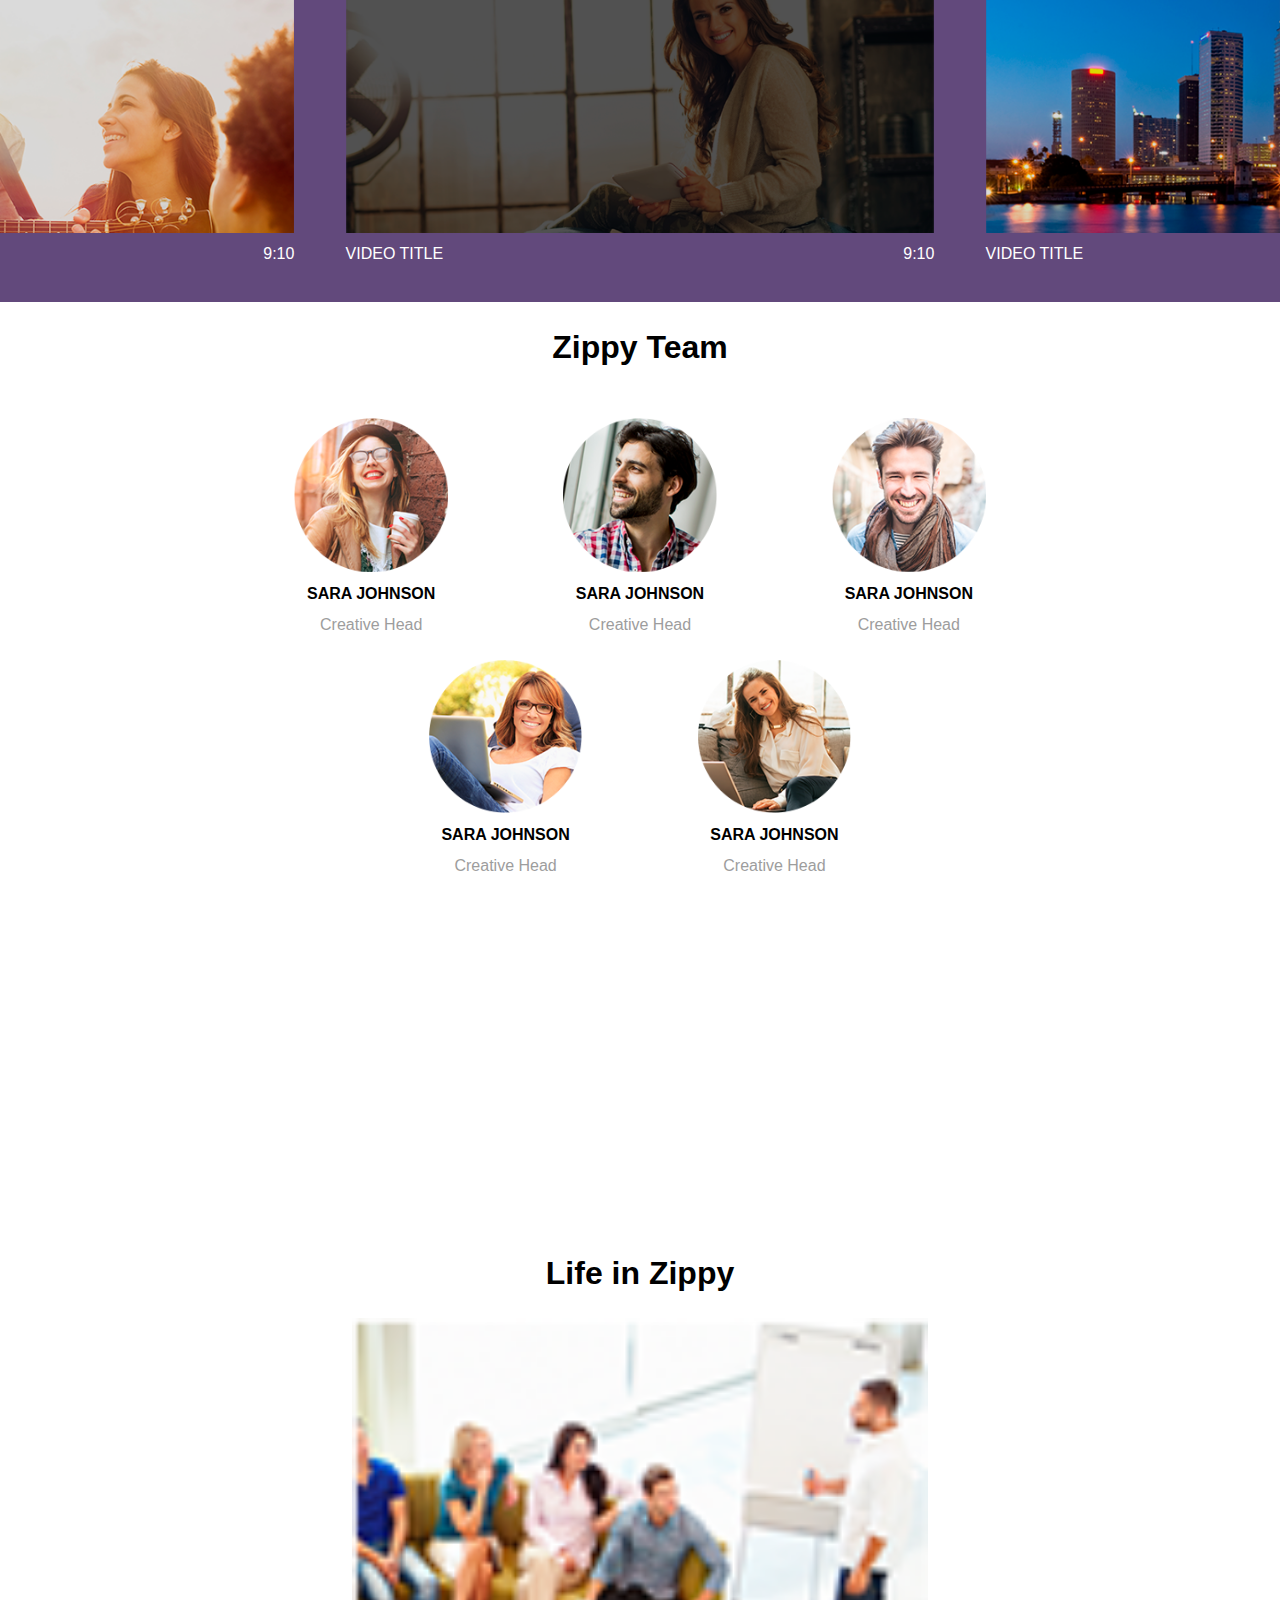
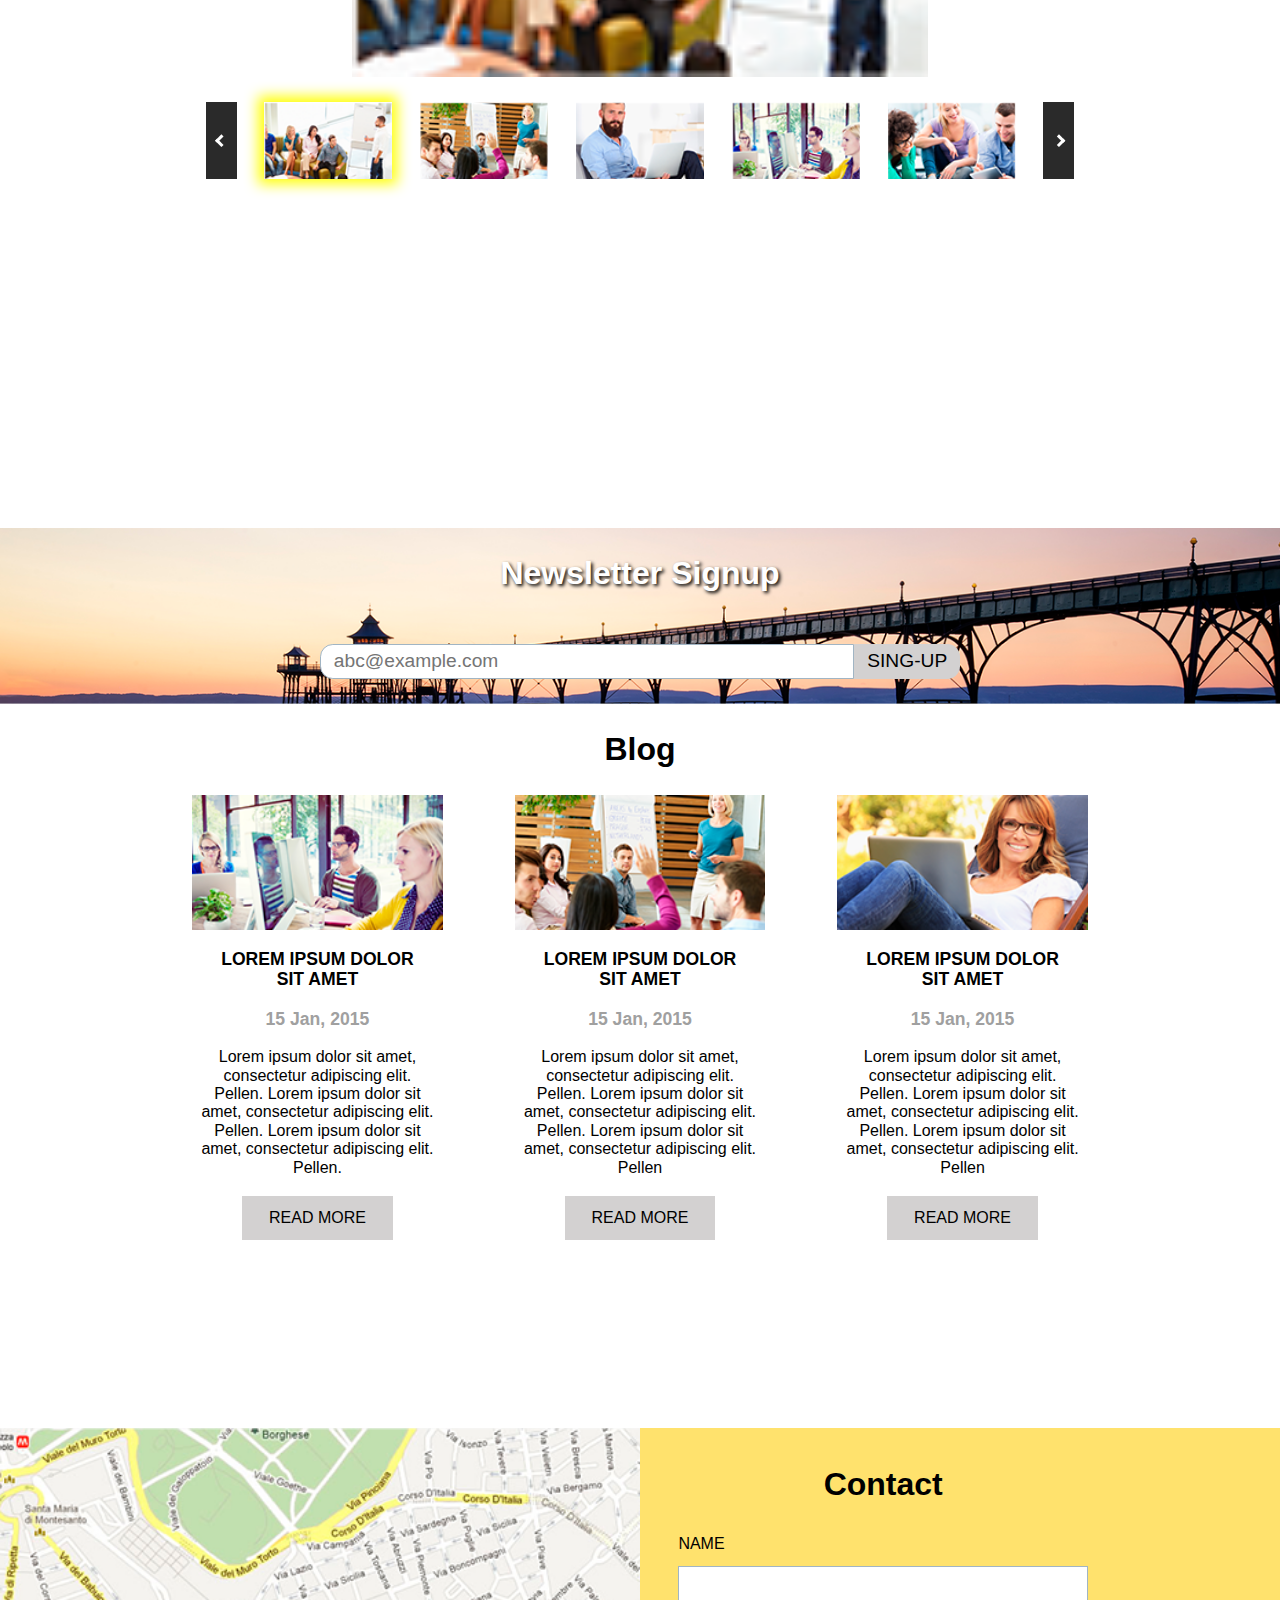
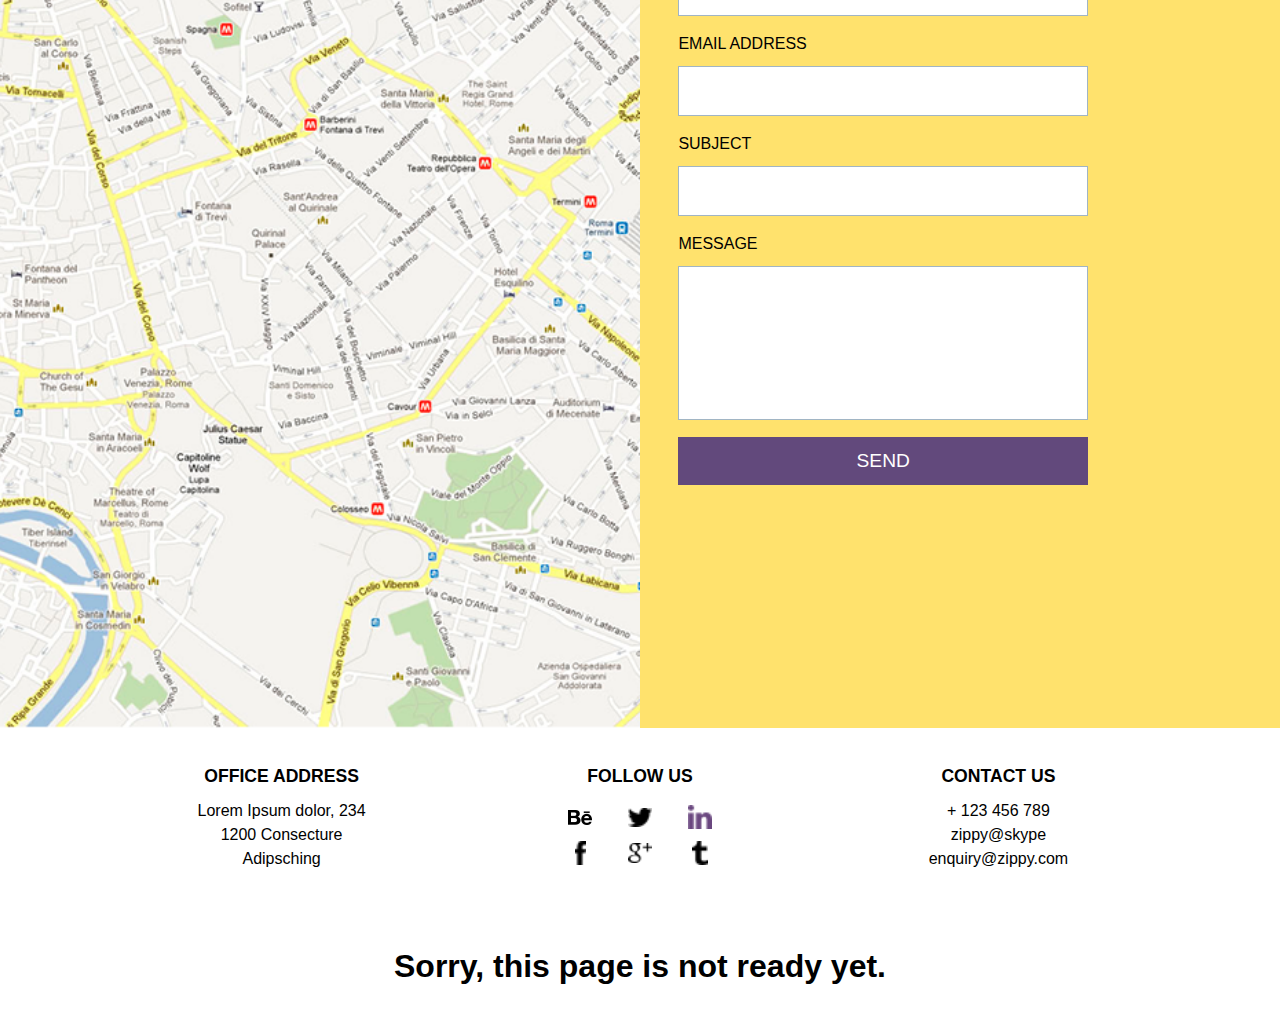
==== commit a1d1f35b: "Update index.html" ====
--- a/site/index.html
+++ b/site/index.html
@@ -2,7 +2,7 @@
 <html>
 	<head>
 		<link rel="stylesheet" type="text/css" href="normalize.css">
-		<link rel="stylesheet" type="text/css" href="style2.css">
+		<link rel="stylesheet" type="text/css" href="style.css">
 		<title></title>
 		<meta charset="UTF-8">
  		<meta name="viewport" content="width=device-width, initial-scale=1">
--- a/site/style.css
+++ b/site/style.css
@@ -0,0 +1,956 @@
+* {
+	margin: 0;
+	padding: 0;
+}
+
+body {
+	font-size: 16px;
+	font-family: Arial, sans-serif;
+}
+
+header {
+	display: flex;
+	justify-content: center;
+	background: url(./img/Image.png) no-repeat center top / cover;
+	color: white;
+}
+
+.container {
+	width: 70%;
+	display: flex;
+	flex-direction: column;
+}
+
+.LogoAndNav {
+	margin-top: 3%;
+	align-items: center;
+	display: flex;
+}
+
+.LogoAndNav img {
+	margin-right: 5%;
+	width: 13%;
+	height: auto;
+}
+
+nav {
+	max-width: 80%;
+	width: 70%;
+	margin-left: auto;
+	display: flex;
+	flex-wrap: wrap;
+	justify-content: space-around;
+}
+
+nav div {
+	margin-left: 1vw;
+	text-transform: uppercase;
+	font-weight: bold;
+}
+
+nav a {
+	color: white;
+	text-decoration: none;
+}
+
+nav a:hover {
+	color: #dec96b; 
+}
+
+.contentHeadline {
+	margin-top: 11%;
+	width: 75%;
+}
+
+h1 {
+	font-size: 3em;
+}
+
+.content {
+	margin-top: 5%;
+	font-size: 1.5em;
+}
+
+.buttons {
+	margin-top: 5%;
+}
+
+.LearnMore {
+	padding: 2% 3% 2% 3%;
+}
+
+.button {
+	font-size: 1em;
+	background: #ffe26d;
+	border-radius: 5%;
+	border: none;
+	text-transform: uppercase;
+	font-weight: bold;
+	cursor: pointer;
+}
+
+.extraStyle {
+	padding: 4% 5% 4% 5%;
+	white-space: normal; 
+}	
+
+.button:hover {
+	background: #62497c;
+	color: white;
+}
+
+input:active, input:focus {
+  	outline: none !important; 
+}
+
+input::-moz-focus-inner {
+  	border: 0 !important;
+}
+
+.points {
+	padding-top: 2%;
+	margin-top: auto;
+	margin-bottom: 2%;
+}
+
+.general {
+	display: flex;
+	justify-content: center;
+}
+
+.generalBottom {
+	padding-bottom: 2vw;
+}
+
+h2 {
+	margin-bottom: 3%;
+	font-size: 2em;
+	margin-top: 3%;
+	text-align: center;
+}
+
+.about {
+	width: 60%;
+	display: flex;
+	align-items: center;
+	color: #575758;
+}
+
+h3 {
+	text-align: center;
+	font-size: 1.5em;
+	text-transform: uppercase;
+	font-weight: normal;	
+}
+
+.aboutUmbrella {
+	display: flex;
+	align-items: center;
+	margin-bottom: 3vh;
+}
+
+.umbrella {
+	margin-left: auto;
+	width: 20%;
+	height: auto;
+}
+
+.fields {
+	display: flex;
+	justify-content: space-between;
+}
+
+.field {
+	align-items: center;
+	display: flex;
+	flex-direction: column;
+}
+
+.center img {
+	width: 45%;
+}
+
+.center {
+	margin-top: 10%;
+	margin-bottom: 2vh;
+	width: 80px;
+	height: 80px;
+	align-items: center;
+	justify-content: center;
+	background-color: #62497c;
+	display: flex;
+	border-radius: 50%;
+}
+
+.fieldHeadline {
+	margin-bottom: 2vh;
+	text-transform: uppercase;
+}
+
+.field {
+	width: 20%;
+}
+
+.field div:last-of-type {
+	margin-top: auto;
+	text-align: center;
+	margin-bottom: 2vh;
+}
+
+.field input {
+	margin-bottom: 2vh;
+}
+
+.moreThanContainer {
+	display: flex;
+	flex-direction: column;
+}
+
+.projectTables {
+	display: flex;
+}
+
+.project {
+	max-width: 25%;
+	background: #e4e4e4;
+}
+
+.img {
+	padding-top: 150%;
+}
+
+.img-1 {
+	background: url(./img/Project1.png) no-repeat center top / cover;
+}
+
+.img-2 {
+	background: url(./img/Project2.png) no-repeat center top / cover;
+}
+
+.img-3 {
+	background: url(./img/Project3.png) no-repeat center top / cover;
+}
+
+.img-4 {
+	background: url(./img/Project4.png) no-repeat center top / cover;
+}
+
+.contentProject {
+	margin-right: auto;
+	margin-left: auto;
+	width: 80%;
+	flex-direction: column;
+	display: flex;
+	margin-top: 5vh;
+}
+
+.contentProject p {
+	margin-top: 3vh;
+	margin-bottom: 3vh;
+}
+
+.text {
+	padding-right: 10%;
+}
+
+.contentProject input {
+	background: white;
+	width: 80%;
+	margin-bottom: 3vh;
+	white-space: normal; 
+	height: auto;
+}
+
+.project:hover  {
+	background: #ffe26d;
+}
+
+.project:hover  input{
+	background: #62497c;
+	color: white;
+}
+
+.pricingTables {
+	display: flex;
+}
+
+.pricing {
+	padding-bottom: 4vh;
+}
+.table {
+	width: 30%;
+	display: flex;
+	flex-direction: column;
+	align-items: center;
+}
+
+.fixMargin {
+	margin-right: auto;
+	margin-left: auto;
+}
+
+h4 {
+	text-align: center;
+	font-size: 1.1em;
+	text-transform: uppercase;
+}
+
+.table h4:last-of-type {
+	color: #9d9d9d;
+}
+
+.table > * {
+	margin-top: 2vh;
+}
+
+.table p {
+	text-align: center;
+}
+
+.table-2 {
+	margin-left: auto;	
+} 
+
+.table-3 {
+	margin-left: auto;
+}
+
+.table input {
+	width: 40%;
+	padding: 4% 5% 4% 5%;
+}
+
+.pricing .container,
+footer .container {
+	height: auto;
+}
+
+.pink {
+	background: #62497c;
+	color: white;
+	flex-direction: column;
+	align-items: center;
+}
+
+.pink .container {
+	height: 20%;
+}
+
+.videos {
+	justify-content: space-between;
+	display: flex;
+	width: 100%;
+	padding-bottom: 3%;
+}
+
+.video {
+	width: 23%;
+}
+
+.video-2 {
+	width: 46%;
+}
+
+.preview img {
+	width: auto;
+	height: calc(100vw / 10);
+}
+
+.preview {
+	display: flex;
+	padding-top: 7vw;
+	padding-bottom: 7vw;
+}
+
+.video-2 .preview {
+	justify-content: center;
+}
+
+.video-3 .preview {
+	justify-content: flex-end;
+}
+
+.preview img {
+	visibility: hidden;
+}
+
+.test:hover img {
+	visibility: visible;
+}
+
+.test:hover .preview {
+	background: rgba(0, 0, 0, .5);
+}
+
+.video-1 .test {
+	background: url(./img/VideoImage1.png) no-repeat center top / cover;
+}
+
+.video-2 .test {
+	background: url(./img/VideoImage2.png) no-repeat center top / cover;
+}
+
+.video-3 .test {
+	background: url(./img/VideoImage3.png) no-repeat center top / cover;
+}
+
+.info {
+	text-transform: uppercase;
+	margin-top: 1vw;
+	display: flex;
+}
+
+.info .time {
+	margin-left: auto;
+}
+
+.team {
+	display: flex;
+	justify-content: safe center;
+	flex-wrap: wrap
+}
+
+.area {
+	padding-top: 1vw;
+	display: flex;
+	flex-direction: column;
+	width: 30%;
+	align-items: center;
+}
+
+.area .avatar,
+.area .name,
+.area .position {
+	margin-top: 1vw;
+}
+
+.avatar1 {
+	background: url(./img/team1.png) no-repeat center top / cover;
+}
+
+.avatar2 {
+	background: url(./img/team2.png) no-repeat center top / cover;
+}
+
+.avatar3 {
+	background: url(./img/team3.png) no-repeat center top / cover;
+}
+
+.avatar4 {
+	background: url(./img/team4.png) no-repeat center top / cover;
+}
+
+.avatar5 {
+	background: url(./img/team5.png) no-repeat center top / cover;
+}
+
+.avatar {
+	width: 12vw;
+	height: 12vw;
+}
+
+.shadow {
+	display: none;
+}
+
+.avatar:hover .shadow,
+.avatar:focus .shadow { 
+	cursor: pointer;
+	border-radius: 50%;
+	background: rgba(107, 88, 130, .7);
+	width: 100%;
+	height: 100%;
+	align-items: center;
+	display: flex;
+}
+
+.shadow a:hover img,
+.shadow a:focus img { 
+	filter: hue-rotate(180deg) saturate(200%);
+}
+
+.row {
+	justify-content: space-around;
+	display: flex;
+	width: 100%;
+	max-height: 25%;
+}
+
+.row a {
+	justify-content: center;
+	width: 25%;
+	display: flex;
+}
+
+.facebook {
+	display: flex;
+	width: 25%;
+	justify-content: center;
+}
+
+.facebook a {
+	width: 40%;
+}
+
+.row a img {
+	max-width: 100%;
+	max-height: 100%;
+}
+
+.area .name {
+	text-transform: uppercase;
+	font-weight: bold;
+}
+
+.area .position {
+	color: #9d9d9d;
+}
+
+.slider {
+	padding-bottom: 3vw;
+}
+
+.slider input {
+	display: none;
+}
+
+.slides {
+	justify-content: center;
+	display: flex;
+}
+
+.sliders-controls {
+	margin-top: 2vw;
+	display: flex;
+	justify-content: space-around;
+}
+
+
+label[for="but-1"] {
+	background-image: url(img/galleryImage1.png);
+}
+
+label[for="but-2"] {
+	background-image: url(img/galleryImage2.png);
+}
+
+label[for="but-3"] {
+	background-image: url(img/galleryImage3.png);
+}
+
+label[for="but-4"] {
+	background-image: url(img/galleryImage4.png);
+}
+
+label[for="but-5"] {
+	background-image: url(img/galleryImage5.png);
+}
+
+.sliders-controls label {
+	display: inline-block;
+	box-sizing: border-box;
+	width: 10vw;
+	height: 6vw;
+	cursor: pointer;
+	background-size: cover; 
+}
+
+.slider img {
+	display: none;
+}
+
+#but-1:checked ~ .sliders-controls label[for="but-1"],
+#but-2:checked ~ .sliders-controls label[for="but-2"],
+#but-3:checked ~ .sliders-controls label[for="but-3"],
+#but-4:checked ~ .sliders-controls label[for="but-4"],
+#but-5:checked ~ .sliders-controls label[for="but-5"] {
+	box-shadow: 0 0 1vw 0.5vw rgba(255, 255, 5, 1);
+}
+
+#but-1:checked ~ .slides .firstPhoto,
+#but-2:checked ~ .slides .secondPhoto,
+#but-3:checked ~ .slides .thirdPhoto,
+#but-4:checked ~ .slides .forthPhoto,
+#but-5:checked ~ .slides .fifthPhoto {
+	display: flex;
+	height: 28vw;
+}
+
+.sliders-controls a {
+	justify-content: center;
+	align-items: center;
+	display: flex;
+	width: 2.4vw;
+	background: #2a2a2a;
+}
+
+.sliders-controls a::after {
+	color: white;
+	content: "";
+	width: 0.5vw;
+	height: 0.5vw;
+	border-style: white transparent transparent white;
+	border-width: 0.3vw 0 0 0.3vw;
+	border-style: solid;
+	transform: rotate(-45deg);
+}
+
+.sliders-controls .arrowLeft::after {
+	transform: rotate(135deg);
+}
+
+.sliders-controls a:hover {
+	background: #62497c;
+}
+
+* {
+	transition-delay: 0.1s;
+}
+
+.fullHeight {
+	flex-direction: column;
+	align-items: center;
+}
+
+.fullHeight .signup {
+	width: 100%;
+	background-size: cover;
+	display: flex;
+	justify-content: center;
+	align-items: center;
+	background-image: url(img/Newsletter.png);
+	background-position: 0 bottom;
+	color: white;
+	margin-bottom: auto;
+	text-shadow: 0.15vw 0.15vw 0.3vw black;
+}
+
+.signup .container {
+	height: auto;
+}
+
+.signup input[name="e-mail"] {
+	border: solid 1px #a1b5c4;
+	box-sizing: border-box;
+	flex-grow: 1;
+	flex-shrink: 2;
+	padding-left: 1vw;
+	padding-right: 1vw;
+}
+
+.signup input[name="e-mail"]:focus {
+	border: 1px solid rgb(0, 174, 255);
+}
+
+.signup input[name="e-mail"]:hover {
+	box-shadow: 0 0 6px rgba(0, 174, 255, .6);
+}
+
+.signup input[value="sing-up"] {
+	text-transform: uppercase;
+	padding: 0.5vw 1vw 0.5vw 1vw;
+	border: none;
+	background: #d3d1d1;
+}
+
+.signup input[name="e-mail"] {
+	border-radius: 1vw 0 0 1vw;
+}
+
+.signup input[value="sing-up"] {
+	border-radius: 0 1vw 1vw 0;
+}
+
+input[type="submit"], 
+button {
+	cursor: pointer;
+}
+
+.signup input {
+	font-size: 1.2em;
+}
+
+.signup input[value="sing-up"]:hover {
+	background: #62497c;
+	color: white;
+}
+
+.articles {
+	display: flex;
+	justify-content: space-between;
+}
+
+.article {
+	width: 28%;
+	display: flex;
+	flex-direction: column;
+	padding-bottom: 1.5vw;
+}
+
+.article img {
+	width: 100%;
+}
+
+.article *:not(button) {
+	margin-bottom: 1.5vw;
+}
+
+.article button {
+	margin-top: auto;
+	text-transform: uppercase;
+	box-sizing: border-box;
+	padding: 1vw 1.5vw 1vw 1.5vw;
+	border: none;
+	outline: none;
+	margin-right: 20%;
+	margin-left: 20%;
+	background: #d3d1d1;
+}
+
+.article button:hover {
+	background: #ffe26d;
+}
+
+.signupForm {
+	box-sizing: border-box;
+	margin: 2vw 0 2vw 0;
+	display: flex;
+	padding: 0 10vw 0 10vw;
+}
+
+.article p {
+	text-align: center;
+	margin-left: 3%;
+	margin-right: 3%;
+}
+
+.gray {
+	text-transform: capitalize;
+	color: #a0a0a0;
+}
+
+.contact  {
+	display: grid;
+	grid-template-columns: 15% 35% 35% 15%;
+}
+
+.contact  .imgMap {
+	width: 100%;
+	height: 100%;
+	background: url(./img/Map.png) no-repeat center top / cover;	
+	z-index: 2;
+	grid-column-start: 1;
+	grid-column-end: 3; 
+	grid-row-start: 1;
+	grid-row-end: 2;
+}
+
+.formField {
+	z-index: 1;
+	background: #ffe26d;
+	grid-column-start: 3;
+	grid-column-end: 5; 
+	grid-row-start: 1;
+	grid-row-end: 2;
+}
+
+.feedBack {
+	padding-left: 3vw;
+	z-index: 2;
+	grid-column-start: 3;
+	grid-column-end: 4; 
+	grid-row-start: 1;
+	grid-row-end: 2;
+}
+
+.contact h2 {
+	margin-top: 3vw;
+	margin-bottom: 2.5vw;
+}
+
+.feedBack label {
+	display: block;
+	text-transform: uppercase;
+}
+
+.contact input {
+	display: block;
+	margin-top: 1vw;
+	margin-bottom: 1.5vw;
+	width: 100%;
+	font-size: 1.2em;
+	box-sizing: border-box;
+}
+
+.contact input {
+	padding: 1vw 1.5vw 1vw 1.5vw;
+}
+
+.contact textarea {
+	margin-top: 1vw;
+	width: 100%;
+	padding: 1vw 1.5vw 1vw 1.5vw;
+	box-sizing: border-box;
+	resize: none;
+	height: 12vw;
+}
+
+.feedBack input[type="submit"] {
+	background: #62497c;
+	color: white;
+	border: none;
+	text-transform: uppercase;
+}
+
+.feedBack input[type="text"], 
+.feedBack textarea {
+	border: solid 1px #a1b5c4;
+	box-sizing: border-box;
+}
+
+.feedBack input[type="text"]:focus, 
+.feedBack textarea:focus {
+	border: 1px solid rgb(0, 174, 255);
+}
+
+.feedBack input[type="text"]:hover, 
+.feedBack textarea:hover {
+	box-shadow: 0 0 6px rgba(0, 174, 255, .6);
+	outline: none;
+}
+
+footer {
+	display: flex;
+	justify-content: center;
+}
+
+.attributes {
+	margin-top: 3vw;
+	margin-bottom: 3vw;
+	display: flex;
+	justify-content: space-between;
+}
+
+.attributes > div {
+	min-width: 20%;
+	max-width: 50%;
+	display: flex;
+	flex-direction: column;
+}
+
+.attributes h4 {
+	margin-bottom: 1vw;
+}
+
+.attributes p {
+	justify-content: center;
+	display: flex;
+	flex-grow: 1;
+}
+
+.attributes span {
+	text-align: center;
+}
+
+.follow  > div {
+	display: flex;
+	justify-content: space-around;
+	vertical-align: middle;
+	flex-direction: column;
+	flex-grow: 1;
+}
+
+.icons {
+	display: flex;
+	justify-content: space-around;
+}
+
+.attributes p {
+	line-height: 1.5;
+}
+
+.icons a {
+	display: block;
+	width: 1.9vw;
+	height: 1.9vw;
+	background-size: contain;
+}
+
+.behanceIcon {
+	background: url(img/behanceIcon.png) center no-repeat;
+}
+
+.twitterIcon {
+	background: url(img/twitterIcon.png) center no-repeat;
+}
+
+.linkediinIcon {
+	background: url(img/linkediinIcon.png) center no-repeat;
+}
+
+.facebookIcon {
+	background: url(img/facebookIcon.png) center no-repeat;
+}
+
+.googleIcon {
+	background: url(img/googleIcon.png) center no-repeat;
+}
+
+.tumblrIcon {
+	background: url(img/tumblrIcon.png) center no-repeat;
+}
+
+@media screen and (max-width: 700px){
+    .container {
+  		width: 80%;
+    }
+    body {
+    	font-size: 12px;
+    }
+    .center {
+    	width: 60px;
+    	height: 60px;
+    }
+    .umbrella {
+		width: 30%;
+	}
+	.contact {
+		grid-template-columns: 10% 40% 40% 10%;
+	}
+}
+
+@media screen and (max-width: 500px){
+	.container {
+  		width: 95%;
+    }
+	.field {
+		width: 30%;
+	}
+	.contact {
+		grid-template-columns: 2.5% 47.5% 47.5% 2.5%;
+	}
+}
+
+@media screen and (max-width: 400px){
+	body {
+    	font-size: 10px;
+    }
+    .attributes h4 {
+    	font-size: 0.7em;
+    }
+    .attributes p {
+    	font-size: 0.8em;
+    }
+}
+
+@media screen and (min-width: 700px){
+    .container {
+        height: 100vh;
+    }
+    .fullHeight {
+    	height: 100vh;
+    }
+    .contact {
+    	height: 100vh;
+    }
+}
